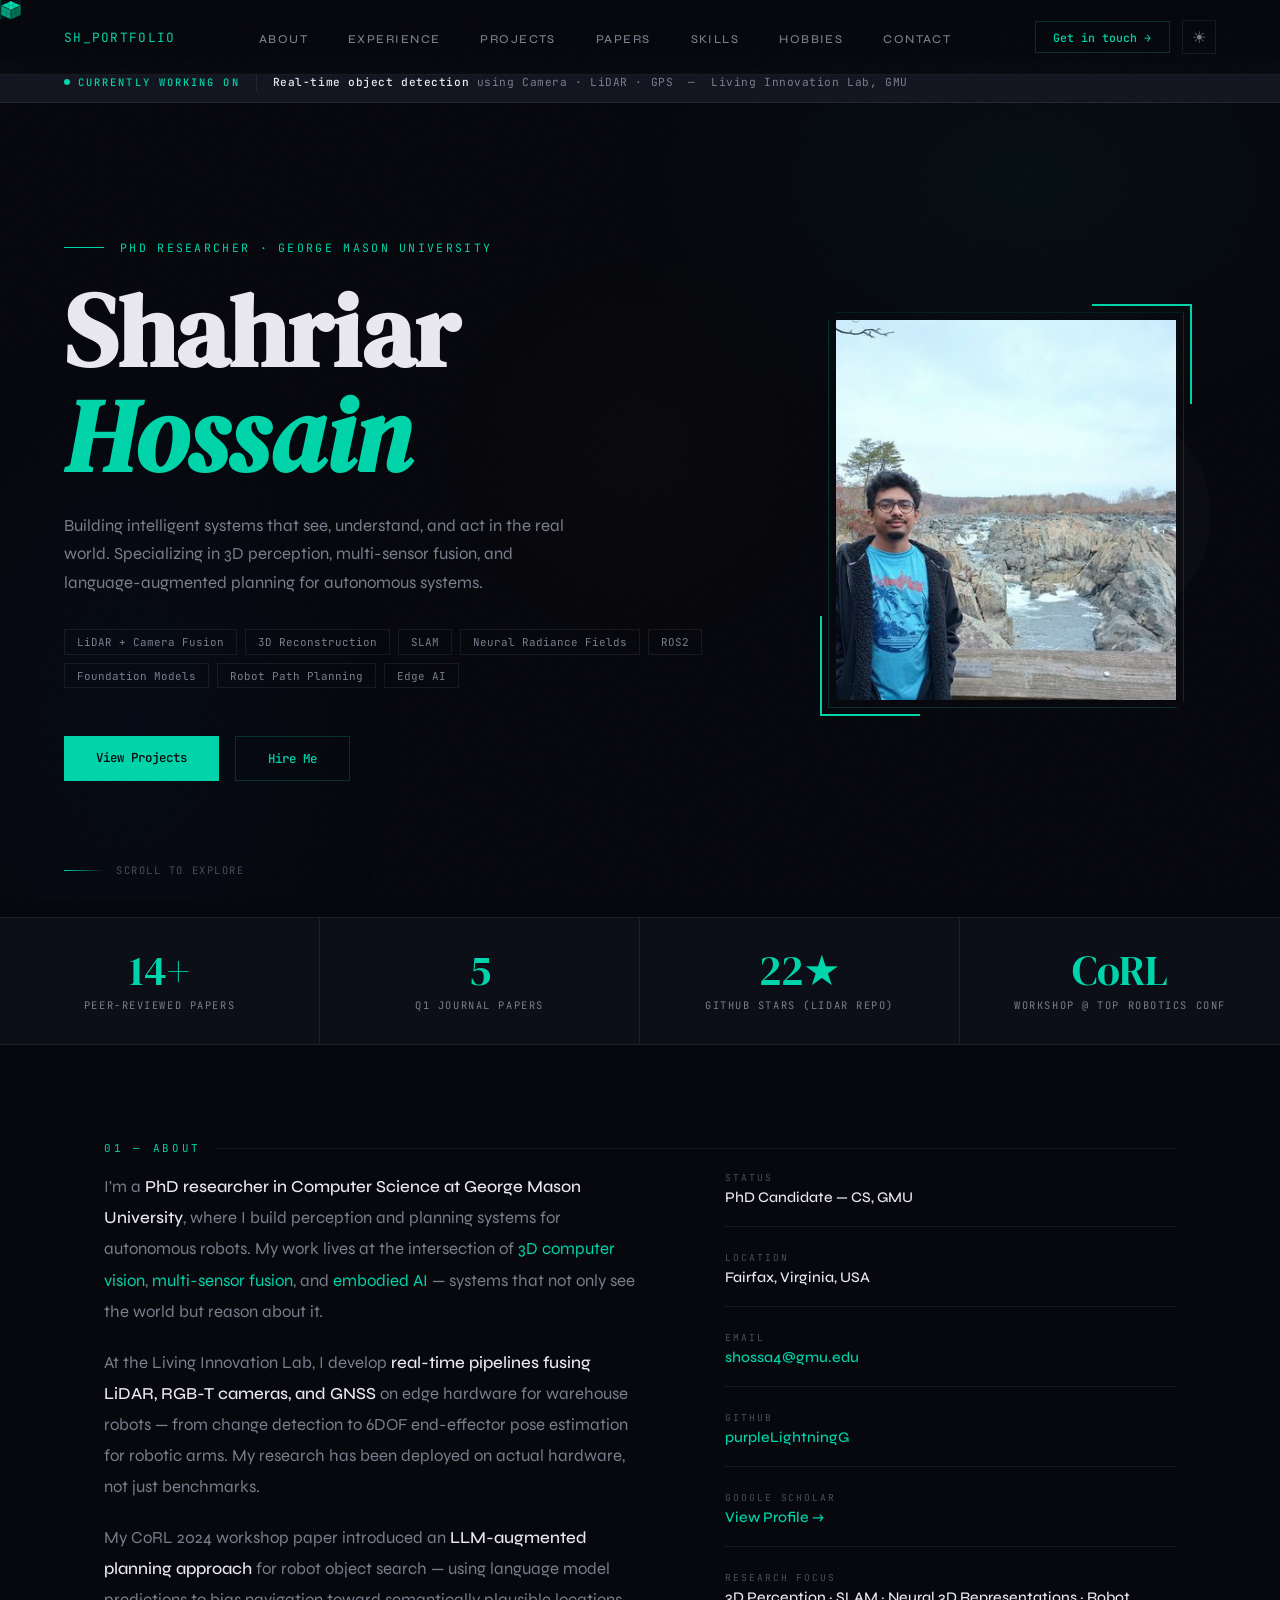
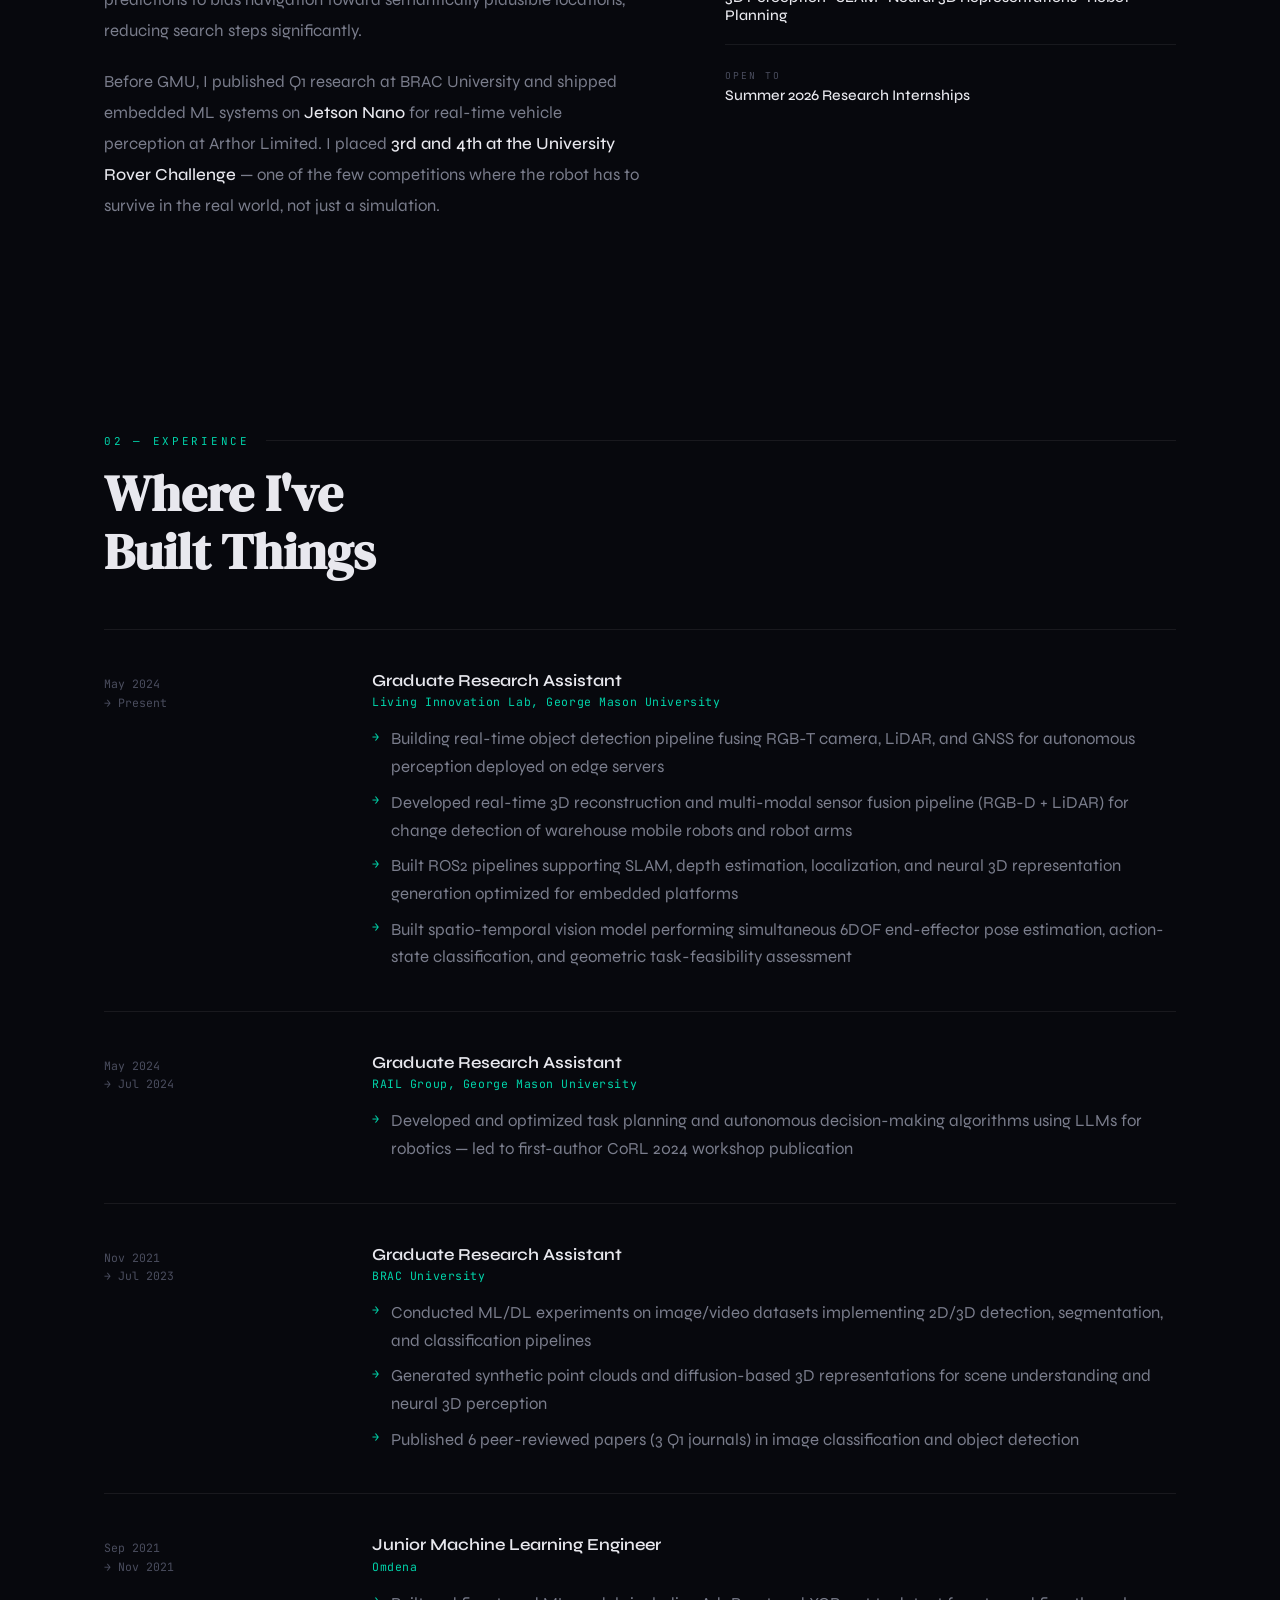
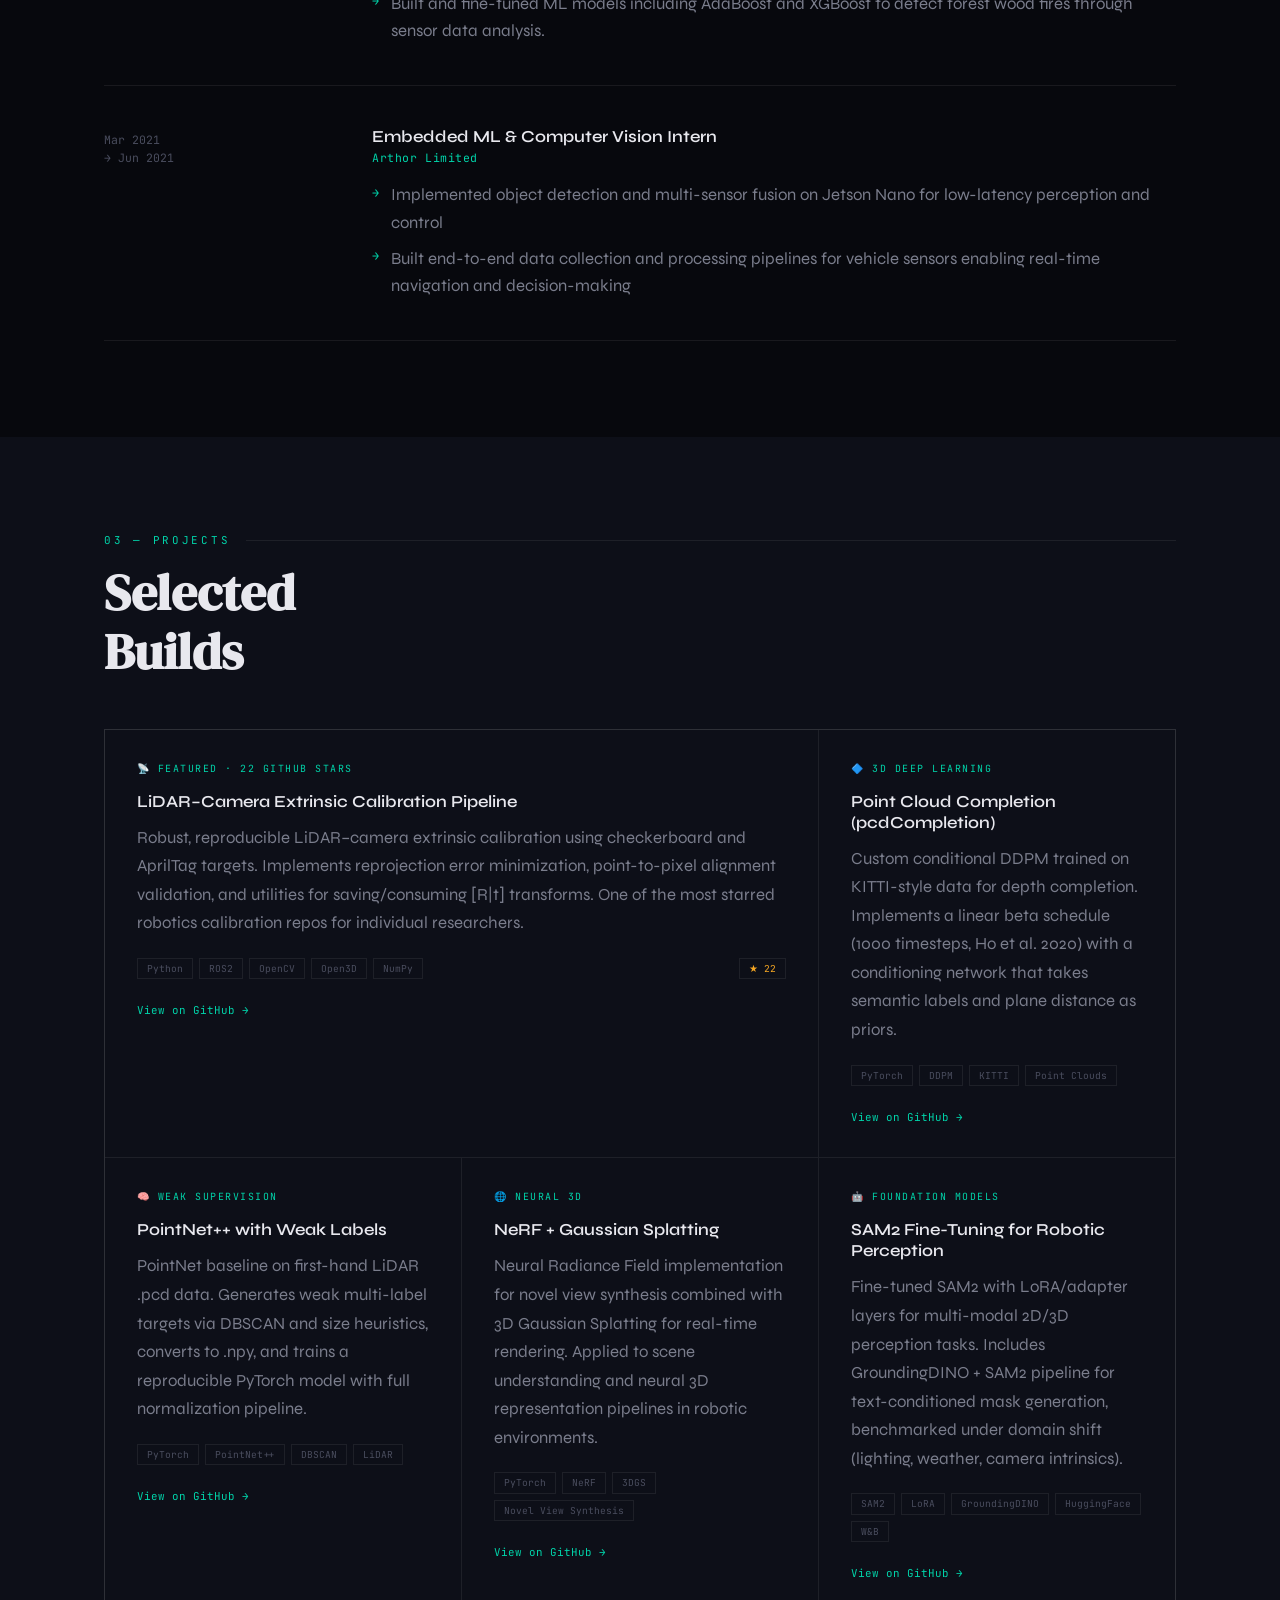
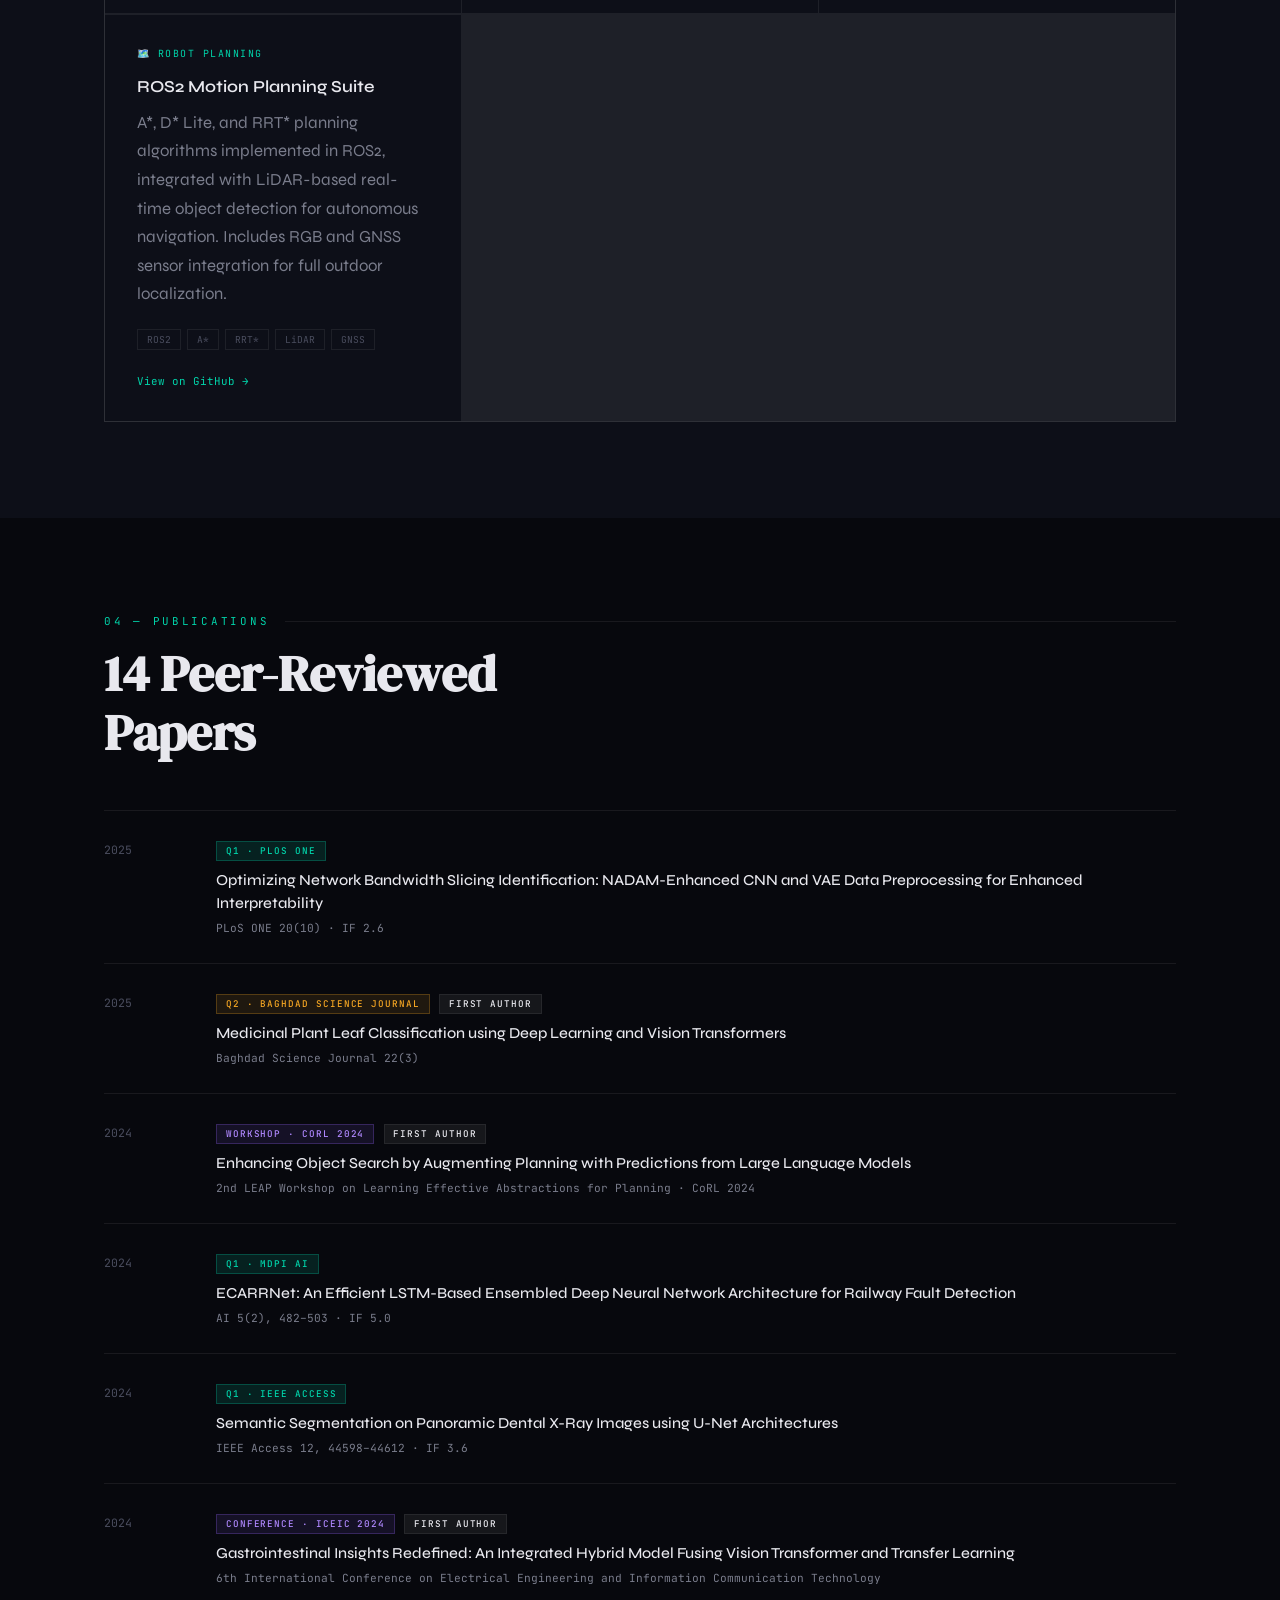
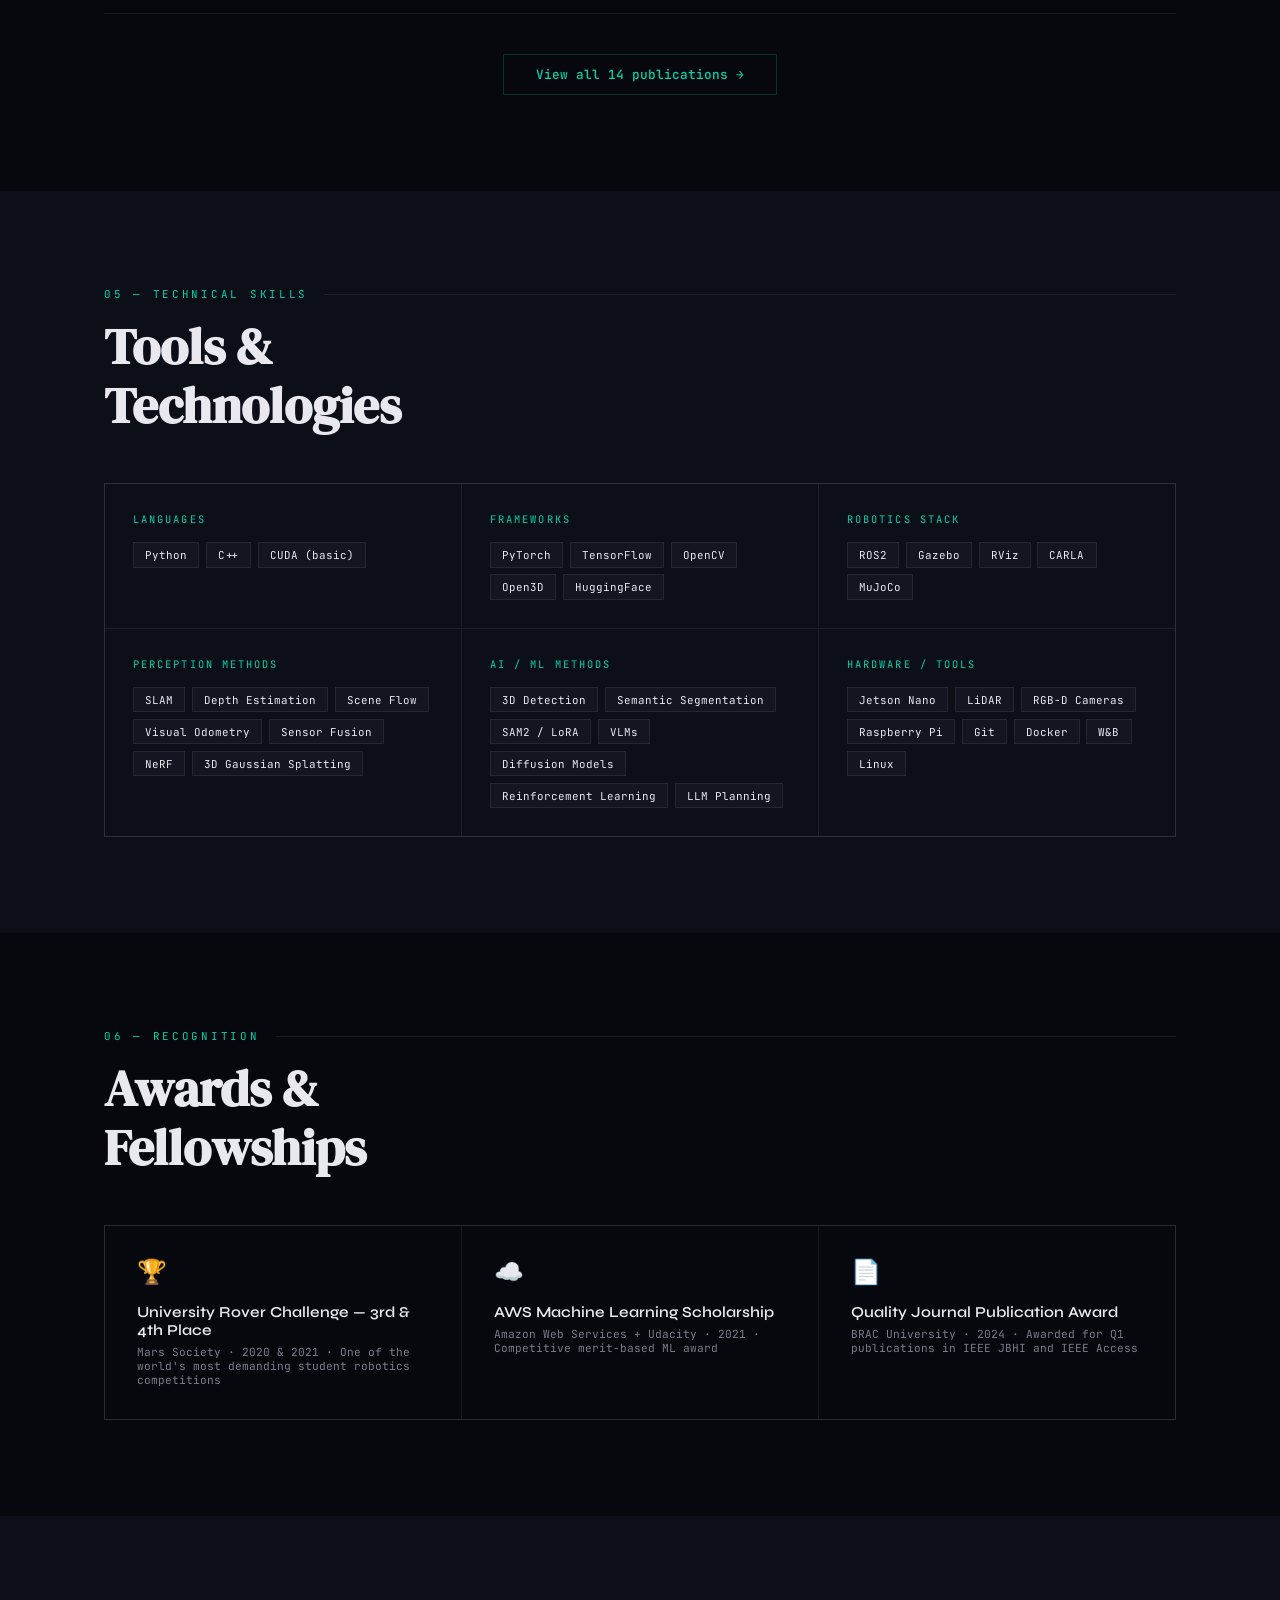
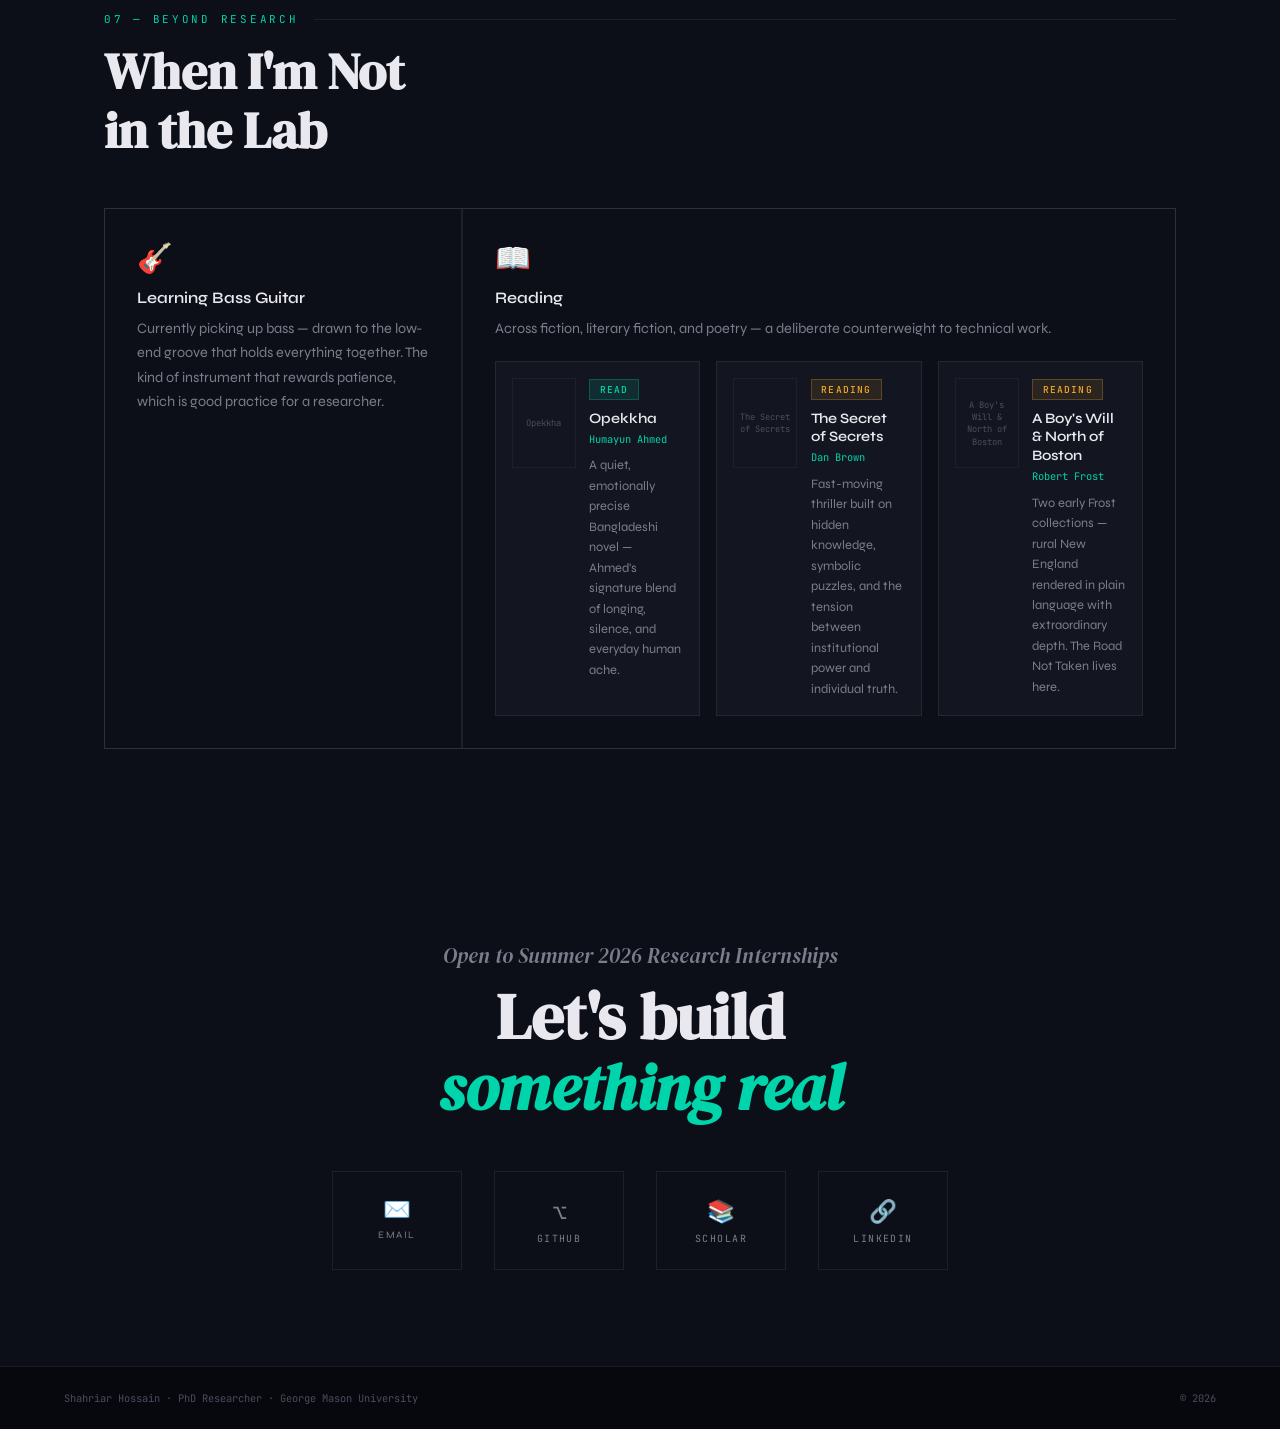
==== index.html @ 2d069065 "Add files via upload" ====
<!DOCTYPE html>
<html lang="en">
<head>
<meta charset="UTF-8">
<meta name="viewport" content="width=device-width, initial-scale=1.0">
<title>Shahriar Hossain — Robotics & 3D Perception Researcher</title>
<link rel="preconnect" href="https://fonts.googleapis.com">
<link rel="preconnect" href="https://fonts.gstatic.com" crossorigin>
<link href="https://fonts.googleapis.com/css2?family=Syne:wght@400;500;600;700;800&family=DM+Serif+Display:ital@0;1&family=JetBrains+Mono:wght@300;400;500&display=swap" rel="stylesheet">
<style>
/* ── Variables ── */
:root {
  --bg:        #07080D;
  --bg2:       #0D0F18;
  --bg3:       #131620;
  --border:    rgba(255,255,255,0.07);
  --border2:   rgba(0,212,170,0.2);
  --teal:      #00D4AA;
  --teal2:     #00FFD0;
  --amber:     #F5A623;
  --text:      #E8E8EE;
  --muted:     #7A7D8C;
  --muted2:    #4A4D5E;
  --font-head: 'Syne', sans-serif;
  --font-disp: 'DM Serif Display', serif;
  --font-mono: 'JetBrains Mono', monospace;
}

/* ── Reset ── */
*, *::before, *::after { box-sizing: border-box; margin: 0; padding: 0; }
html { scroll-behavior: smooth; }
body {
  background: var(--bg);
  color: var(--text);
  font-family: var(--font-head);
  overflow-x: hidden;
  cursor: none;
}
/* Restore pointer events on all clickable elements */
a, button, [role="button"] { cursor: none; pointer-events: auto; }

/* ── Custom cursor ── */
.cursor {
  width: 22px; height: 20px;
  position: fixed; top: 0; left: 0;
  pointer-events: none; z-index: 9999;
  will-change: transform;
}
.cursor-ring {
  width: 44px; height: 40px;
  position: fixed; top: 0; left: 0;
  pointer-events: none; z-index: 9998;
  transition: transform 0.38s cubic-bezier(0.23,1,0.32,1);
  will-change: transform;
}

/* ── Light theme ── */
body.light {
  --bg:        #F0EDE6;
  --bg2:       #E8E4DC;
  --bg3:       #DDD9D0;
  --border:    rgba(0,0,0,0.09);
  --border2:   rgba(0,140,110,0.3);
  --teal:      #007A62;
  --teal2:     #009478;
  --amber:     #B87000;
  --text:      #1A1A18;
  --muted:     #4A4840;
  --muted2:    #8A8780;
}
body.light .nav-logo { color: var(--teal); }
body.light .hero-bg-num { color: rgba(0,0,0,0.04); }
body.light .mesh {
  background:
    radial-gradient(ellipse 600px 400px at 80% 20%, rgba(0,140,110,0.06) 0%, transparent 70%),
    radial-gradient(ellipse 400px 600px at 10% 80%, rgba(80,60,200,0.04) 0%, transparent 70%),
    radial-gradient(ellipse 300px 300px at 50% 50%, rgba(180,120,0,0.03) 0%, transparent 70%);
}
body.light .stats-bar  { background: var(--bg3); }
body.light .pub-badge.q1   { background: rgba(0,122,98,0.1); color: var(--teal); border-color: rgba(0,122,98,0.25); }
body.light .pub-badge.conf { background: rgba(100,60,200,0.08); color: #6040CC; border-color: rgba(100,60,200,0.2); }
body.light .pub-badge.first{ background: rgba(0,0,0,0.05); color: var(--text); border-color: var(--border); }
body.light .tag { color: var(--muted); border-color: var(--border); }
body.light .tag:hover { border-color: var(--teal); color: var(--teal); }
body.light .skill-pill { background: var(--bg); color: var(--text); border-color: var(--border); }
body.light .skill-pill:hover { border-color: var(--teal); color: var(--teal); }
body.light .proj-chip { color: var(--muted); border-color: var(--border); }
body.light .book { background: var(--bg); }
body.light .toast { background: var(--teal); color: white; }
/* light mode cursor inherits SVG teal variable */
body.light .scroll-line { background: linear-gradient(to right, var(--teal), transparent); }
body.light .btn-primary { background: var(--teal); color: white; }
body.light .btn-primary:hover { background: var(--teal2); }
body.light .btn-outline { color: var(--teal); border-color: rgba(0,122,98,0.3); }
body.light .nav-cta { color: var(--teal); border-color: rgba(0,122,98,0.3); }
body.light .nav-cta:hover { background: var(--teal); color: white; }
body.light .working-dot { background: var(--teal); }
body.light .working-strip { background: var(--bg3); border-color: var(--border); }

/* ── Theme toggle ── */
.theme-toggle {
  background: transparent;
  border: 1px solid var(--border);
  color: var(--muted);
  font-size: 1rem;
  width: 34px; height: 34px;
  display: flex; align-items: center; justify-content: center;
  cursor: none;
  transition: border-color 0.2s, color 0.2s;
  flex-shrink: 0;
}
.theme-toggle:hover { border-color: var(--teal); color: var(--teal); }

/* ── Currently Working On strip ── */
.working-strip {
  position: relative; z-index: 1;
  background: var(--bg3);
  border-bottom: 1px solid var(--border);
  padding: 0.7rem 4rem;
  display: flex; align-items: center; gap: 1rem;
  overflow: hidden;
  margin-top: 62px; /* push below fixed nav */
}
.working-label {
  font-family: var(--font-mono); font-size: 0.65rem;
  font-weight: 500; color: var(--teal);
  letter-spacing: 0.2em; text-transform: uppercase;
  white-space: nowrap; flex-shrink: 0;
  display: flex; align-items: center; gap: 0.5rem;
}
.working-dot {
  width: 6px; height: 6px; border-radius: 50%;
  background: var(--teal);
  animation: pulse 2s infinite;
}
@keyframes pulse {
  0%, 100% { opacity: 1; transform: scale(1); }
  50%       { opacity: 0.4; transform: scale(0.7); }
}
.working-divider {
  width: 1px; height: 18px;
  background: var(--border); flex-shrink: 0;
}
.working-text {
  font-family: var(--font-mono); font-size: 0.7rem;
  color: var(--muted); letter-spacing: 0.05em;
  white-space: nowrap;
}
.working-text em { color: var(--text); font-style: normal; font-weight: 500; }
@media (max-width: 900px) {
  .working-strip { padding: 0.7rem 1.5rem; }
  .working-text  { font-size: 0.62rem; }
}

/* ── Noise overlay ── */
body::before {
  content: '';
  position: fixed; inset: 0;
  background-image: url("data:image/svg+xml,%3Csvg viewBox='0 0 256 256' xmlns='http://www.w3.org/2000/svg'%3E%3Cfilter id='noise'%3E%3CfeTurbulence type='fractalNoise' baseFrequency='0.9' numOctaves='4' stitchTiles='stitch'/%3E%3C/filter%3E%3Crect width='100%25' height='100%25' filter='url(%23noise)' opacity='0.03'/%3E%3C/svg%3E");
  pointer-events: none;
  z-index: 9000;
  opacity: 0.4;
}

/* ── Gradient mesh bg ── */
.mesh {
  position: fixed; inset: 0; pointer-events: none; z-index: 0;
  background:
    radial-gradient(ellipse 600px 400px at 80% 20%, rgba(0,212,170,0.04) 0%, transparent 70%),
    radial-gradient(ellipse 400px 600px at 10% 80%, rgba(0,100,255,0.04) 0%, transparent 70%),
    radial-gradient(ellipse 300px 300px at 50% 50%, rgba(245,166,35,0.02) 0%, transparent 70%);
}

/* ── Nav ── */
nav {
  position: fixed; top: 0; left: 0; right: 0; z-index: 1000;
  padding: 1.25rem 4rem;
  display: flex; align-items: center; justify-content: space-between;
  backdrop-filter: blur(20px);
  background: rgba(7,8,13,0.7);
  border-bottom: 1px solid var(--border);
}
.nav-logo {
  font-family: var(--font-mono);
  font-size: 0.8rem;
  color: var(--teal);
  letter-spacing: 0.1em;
  text-decoration: none;
}
.nav-links { display: flex; gap: 2.5rem; list-style: none; }
.nav-links a {
  font-size: 0.75rem; font-weight: 500;
  color: var(--muted); text-decoration: none;
  letter-spacing: 0.12em; text-transform: uppercase;
  transition: color 0.2s;
}
.nav-links a:hover { color: var(--teal); }
.nav-cta {
  font-family: var(--font-mono);
  font-size: 0.72rem; font-weight: 500;
  color: var(--teal); text-decoration: none;
  border: 1px solid var(--border2);
  padding: 0.45rem 1.1rem;
  transition: background 0.2s, color 0.2s;
}
.nav-cta:hover { background: var(--teal); color: var(--bg); }

/* ── Hero ── */
#hero {
  min-height: calc(100vh - 86px);
  display: grid;
  grid-template-columns: 1fr 420px;
  align-items: center;
  gap: 4rem;
  padding: 0 4rem;
  position: relative;
  overflow: hidden;
}
.hero-left { display: flex; flex-direction: column; justify-content: center; }
.hero-photo-wrap {
  position: relative;
  display: flex; align-items: center; justify-content: center;
}
.hero-photo-frame {
  position: relative; width: 340px; height: 380px; flex-shrink: 0;
}
.hero-photo-frame::before {
  content: '';
  position: absolute; inset: -8px;
  border: 1px solid var(--border2);
  z-index: 0;
  clip-path: polygon(8px 0%, 100% 0%, 100% calc(100% - 8px), calc(100% - 8px) 100%, 0% 100%, 0% 8px);
}
.hero-photo-frame::after {
  content: '';
  position: absolute; bottom: -16px; left: -16px;
  width: 100px; height: 100px;
  border-bottom: 2px solid var(--teal);
  border-left: 2px solid var(--teal);
  z-index: 3;
}
.hero-photo {
  width: 100%; height: 100%;
  object-fit: cover;
  object-position: center 40%;
  position: relative; z-index: 1;
  filter: grayscale(10%);
  transition: filter 0.4s;
}
.hero-photo-frame:hover .hero-photo { filter: grayscale(0%); }
.hero-photo-tl {
  position: absolute; top: -16px; right: -16px;
  width: 100px; height: 100px;
  border-top: 2px solid var(--teal);
  border-right: 2px solid var(--teal);
  z-index: 3; pointer-events: none;
}
.hero-eyebrow {
  font-family: var(--font-mono);
  font-size: 0.72rem; font-weight: 400;
  color: var(--teal);
  letter-spacing: 0.2em; text-transform: uppercase;
  margin-bottom: 1.5rem;
  display: flex; align-items: center; gap: 1rem;
  opacity: 0; animation: fadeUp 0.8s 0.3s forwards;
}
.hero-eyebrow::before {
  content: '';
  display: block; width: 40px; height: 1px;
  background: var(--teal);
}
.hero-name {
  font-family: var(--font-disp);
  font-size: clamp(3.5rem, 8vw, 7rem);
  line-height: 1.02;
  color: var(--text);
  opacity: 0; animation: fadeUp 0.8s 0.5s forwards;
}
.hero-name em { color: var(--teal); font-style: italic; }
.hero-sub {
  margin-top: 1.5rem;
  font-size: 1.05rem; font-weight: 400;
  color: var(--muted);
  max-width: 520px; line-height: 1.7;
  opacity: 0; animation: fadeUp 0.8s 0.7s forwards;
}
.hero-tags {
  margin-top: 2rem;
  display: flex; flex-wrap: wrap; gap: 0.5rem;
  opacity: 0; animation: fadeUp 0.8s 0.9s forwards;
}
.tag {
  font-family: var(--font-mono);
  font-size: 0.68rem; font-weight: 400;
  color: var(--muted); border: 1px solid var(--border);
  padding: 0.3rem 0.75rem;
  transition: border-color 0.2s, color 0.2s;
}
.tag:hover { border-color: var(--teal); color: var(--teal); }
.hero-ctas {
  margin-top: 3rem;
  display: flex; gap: 1rem; flex-wrap: wrap;
  opacity: 0; animation: fadeUp 0.8s 1.1s forwards;
}
.btn-primary {
  font-family: var(--font-mono); font-size: 0.78rem; font-weight: 500;
  color: var(--bg); background: var(--teal);
  padding: 0.8rem 2rem; text-decoration: none;
  transition: background 0.2s, transform 0.15s;
  display: inline-block;
}
.btn-primary:hover { background: var(--teal2); transform: translateY(-1px); }
.btn-outline {
  font-family: var(--font-mono); font-size: 0.78rem; font-weight: 500;
  color: var(--teal); border: 1px solid var(--border2);
  padding: 0.8rem 2rem; text-decoration: none;
  transition: background 0.2s, transform 0.15s;
  display: inline-block;
}
.btn-outline:hover { background: rgba(0,212,170,0.08); transform: translateY(-1px); }

/* big background number */
.hero-bg-num {
  position: absolute; right: 4rem; top: 50%;
  transform: translateY(-50%);
  font-family: var(--font-disp);
  font-size: clamp(200px, 25vw, 380px);
  color: rgba(255,255,255,0.02);
  line-height: 1; pointer-events: none;
  user-select: none;
}

/* scroll indicator */
.scroll-hint {
  position: absolute; bottom: 2.5rem; left: 4rem;
  display: flex; align-items: center; gap: 0.75rem;
  font-family: var(--font-mono); font-size: 0.65rem;
  color: var(--muted2); letter-spacing: 0.15em;
  animation: fadeUp 0.8s 1.4s forwards; opacity: 0;
}
.scroll-line {
  width: 40px; height: 1px;
  background: linear-gradient(to right, var(--teal), transparent);
  animation: scrollLine 2s 2s infinite;
}
@keyframes scrollLine {
  0%,100% { transform: scaleX(1); opacity: 1; }
  50% { transform: scaleX(0.4); opacity: 0.4; }
}

.stat-link {
  text-decoration: none;
  display: flex; flex-direction: column; align-items: center;
  width: 100%;
}
.stat-link .stat-num { transition: color 0.2s; }
.stat-link .stat-label { transition: color 0.2s; }
.stat-link:hover .stat-num { color: var(--teal2); }
.stat-link:hover .stat-label { color: var(--teal); }

/* ── Stats bar ── */
.stats-bar {
  position: relative; z-index: 1;
  display: grid; grid-template-columns: repeat(4,1fr);
  border-top: 1px solid var(--border);
  border-bottom: 1px solid var(--border);
  background: var(--bg2);
}
.stat {
  padding: 2rem; text-align: center;
  border-right: 1px solid var(--border);
  transition: background 0.2s;
}
.stat:last-child { border-right: none; }
.stat:hover { background: var(--bg3); }
.stat-num {
  font-family: var(--font-disp);
  font-size: 2.6rem; color: var(--teal);
  line-height: 1;
}
.stat-label {
  font-family: var(--font-mono);
  font-size: 0.65rem; color: var(--muted);
  letter-spacing: 0.15em; text-transform: uppercase;
  margin-top: 0.4rem;
}

/* ── Sections ── */
section { position: relative; z-index: 1; }
.sec-wrap { max-width: 1200px; margin: 0 auto; padding: 6rem 4rem; }
.sec-label {
  font-family: var(--font-mono);
  font-size: 0.68rem; font-weight: 400;
  color: var(--teal); letter-spacing: 0.25em;
  text-transform: uppercase;
  display: flex; align-items: center; gap: 1rem;
  margin-bottom: 1rem;
}
.sec-label::after {
  content: ''; flex: 1; height: 1px;
  background: var(--border);
}
.sec-title {
  font-family: var(--font-disp);
  font-size: clamp(2rem, 4vw, 3.2rem);
  color: var(--text); line-height: 1.15;
  margin-bottom: 3rem;
}


.about-grid {
  display: grid; grid-template-columns: 1.2fr 1fr; gap: 5rem;
  align-items: start;
}
.about-text p {
  font-size: 1.05rem; color: var(--muted); line-height: 1.85;
  margin-bottom: 1.25rem;
}
.about-text p strong { color: var(--text); font-weight: 500; }
.about-text p em { color: var(--teal); font-style: normal; }
.about-sidebar { display: flex; flex-direction: column; gap: 1.5rem; }
.info-row {
  display: flex; flex-direction: column; gap: 0.25rem;
  padding-bottom: 1.25rem;
  border-bottom: 1px solid var(--border);
}
.info-row:last-child { border-bottom: none; }
.info-label {
  font-family: var(--font-mono); font-size: 0.6rem;
  color: var(--muted2); letter-spacing: 0.2em; text-transform: uppercase;
}
.info-val { font-size: 0.92rem; color: var(--text); font-weight: 500; }
.info-val a { color: var(--teal); text-decoration: none; }
.info-val a:hover { text-decoration: underline; }

/* ── Experience ── */
#experience { background: var(--bg); }
.exp-list { display: flex; flex-direction: column; gap: 0; }
.exp-item {
  display: grid; grid-template-columns: 220px 1fr;
  gap: 0 3rem;
  padding: 2.5rem 0;
  border-bottom: 1px solid var(--border);
  transition: background 0.2s;
  position: relative;
}
.exp-item:first-child { border-top: 1px solid var(--border); }
.exp-item::before {
  content: '';
  position: absolute; left: -4rem; top: 0; bottom: 0; width: 2px;
  background: transparent;
  transition: background 0.3s;
}
.exp-item:hover::before { background: var(--teal); }
.exp-item:hover { background: rgba(0,212,170,0.02); padding-left: 0.5rem; }
.exp-date {
  font-family: var(--font-mono); font-size: 0.72rem;
  color: var(--muted2); padding-top: 0.3rem; line-height: 1.6;
}
.exp-role { font-size: 1.05rem; font-weight: 600; color: var(--text); margin-bottom: 0.2rem; }
.exp-org {
  font-family: var(--font-mono); font-size: 0.72rem;
  color: var(--teal); margin-bottom: 1rem;
  letter-spacing: 0.05em;
}
.exp-bullets { list-style: none; display: flex; flex-direction: column; gap: 0.5rem; }
.exp-bullets li {
  font-size: 1.05rem; color: var(--muted); line-height: 1.65;
  display: flex; gap: 0.75rem; align-items: flex-start;
}
.exp-bullets li::before {
  content: '→'; color: var(--teal); flex-shrink: 0;
  font-family: var(--font-mono); font-size: 0.75rem; margin-top: 0.15rem;
}

/* ── Projects ── */
#projects { background: var(--bg2); }
.projects-grid {
  display: grid; grid-template-columns: repeat(auto-fill, minmax(340px,1fr));
  gap: 1.5px;
  background: var(--border);
  border: 1px solid var(--border);
}
.proj-card {
  background: var(--bg2);
  padding: 2rem;
  transition: background 0.2s;
  position: relative; overflow: hidden;
}
.proj-card::after {
  content: '';
  position: absolute; bottom: 0; left: 0; right: 0; height: 2px;
  background: linear-gradient(to right, var(--teal), transparent);
  transform: scaleX(0); transform-origin: left;
  transition: transform 0.3s;
}
.proj-card:hover { background: var(--bg3); }
.proj-card:hover::after { transform: scaleX(1); }
.proj-card.featured { grid-column: span 2; }
.proj-tag {
  font-family: var(--font-mono); font-size: 0.62rem;
  color: var(--teal); letter-spacing: 0.15em; text-transform: uppercase;
  margin-bottom: 1rem;
}
.proj-title { font-size: 1.05rem; font-weight: 600; color: var(--text); margin-bottom: 0.75rem; }
.proj-desc { font-size: 1.05rem; color: var(--muted); line-height: 1.7; margin-bottom: 1.25rem; }
.proj-meta { display: flex; flex-wrap: wrap; gap: 0.4rem; margin-bottom: 1.25rem; }
.proj-chip {
  font-family: var(--font-mono); font-size: 0.6rem;
  color: var(--muted2); border: 1px solid var(--border);
  padding: 0.2rem 0.55rem;
}
.proj-link {
  font-family: var(--font-mono); font-size: 0.68rem;
  color: var(--teal); text-decoration: none;
  display: inline-flex; align-items: center; gap: 0.4rem;
  transition: gap 0.2s;
}
.proj-link:hover { gap: 0.7rem; }
.proj-stars {
  font-family: var(--font-mono); font-size: 0.68rem;
  color: var(--amber); margin-left: auto;
}

/* ── Publications ── */
#publications { background: var(--bg); }
.pub-list { display: flex; flex-direction: column; gap: 0; }
.pub-item {
  display: grid; grid-template-columns: 80px 1fr;
  gap: 0 2rem;
  padding: 1.75rem 0;
  border-bottom: 1px solid var(--border);
  align-items: start;
}
.pub-item:first-child { border-top: 1px solid var(--border); }
.pub-year {
  font-family: var(--font-mono); font-size: 0.72rem;
  color: var(--muted2); padding-top: 0.2rem;
}
.pub-content {}
.pub-badge {
  display: inline-block;
  font-family: var(--font-mono); font-size: 0.58rem; font-weight: 500;
  padding: 0.18rem 0.55rem; margin-bottom: 0.5rem;
  letter-spacing: 0.1em; text-transform: uppercase;
}
.pub-badge.q1 { background: rgba(0,212,170,0.12); color: var(--teal); border: 1px solid rgba(0,212,170,0.25); }
.pub-badge.q2 { background: rgba(245,166,35,0.1); color: var(--amber); border: 1px solid rgba(245,166,35,0.25); }
.pub-badge.conf { background: rgba(150,100,255,0.1); color: #B088FF; border: 1px solid rgba(150,100,255,0.25); }
.pub-badge.first { background: rgba(255,255,255,0.06); color: var(--text); border: 1px solid var(--border); }
.pub-title {
  font-size: 0.95rem; font-weight: 500; color: var(--text);
  line-height: 1.5; margin-bottom: 0.4rem;
}
.pub-venue { font-family: var(--font-mono); font-size: 0.7rem; color: var(--muted); }

/* ── Skills ── */
#skills { background: var(--bg2); }
.skills-grid {
  display: grid; grid-template-columns: repeat(auto-fill, minmax(280px, 1fr));
  gap: 1px; background: var(--border);
  border: 1px solid var(--border);
}
.skill-group {
  background: var(--bg2); padding: 1.75rem;
  transition: background 0.2s;
}
.skill-group:hover { background: var(--bg3); }
.skill-group-title {
  font-family: var(--font-mono); font-size: 0.65rem;
  color: var(--teal); letter-spacing: 0.2em; text-transform: uppercase;
  margin-bottom: 1rem;
}
.skill-items { display: flex; flex-wrap: wrap; gap: 0.4rem; }
.skill-pill {
  font-family: var(--font-mono); font-size: 0.68rem;
  color: var(--text); background: var(--bg3);
  border: 1px solid var(--border);
  padding: 0.3rem 0.7rem;
  transition: border-color 0.2s, color 0.2s;
}
.skill-pill:hover { border-color: var(--teal); color: var(--teal); }

/* ── Book cover image ── */
.book-cover-wrap {
  width: 64px; height: 90px;
  flex-shrink: 0;
  overflow: hidden;
  border: 1px solid var(--border);
  background: var(--bg2);
}
.book-cover-img {
  width: 100%; height: 100%;
  object-fit: cover;
  display: block;
}
.book-cover-fallback {
  width: 100%; height: 100%;
  display: flex; align-items: center; justify-content: center;
  font-family: var(--font-mono); font-size: 0.55rem;
  color: var(--muted2); text-align: center;
  padding: 4px; line-height: 1.4;
  background: var(--bg3);
}
.book-inner {
  display: flex; gap: 0.85rem; align-items: flex-start;
}
.book-text { flex: 1; min-width: 0; }

/* ── Hobbies ── */
#hobbies { background: var(--bg2); }
.hobbies-grid {
  display: grid;
  grid-template-columns: 1fr 2fr;
  gap: 1.5px;
  background: var(--border);
  border: 1px solid var(--border);
}
.hobby-card {
  background: var(--bg2);
  padding: 2rem;
  transition: background 0.2s;
}
.hobby-card:hover { background: var(--bg3); }
.hobby-card--wide { background: var(--bg2); }
.hobby-icon { font-size: 1.8rem; margin-bottom: 0.75rem; }
.hobby-title {
  font-size: 1rem; font-weight: 600;
  color: var(--text); margin-bottom: 0.6rem;
}
.hobby-body {
  font-size: 0.9rem; color: var(--muted); line-height: 1.7;
}
.book-shelf {
  display: grid;
  grid-template-columns: repeat(3, 1fr);
  gap: 1rem;
  margin-top: 1.25rem;
}
.book {
  background: var(--bg3);
  border: 1px solid var(--border);
  padding: 1rem;
  transition: border-color 0.2s;
}
.book:hover { border-color: var(--teal); }
.book-status {
  font-family: var(--font-mono);
  font-size: 0.6rem; font-weight: 500;
  letter-spacing: 0.12em; text-transform: uppercase;
  padding: 0.18rem 0.6rem;
  display: inline-block; margin-bottom: 0.6rem;
}
.book-status--done  { background: rgba(0,212,170,0.12); color: var(--teal); border: 1px solid rgba(0,212,170,0.25); }
.book-status--reading { background: rgba(245,166,35,0.1); color: var(--amber); border: 1px solid rgba(245,166,35,0.25); }
.book-title {
  font-size: 0.9rem; font-weight: 600;
  color: var(--text); margin-bottom: 0.2rem; line-height: 1.3;
}
.book-author {
  font-family: var(--font-mono); font-size: 0.65rem;
  color: var(--teal); margin-bottom: 0.6rem;
}
.book-desc {
  font-size: 0.8rem; color: var(--muted); line-height: 1.6;
}
@media (max-width: 900px) {
  .hobbies-grid { grid-template-columns: 1fr; }
  .book-shelf { grid-template-columns: 1fr; }
}

/* ── Awards ── */
#awards { background: var(--bg); }
.awards-list { display: grid; grid-template-columns: repeat(3,1fr); gap: 1.5px; background: var(--border); border: 1px solid var(--border); }
.award-card {
  background: var(--bg); padding: 2rem;
  transition: background 0.2s;
}
.award-card:hover { background: var(--bg3); }
.award-icon { font-size: 1.5rem; margin-bottom: 1rem; }
.award-title { font-size: 0.95rem; font-weight: 600; color: var(--text); margin-bottom: 0.4rem; }
.award-org { font-family: var(--font-mono); font-size: 0.7rem; color: var(--muted); }

/* ── Contact ── */
#contact {
  background: var(--bg2);
  text-align: center;
}
/* Reset button to match anchor contact-link style */
button.contact-link {
  background: transparent;
  border: 1px solid var(--border);
  font-family: var(--font-head);
  color: var(--muted);
  overflow: visible;
}
#contact .sec-wrap {
  display: flex; flex-direction: column; align-items: center;
}
.contact-super {
  font-family: var(--font-disp); font-style: italic;
  font-size: clamp(1rem, 2vw, 1.3rem);
  color: var(--muted); margin-bottom: 0.75rem;
}
.contact-title {
  font-family: var(--font-disp);
  font-size: clamp(2.5rem, 5vw, 4rem);
  color: var(--text); line-height: 1.1; margin-bottom: 2rem;
}
.contact-title em { color: var(--teal); font-style: italic; }
.contact-links {
  display: flex; gap: 2rem; flex-wrap: wrap;
  justify-content: center; margin-top: 1rem;
}
.contact-link {
  font-family: var(--font-mono); font-size: 0.75rem;
  color: var(--muted); text-decoration: none;
  display: flex; flex-direction: column; align-items: center; gap: 0.4rem;
  padding: 1.5rem 2rem;
  border: 1px solid var(--border);
  transition: border-color 0.2s, color 0.2s, background 0.2s;
  min-width: 130px;
}
.contact-link:hover {
  border-color: var(--teal); color: var(--teal);
  background: rgba(0,212,170,0.05);
}
.contact-link-icon { font-size: 1.4rem; }
.contact-link-label { letter-spacing: 0.15em; text-transform: uppercase; font-size: 0.62rem; }

/* ── Click hint tooltip on email ── */
.click-hint {
  position: absolute;
  bottom: calc(100% + 12px);
  left: 50%; transform: translateX(-50%);
  background: var(--teal);
  color: var(--bg);
  font-family: var(--font-mono);
  font-size: 0.65rem; font-weight: 600;
  letter-spacing: 0.12em; text-transform: uppercase;
  padding: 0.35rem 0.9rem;
  white-space: nowrap;
  pointer-events: none;
  opacity: 0;
  z-index: 9999;
  transition: opacity 0.25s ease;
}
.click-hint::after {
  content: '';
  position: absolute; top: 100%; left: 50%;
  transform: translateX(-50%);
  border: 5px solid transparent;
  border-top-color: var(--teal);
}
.click-hint.visible { opacity: 1; }
#email-btn { position: relative; }

/* ── Toast notification ── */
.toast {
  position: fixed; bottom: 2rem; left: 50%;
  transform: translateX(-50%) translateY(20px);
  background: var(--teal); color: var(--bg);
  font-family: var(--font-mono); font-size: 0.72rem;
  font-weight: 500; letter-spacing: 0.1em;
  padding: 0.65rem 1.5rem;
  opacity: 0; pointer-events: none;
  transition: opacity 0.25s, transform 0.25s;
  z-index: 9999;
}
.toast.show {
  opacity: 1;
  transform: translateX(-50%) translateY(0);
}

/* ── Footer ── */
footer {
  background: var(--bg);
  border-top: 1px solid var(--border);
  padding: 1.5rem 4rem;
  display: flex; justify-content: space-between; align-items: center;
  position: relative; z-index: 1;
}
.footer-left { font-family: var(--font-mono); font-size: 0.65rem; color: var(--muted2); }
.footer-right { font-family: var(--font-mono); font-size: 0.65rem; color: var(--muted2); }

/* ── Animations ── */
@keyframes fadeUp {
  from { opacity: 0; transform: translateY(20px); }
  to   { opacity: 1; transform: translateY(0); }
}
.reveal {
  opacity: 0; transform: translateY(24px);
  transition: opacity 0.7s ease, transform 0.7s ease;
}
.reveal.visible { opacity: 1; transform: none; }

/* ── Responsive ── */
@media (max-width: 900px) {
  nav { padding: 1rem 1.5rem; }
  .nav-links { display: none; }
  #hero { padding: 6rem 1.5rem 2rem; grid-template-columns: 1fr; }
  .hero-photo-wrap { display: none; }
  .sec-wrap { padding: 4rem 1.5rem; }
  .stats-bar { grid-template-columns: repeat(2,1fr); }
  .about-grid { grid-template-columns: 1fr; gap: 3rem; }
  .exp-item { grid-template-columns: 1fr; gap: 0.5rem; }
  .proj-card.featured { grid-column: span 1; }
  .pub-item { grid-template-columns: 60px 1fr; gap: 0 1rem; }
  .awards-list { grid-template-columns: 1fr; }
  footer { flex-direction: column; gap: 0.5rem; text-align: center; }
  .hero-bg-num { display: none; }
}
</style>
</head>
<body>

<!-- Cursor -->
<div class="cursor" id="cursor"></div>
<div class="cursor-ring" id="cursorRing"></div>
<div class="mesh"></div>

<!-- Nav -->
<nav>
  <a href="#hero" class="nav-logo">SH_PORTFOLIO</a>
  <ul class="nav-links">
    <li><a href="#about">About</a></li>
    <li><a href="#experience">Experience</a></li>
    <li><a href="#projects">Projects</a></li>
    <li><a href="#publications">Papers</a></li>
    <li><a href="#skills">Skills</a></li>
    <li><a href="#hobbies">Hobbies</a></li>
    <li><a href="#contact">Contact</a></li>
  </ul>
  <div style="display:flex;align-items:center;gap:0.75rem;">
    <a href="#contact" class="nav-cta">Get in touch →</a>
    <button class="theme-toggle" id="themeToggle" title="Toggle theme">☀</button>
  </div>
</nav>

<!-- Currently Working On -->
<div class="working-strip">
  <div class="working-label">
    <span class="working-dot"></span>
    Currently Working On
  </div>
  <div class="working-divider"></div>
  <div class="working-text">
    <em>Real-time object detection</em> using Camera · LiDAR · GPS &nbsp;—&nbsp; Living Innovation Lab, GMU
  </div>
</div>

<!-- Hero -->
<section id="hero">
  <div class="hero-left">
  <div class="hero-bg-num">3D</div>
  <div class="hero-eyebrow">PhD Researcher · George Mason University</div>
  <h1 class="hero-name">Shahriar<br><em>Hossain</em></h1>
  <p class="hero-sub">Building intelligent systems that see, understand, and act in the real world. Specializing in 3D perception, multi-sensor fusion, and language-augmented planning for autonomous systems.</p>
  <div class="hero-tags">
    <span class="tag">LiDAR + Camera Fusion</span>
    <span class="tag">3D Reconstruction</span>
    <span class="tag">SLAM</span>
    <span class="tag">Neural Radiance Fields</span>
    <span class="tag">ROS2</span>
    <span class="tag">Foundation Models</span>
    <span class="tag">Robot Path Planning</span>
    <span class="tag">Edge AI</span>
  </div>
  <div class="hero-ctas">
    <a href="#projects" class="btn-primary">View Projects</a>
    <a href="#contact" class="btn-outline" onclick="showClickHint()">Hire Me</a>
  </div>
  <div class="scroll-hint">
    <span class="scroll-line"></span>
    SCROLL TO EXPLORE
  </div>
  </div><!-- end .hero-left -->
  <div class="hero-photo-wrap">
    <div class="hero-photo-frame">
      <div class="hero-photo-tl"></div>
      <img class="hero-photo" src="[data-uri]" alt="Shahriar Hossain at Great Falls, Virginia">
    </div>
  </div>
</section>

<!-- Stats Bar -->
<div class="stats-bar reveal">
  <div class="stat">
    <div class="stat-num">14+</div>
    <div class="stat-label">Peer-Reviewed Papers</div>
  </div>
  <div class="stat">
    <div class="stat-num">5</div>
    <div class="stat-label">Q1 Journal Papers</div>
  </div>
  <div class="stat">
    <a href="https://github.com/purpleLightningG/LiDAR-Camera-Calibration" target="_blank" class="stat-link">
      <div class="stat-num">22★</div>
      <div class="stat-label">GitHub Stars (LiDAR Repo)</div>
    </a>
  </div>
  <div class="stat">
    <a href="https://openreview.net/forum?id=qQPp4MZbpb" target="_blank" class="stat-link">
      <div class="stat-num">CoRL</div>
      <div class="stat-label">Workshop @ Top Robotics Conf</div>
    </a>
  </div>
</div>

<!-- About -->
<section id="about">
  <div class="sec-wrap">
    <div class="sec-label">01 — About</div>
    <div class="about-grid">
      <div class="about-text reveal">
        <p>I'm a <strong>PhD researcher in Computer Science at George Mason University</strong>, where I build perception and planning systems for autonomous robots. My work lives at the intersection of <em>3D computer vision</em>, <em>multi-sensor fusion</em>, and <em>embodied AI</em> — systems that not only see the world but reason about it.</p>
        <p>At the Living Innovation Lab, I develop <strong>real-time pipelines fusing LiDAR, RGB-T cameras, and GNSS</strong> on edge hardware for warehouse robots — from change detection to 6DOF end-effector pose estimation for robotic arms. My research has been deployed on actual hardware, not just benchmarks.</p>
        <p>My CoRL 2024 workshop paper introduced an <strong>LLM-augmented planning approach</strong> for robot object search — using language model predictions to bias navigation toward semantically plausible locations, reducing search steps significantly.</p>
        <p>Before GMU, I published Q1 research at BRAC University and shipped embedded ML systems on <strong>Jetson Nano</strong> for real-time vehicle perception at Arthor Limited. I placed <strong>3rd and 4th at the University Rover Challenge</strong> — one of the few competitions where the robot has to survive in the real world, not just a simulation.</p>
      </div>
      <div class="about-sidebar reveal">
        <div class="info-row">
          <span class="info-label">Status</span>
          <span class="info-val">PhD Candidate — CS, GMU</span>
        </div>
        <div class="info-row">
          <span class="info-label">Location</span>
          <span class="info-val">Fairfax, Virginia, USA</span>
        </div>
        <div class="info-row">
          <span class="info-label">Email</span>
          <span class="info-val"><a href="mailto:shossa4@gmu.edu">shossa4@gmu.edu</a></span>
        </div>
        <div class="info-row">
          <span class="info-label">GitHub</span>
          <span class="info-val"><a href="https://github.com/purpleLightningG" target="_blank">purpleLightningG</a></span>
        </div>
        <div class="info-row">
          <span class="info-label">Google Scholar</span>
          <span class="info-val"><a href="https://scholar.google.com/citations?user=UL1s_poAAAAJ" target="_blank">View Profile →</a></span>
        </div>
        <div class="info-row">
          <span class="info-label">Research Focus</span>
          <span class="info-val">3D Perception · SLAM · Neural 3D Representations · Robot Planning</span>
        </div>
        <div class="info-row">
          <span class="info-label">Open To</span>
          <span class="info-val">Summer 2026 Research Internships</span>
        </div>
      </div>
    </div>
  </div>
</section>

<!-- Experience -->
<section id="experience">
  <div class="sec-wrap">
    <div class="sec-label">02 — Experience</div>
    <h2 class="sec-title reveal">Where I've<br>Built Things</h2>
    <div class="exp-list">
      <div class="exp-item reveal">
        <div class="exp-date">May 2024<br>→ Present</div>
        <div>
          <div class="exp-role">Graduate Research Assistant</div>
          <div class="exp-org">Living Innovation Lab, George Mason University</div>
          <ul class="exp-bullets">
            <li>Building real-time object detection pipeline fusing RGB-T camera, LiDAR, and GNSS for autonomous perception deployed on edge servers</li>
            <li>Developed real-time 3D reconstruction and multi-modal sensor fusion pipeline (RGB-D + LiDAR) for change detection of warehouse mobile robots and robot arms</li>
            <li>Built ROS2 pipelines supporting SLAM, depth estimation, localization, and neural 3D representation generation optimized for embedded platforms</li>
            <li>Built spatio-temporal vision model performing simultaneous 6DOF end-effector pose estimation, action-state classification, and geometric task-feasibility assessment</li>
          </ul>
        </div>
      </div>
      <div class="exp-item reveal">
        <div class="exp-date">May 2024<br>→ Jul 2024</div>
        <div>
          <div class="exp-role">Graduate Research Assistant</div>
          <div class="exp-org">RAIL Group, George Mason University</div>
          <ul class="exp-bullets">
            <li>Developed and optimized task planning and autonomous decision-making algorithms using LLMs for robotics — led to first-author CoRL 2024 workshop publication</li>
          </ul>
        </div>
      </div>
      <div class="exp-item reveal">
        <div class="exp-date">Nov 2021<br>→ Jul 2023</div>
        <div>
          <div class="exp-role">Graduate Research Assistant</div>
          <div class="exp-org">BRAC University</div>
          <ul class="exp-bullets">
            <li>Conducted ML/DL experiments on image/video datasets implementing 2D/3D detection, segmentation, and classification pipelines</li>
            <li>Generated synthetic point clouds and diffusion-based 3D representations for scene understanding and neural 3D perception</li>
            <li>Published 6 peer-reviewed papers (3 Q1 journals) in image classification and object detection</li>
          </ul>
        </div>
      </div>
      <div class="exp-item reveal">
        <div class="exp-date">Sep 2021<br>→ Nov 2021</div>
        <div>
          <div class="exp-role">Junior Machine Learning Engineer</div>
          <div class="exp-org">Omdena</div>
          <ul class="exp-bullets">
            <li>Built and fine-tuned ML models including AdaBoost and XGBoost to detect forest wood fires through sensor data analysis.</li>
          </ul>
        </div>
      </div>

      <div class="exp-item reveal">
        <div class="exp-date">Mar 2021<br>→ Jun 2021</div>
        <div>
          <div class="exp-role">Embedded ML &amp; Computer Vision Intern</div>
          <div class="exp-org">Arthor Limited</div>
          <ul class="exp-bullets">
            <li>Implemented object detection and multi-sensor fusion on Jetson Nano for low-latency perception and control</li>
            <li>Built end-to-end data collection and processing pipelines for vehicle sensors enabling real-time navigation and decision-making</li>
          </ul>
        </div>
      </div>
    </div>
  </div>
</section>

<!-- Projects -->
<section id="projects">
  <div class="sec-wrap">
    <div class="sec-label">03 — Projects</div>
    <h2 class="sec-title reveal">Selected<br>Builds</h2>
    <div class="projects-grid">
      <div class="proj-card featured reveal">
        <div class="proj-tag">📡 Featured · 22 GitHub Stars</div>
        <div class="proj-title">LiDAR–Camera Extrinsic Calibration Pipeline</div>
        <div class="proj-desc">Robust, reproducible LiDAR–camera extrinsic calibration using checkerboard and AprilTag targets. Implements reprojection error minimization, point-to-pixel alignment validation, and utilities for saving/consuming [R|t] transforms. One of the most starred robotics calibration repos for individual researchers.</div>
        <div class="proj-meta">
          <span class="proj-chip">Python</span>
          <span class="proj-chip">ROS2</span>
          <span class="proj-chip">OpenCV</span>
          <span class="proj-chip">Open3D</span>
          <span class="proj-chip">NumPy</span>
          <span class="proj-chip" style="margin-left:auto;color:var(--amber);">★ 22</span>
        </div>
        <a href="https://github.com/purpleLightningG/LiDAR-Camera-Calibration" target="_blank" class="proj-link">View on GitHub →</a>
      </div>
      <div class="proj-card reveal">
        <div class="proj-tag">🔷 3D Deep Learning</div>
        <div class="proj-title">Point Cloud Completion (pcdCompletion)</div>
        <div class="proj-desc">Custom conditional DDPM trained on KITTI-style data for depth completion. Implements a linear beta schedule (1000 timesteps, Ho et al. 2020) with a conditioning network that takes semantic labels and plane distance as priors.</div>
        <div class="proj-meta">
          <span class="proj-chip">PyTorch</span>
          <span class="proj-chip">DDPM</span>
          <span class="proj-chip">KITTI</span>
          <span class="proj-chip">Point Clouds</span>
        </div>
        <a href="https://github.com/purpleLightningG/pcdCompletion" target="_blank" class="proj-link">View on GitHub →</a>
      </div>
      <div class="proj-card reveal">
        <div class="proj-tag">🧠 Weak Supervision</div>
        <div class="proj-title">PointNet++ with Weak Labels</div>
        <div class="proj-desc">PointNet baseline on first-hand LiDAR .pcd data. Generates weak multi-label targets via DBSCAN and size heuristics, converts to .npy, and trains a reproducible PyTorch model with full normalization pipeline.</div>
        <div class="proj-meta">
          <span class="proj-chip">PyTorch</span>
          <span class="proj-chip">PointNet++</span>
          <span class="proj-chip">DBSCAN</span>
          <span class="proj-chip">LiDAR</span>
        </div>
        <a href="https://github.com/purpleLightningG/pointnet-weaklabels-pcd" target="_blank" class="proj-link">View on GitHub →</a>
      </div>
      <div class="proj-card reveal">
        <div class="proj-tag">🌐 Neural 3D</div>
        <div class="proj-title">NeRF + Gaussian Splatting</div>
        <div class="proj-desc">Neural Radiance Field implementation for novel view synthesis combined with 3D Gaussian Splatting for real-time rendering. Applied to scene understanding and neural 3D representation pipelines in robotic environments.</div>
        <div class="proj-meta">
          <span class="proj-chip">PyTorch</span>
          <span class="proj-chip">NeRF</span>
          <span class="proj-chip">3DGS</span>
          <span class="proj-chip">Novel View Synthesis</span>
        </div>
        <a href="https://github.com/purpleLightningG/NeRF-GaussianSplatting" target="_blank" class="proj-link">View on GitHub →</a>
      </div>
      <div class="proj-card reveal">
        <div class="proj-tag">🤖 Foundation Models</div>
        <div class="proj-title">SAM2 Fine-Tuning for Robotic Perception</div>
        <div class="proj-desc">Fine-tuned SAM2 with LoRA/adapter layers for multi-modal 2D/3D perception tasks. Includes GroundingDINO + SAM2 pipeline for text-conditioned mask generation, benchmarked under domain shift (lighting, weather, camera intrinsics).</div>
        <div class="proj-meta">
          <span class="proj-chip">SAM2</span>
          <span class="proj-chip">LoRA</span>
          <span class="proj-chip">GroundingDINO</span>
          <span class="proj-chip">HuggingFace</span>
          <span class="proj-chip">W&amp;B</span>
        </div>
        <a href="https://github.com/purpleLightningG/SAM2-robotic-perception" target="_blank" class="proj-link">View on GitHub →</a>
      </div>
      <div class="proj-card reveal">
        <div class="proj-tag">🗺️ Robot Planning</div>
        <div class="proj-title">ROS2 Motion Planning Suite</div>
        <div class="proj-desc">A*, D* Lite, and RRT* planning algorithms implemented in ROS2, integrated with LiDAR-based real-time object detection for autonomous navigation. Includes RGB and GNSS sensor integration for full outdoor localization.</div>
        <div class="proj-meta">
          <span class="proj-chip">ROS2</span>
          <span class="proj-chip">A*</span>
          <span class="proj-chip">RRT*</span>
          <span class="proj-chip">LiDAR</span>
          <span class="proj-chip">GNSS</span>
        </div>
        <a href="https://github.com/purpleLightningG/ros2-motion-planning" target="_blank" class="proj-link">View on GitHub →</a>
      </div>
    </div>
  </div>
</section>

<!-- Publications -->
<section id="publications">
  <div class="sec-wrap">
    <div class="sec-label">04 — Publications</div>
    <h2 class="sec-title reveal">14 Peer-Reviewed<br>Papers</h2>
    <div class="pub-list">

      <div class="pub-item reveal">
        <div class="pub-year">2025</div>
        <div class="pub-content">
          <span class="pub-badge q1">Q1 · PLoS ONE</span>
          <div class="pub-title">Optimizing Network Bandwidth Slicing Identification: NADAM-Enhanced CNN and VAE Data Preprocessing for Enhanced Interpretability</div>
          <div class="pub-venue">PLoS ONE 20(10) · IF 2.6</div>
        </div>
      </div>

      <div class="pub-item reveal">
        <div class="pub-year">2025</div>
        <div class="pub-content">
          <span class="pub-badge q2">Q2 · Baghdad Science Journal</span>
          <span class="pub-badge first" style="margin-left:0.4rem;">First Author</span>
          <div class="pub-title">Medicinal Plant Leaf Classification using Deep Learning and Vision Transformers</div>
          <div class="pub-venue">Baghdad Science Journal 22(3)</div>
        </div>
      </div>

      <div class="pub-item reveal">
        <div class="pub-year">2024</div>
        <div class="pub-content">
          <span class="pub-badge conf">Workshop · CoRL 2024</span>
          <span class="pub-badge first" style="margin-left:0.4rem;">First Author</span>
          <div class="pub-title">Enhancing Object Search by Augmenting Planning with Predictions from Large Language Models</div>
          <div class="pub-venue">2nd LEAP Workshop on Learning Effective Abstractions for Planning · CoRL 2024</div>
        </div>
      </div>

      <div class="pub-item reveal">
        <div class="pub-year">2024</div>
        <div class="pub-content">
          <span class="pub-badge q1">Q1 · MDPI AI</span>
          <div class="pub-title">ECARRNet: An Efficient LSTM-Based Ensembled Deep Neural Network Architecture for Railway Fault Detection</div>
          <div class="pub-venue">AI 5(2), 482–503 · IF 5.0</div>
        </div>
      </div>

      <div class="pub-item reveal">
        <div class="pub-year">2024</div>
        <div class="pub-content">
          <span class="pub-badge q1">Q1 · IEEE Access</span>
          <div class="pub-title">Semantic Segmentation on Panoramic Dental X-Ray Images using U-Net Architectures</div>
          <div class="pub-venue">IEEE Access 12, 44598–44612 · IF 3.6</div>
        </div>
      </div>

      <div class="pub-item reveal">
        <div class="pub-year">2024</div>
        <div class="pub-content">
          <span class="pub-badge conf">Conference · ICEIC 2024</span>
          <span class="pub-badge first" style="margin-left:0.4rem;">First Author</span>
          <div class="pub-title">Gastrointestinal Insights Redefined: An Integrated Hybrid Model Fusing Vision Transformer and Transfer Learning</div>
          <div class="pub-venue">6th International Conference on Electrical Engineering and Information Communication Technology</div>
        </div>
      </div>

      
        <!-- More publications on dedicated page -->
      </div>
      <div style="text-align:center;margin-top:2.5rem;" class="reveal">
        <a href="publications.html" style="font-family:var(--font-mono);font-size:0.8rem;font-weight:500;color:var(--teal);border:1px solid var(--border2);padding:0.7rem 2rem;text-decoration:none;display:inline-block;transition:background 0.2s;" onmouseover="this.style.background='rgba(0,212,170,0.08)'" onmouseout="this.style.background='transparent'">View all 14 publications →</a>
      </div>
    </div>
  </div>
</section>

<!-- Skills -->
<section id="skills">
  <div class="sec-wrap">
    <div class="sec-label">05 — Technical Skills</div>
    <h2 class="sec-title reveal">Tools &amp;<br>Technologies</h2>
    <div class="skills-grid">
      <div class="skill-group reveal">
        <div class="skill-group-title">Languages</div>
        <div class="skill-items">
          <span class="skill-pill">Python</span>
          <span class="skill-pill">C++</span>
          <span class="skill-pill">CUDA (basic)</span>
        </div>
      </div>
      <div class="skill-group reveal">
        <div class="skill-group-title">Frameworks</div>
        <div class="skill-items">
          <span class="skill-pill">PyTorch</span>
          <span class="skill-pill">TensorFlow</span>
          <span class="skill-pill">OpenCV</span>
          <span class="skill-pill">Open3D</span>
          <span class="skill-pill">HuggingFace</span>
        </div>
      </div>
      <div class="skill-group reveal">
        <div class="skill-group-title">Robotics Stack</div>
        <div class="skill-items">
          <span class="skill-pill">ROS2</span>
          <span class="skill-pill">Gazebo</span>
          <span class="skill-pill">RViz</span>
          <span class="skill-pill">CARLA</span>
          <span class="skill-pill">MuJoCo</span>
        </div>
      </div>
      <div class="skill-group reveal">
        <div class="skill-group-title">Perception Methods</div>
        <div class="skill-items">
          <span class="skill-pill">SLAM</span>
          <span class="skill-pill">Depth Estimation</span>
          <span class="skill-pill">Scene Flow</span>
          <span class="skill-pill">Visual Odometry</span>
          <span class="skill-pill">Sensor Fusion</span>
          <span class="skill-pill">NeRF</span>
          <span class="skill-pill">3D Gaussian Splatting</span>
        </div>
      </div>
      <div class="skill-group reveal">
        <div class="skill-group-title">AI / ML Methods</div>
        <div class="skill-items">
          <span class="skill-pill">3D Detection</span>
          <span class="skill-pill">Semantic Segmentation</span>
          <span class="skill-pill">SAM2 / LoRA</span>
          <span class="skill-pill">VLMs</span>
          <span class="skill-pill">Diffusion Models</span>
          <span class="skill-pill">Reinforcement Learning</span>
          <span class="skill-pill">LLM Planning</span>
        </div>
      </div>
      <div class="skill-group reveal">
        <div class="skill-group-title">Hardware / Tools</div>
        <div class="skill-items">
          <span class="skill-pill">Jetson Nano</span>
          <span class="skill-pill">LiDAR</span>
          <span class="skill-pill">RGB-D Cameras</span>
          <span class="skill-pill">Raspberry Pi</span>
          <span class="skill-pill">Git</span>
          <span class="skill-pill">Docker</span>
          <span class="skill-pill">W&amp;B</span>
          <span class="skill-pill">Linux</span>
        </div>
      </div>
    </div>
  </div>
</section>

<!-- Awards -->
<section id="awards">
  <div class="sec-wrap">
    <div class="sec-label">06 — Recognition</div>
    <h2 class="sec-title reveal">Awards &amp;<br>Fellowships</h2>
    <div class="awards-list reveal">
      <div class="award-card">
        <div class="award-icon">🏆</div>
        <div class="award-title">University Rover Challenge — 3rd &amp; 4th Place</div>
        <div class="award-org">Mars Society · 2020 &amp; 2021 · One of the world's most demanding student robotics competitions</div>
      </div>
      <div class="award-card">
        <div class="award-icon">☁️</div>
        <div class="award-title">AWS Machine Learning Scholarship</div>
        <div class="award-org">Amazon Web Services + Udacity · 2021 · Competitive merit-based ML award</div>
      </div>
      <div class="award-card">
        <div class="award-icon">📄</div>
        <div class="award-title">Quality Journal Publication Award</div>
        <div class="award-org">BRAC University · 2024 · Awarded for Q1 publications in IEEE JBHI and IEEE Access</div>
      </div>
    </div>
  </div>
</section>

<!-- Hobbies -->
<section id="hobbies">
  <div class="sec-wrap">
    <div class="sec-label">07 — Beyond Research</div>
    <h2 class="sec-title reveal">When I'm Not<br>in the Lab</h2>
    <div class="hobbies-grid reveal">

      <!-- Bass -->
      <div class="hobby-card">
        <div class="hobby-icon">🎸</div>
        <div class="hobby-title">Learning Bass Guitar</div>
        <div class="hobby-body">Currently picking up bass — drawn to the low-end groove that holds everything together. The kind of instrument that rewards patience, which is good practice for a researcher.</div>
      </div>

      <!-- Reading -->
      <div class="hobby-card hobby-card--wide">
        <div class="hobby-icon">📖</div>
        <div class="hobby-title">Reading</div>
        <div class="hobby-body">Across fiction, literary fiction, and poetry — a deliberate counterweight to technical work.</div>
        <div class="book-shelf">
          <div class="book">
            <div class="book-inner">
              <div class="book-cover-wrap">
                <!-- Open Library public covers API — ISBN 0984800514 -->
                <img class="book-cover-img"
                     src="https://covers.openlibrary.org/b/isbn/0984800514-M.jpg"
                     alt="Opekkha cover"
                     onerror="this.parentElement.innerHTML='<div class=book-cover-fallback>Opekkha</div>'">
              </div>
              <div class="book-text">
                <div class="book-status book-status--done">Read</div>
                <div class="book-title">Opekkha</div>
                <div class="book-author">Humayun Ahmed</div>
                <div class="book-desc">A quiet, emotionally precise Bangladeshi novel — Ahmed's signature blend of longing, silence, and everyday human ache.</div>
              </div>
            </div>
          </div>
          <div class="book">
            <div class="book-inner">
              <div class="book-cover-wrap">
                <!-- Open Library public covers API — ISBN 9780385549523 (Doubleday 2025) -->
                <img class="book-cover-img"
                     src="https://covers.openlibrary.org/b/isbn/9780385549523-M.jpg"
                     alt="The Secret of Secrets cover"
                     onerror="this.parentElement.innerHTML='<div class=book-cover-fallback>The Secret of Secrets</div>'">
              </div>
              <div class="book-text">
                <div class="book-status book-status--reading">Reading</div>
                <div class="book-title">The Secret of Secrets</div>
                <div class="book-author">Dan Brown</div>
                <div class="book-desc">Fast-moving thriller built on hidden knowledge, symbolic puzzles, and the tension between institutional power and individual truth.</div>
              </div>
            </div>
          </div>
          <div class="book">
            <div class="book-inner">
              <div class="book-cover-wrap">
                <!-- Open Library public covers API — ISBN 9780451528803 (Signet combined edition) -->
                <img class="book-cover-img"
                     src="https://covers.openlibrary.org/b/isbn/9780451528803-M.jpg"
                     alt="A Boy's Will cover"
                     onerror="this.parentElement.innerHTML='<div class=book-cover-fallback>A Boy\'s Will &amp; North of Boston</div>'">
              </div>
              <div class="book-text">
                <div class="book-status book-status--reading">Reading</div>
                <div class="book-title">A Boy's Will &amp; North of Boston</div>
                <div class="book-author">Robert Frost</div>
                <div class="book-desc">Two early Frost collections — rural New England rendered in plain language with extraordinary depth. The Road Not Taken lives here.</div>
              </div>
            </div>
          </div>
        </div>
      </div>

    </div>
  </div>
</section>

<!-- Contact -->
<section id="contact">
  <div class="sec-wrap">
    <p class="contact-super">Open to Summer 2026 Research Internships</p>
    <h2 class="contact-title">Let's build<br><em>something real</em></h2>
    <div class="contact-links reveal">
      <button onclick="copyEmail()" class="contact-link" id="email-btn">
        <div class="click-hint" id="click-hint">click</div>
        <span class="contact-link-icon">✉️</span>
        <span class="contact-link-label" id="email-label">Email</span>
      </button>
      <a href="https://github.com/purpleLightningG" target="_blank" class="contact-link">
        <span class="contact-link-icon">⌥</span>
        <span class="contact-link-label">GitHub</span>
      </a>
      <a href="https://scholar.google.com/citations?user=UL1s_poAAAAJ" target="_blank" class="contact-link">
        <span class="contact-link-icon">📚</span>
        <span class="contact-link-label">Scholar</span>
      </a>
      <a href="https://www.linkedin.com/in/shahriar-hossain-a78258135/" target="_blank" class="contact-link">
        <span class="contact-link-icon">🔗</span>
        <span class="contact-link-label">LinkedIn</span>
      </a>
    </div>
  </div>
</section>

<!-- Footer -->
<footer>
  <span class="footer-left">Shahriar Hossain · PhD Researcher · George Mason University</span>
  <span class="footer-right" id="footer-year"></span>
</footer>

<!-- Toast -->
<div class="toast" id="toast">mail copied</div>

<script>
// ── Show click hint on email when Hire Me is clicked ──
function showClickHint() {
  // Show hint after scroll settles (~300ms)
  setTimeout(() => {
    const hint = document.getElementById('click-hint');
    hint.classList.add('visible');
    // Hide after 2s
    setTimeout(() => hint.classList.remove('visible'), 4000);
  }, 300);
}

// ── Theme toggle ──
const themeBtn = document.getElementById('themeToggle');
const saved = localStorage.getItem('theme');
if (saved === 'light') { document.body.classList.add('light'); themeBtn.textContent = '☽'; }
themeBtn.addEventListener('click', () => {
  const isLight = document.body.classList.toggle('light');
  themeBtn.textContent = isLight ? '☽' : '☀';
  localStorage.setItem('theme', isLight ? 'light' : 'dark');
});
// ── Copy email to clipboard ──
function copyEmail() {
  const email = 'shossa4@gmu.edu';
  const toast = document.getElementById('toast');
  const label = document.getElementById('email-label');

  navigator.clipboard.writeText(email).then(() => {
    // Step 1: show the email address for 0.5s
    toast.textContent = email;
    toast.classList.add('show');
    label.textContent = email;

    // Step 2: after 0.5s switch to 'mail copied' for 4s
    setTimeout(() => {
      toast.textContent = 'mail copied';
      label.textContent = 'mail copied';

      // Step 3: hide after 4s and reset
      setTimeout(() => {
        toast.classList.remove('show');
        label.textContent = 'Email';
        // Reset toast text after fade out
        setTimeout(() => { toast.textContent = 'mail copied'; }, 300);
      }, 4000);
    }, 500);

  }).catch(() => {
    // Fallback: same sequence but email was not copied
    toast.textContent = email;
    toast.classList.add('show');
    label.textContent = email;
    setTimeout(() => {
      toast.textContent = 'mail copied';
      label.textContent = 'mail copied';
      setTimeout(() => {
        toast.classList.remove('show');
        label.textContent = 'Email';
        setTimeout(() => { toast.textContent = 'mail copied'; }, 300);
      }, 4000);
    }, 500);
  });
}
// ── Voxelized Isometric Cube Cursor ──
const cursor = document.getElementById('cursor');
const ring   = document.getElementById('cursorRing');
let mx = 0, my = 0, rx = 0, ry = 0;

// Isometric cube — top vertex is the hotspot
// Faces: top (bright), left (medium), right (dark)
// Grid lines divide each face into 2×2 voxel sub-cells

// ── Small solid cube (22×20 viewBox, hotspot at top vertex 11,1) ──
cursor.innerHTML = `<svg width="22" height="20" viewBox="0 0 22 20" xmlns="http://www.w3.org/2000/svg">
  <!-- Top face – brightest teal -->
  <polygon points="11,1 21,5.5 11,10 1,5.5" fill="#00D4AA"/>
  <!-- Left face – medium teal -->
  <polygon points="1,5.5 11,10 11,19.5 1,15" fill="#009E7E"/>
  <!-- Right face – darkest teal -->
  <polygon points="11,10 21,5.5 21,15 11,19.5" fill="#007055"/>
  <!-- Top face voxel grid (2×2) -->
  <line x1="6" y1="3.25" x2="16" y2="7.75" stroke="rgba(0,0,0,0.25)" stroke-width="0.6"/>
  <line x1="16" y1="3.25" x2="6"  y2="7.75" stroke="rgba(0,0,0,0.25)" stroke-width="0.6"/>
  <!-- Left face voxel grid -->
  <line x1="1"  y1="10.25" x2="11" y2="14.75" stroke="rgba(0,0,0,0.22)" stroke-width="0.6"/>
  <line x1="6"  y1="7.75"  x2="6"  y2="17.25" stroke="rgba(0,0,0,0.22)" stroke-width="0.6"/>
  <!-- Right face voxel grid -->
  <line x1="11" y1="14.75" x2="21" y2="10.25" stroke="rgba(0,0,0,0.22)" stroke-width="0.6"/>
  <line x1="16" y1="7.75"  x2="16" y2="17.25" stroke="rgba(0,0,0,0.22)" stroke-width="0.6"/>
  <!-- Outer edges -->
  <polygon points="11,1 21,5.5 11,10 1,5.5"    fill="none" stroke="rgba(0,0,0,0.5)" stroke-width="0.7" stroke-linejoin="round"/>
  <polygon points="1,5.5 11,10 11,19.5 1,15"   fill="none" stroke="rgba(0,0,0,0.5)" stroke-width="0.7" stroke-linejoin="round"/>
  <polygon points="11,10 21,5.5 21,15 11,19.5" fill="none" stroke="rgba(0,0,0,0.5)" stroke-width="0.7" stroke-linejoin="round"/>
  <!-- Shared inner edges highlight -->
  <line x1="11" y1="1"  x2="11" y2="10"  stroke="rgba(255,255,255,0.35)" stroke-width="0.8"/>
  <line x1="11" y1="10" x2="1"  y2="5.5" stroke="rgba(255,255,255,0.18)" stroke-width="0.6"/>
  <line x1="11" y1="10" x2="21" y2="5.5" stroke="rgba(255,255,255,0.18)" stroke-width="0.6"/>
</svg>`;

// ── Large wireframe cube (44×40 viewBox, hotspot at top vertex 22,2) ──
ring.innerHTML = `<svg width="44" height="40" viewBox="0 0 44 40" xmlns="http://www.w3.org/2000/svg">
  <!-- Top face outline -->
  <polygon points="22,2 42,11 22,20 2,11" fill="rgba(0,212,170,0.04)" stroke="rgba(0,212,170,0.5)" stroke-width="1" stroke-linejoin="round"/>
  <!-- Left face outline -->
  <polygon points="2,11 22,20 22,39 2,30" fill="rgba(0,158,126,0.04)" stroke="rgba(0,158,126,0.38)" stroke-width="1" stroke-linejoin="round"/>
  <!-- Right face outline -->
  <polygon points="22,20 42,11 42,30 22,39" fill="rgba(0,112,85,0.04)" stroke="rgba(0,112,85,0.38)" stroke-width="1" stroke-linejoin="round"/>
  <!-- Top grid -->
  <line x1="12" y1="6.5"  x2="32" y2="15.5" stroke="rgba(0,212,170,0.2)" stroke-width="0.7"/>
  <line x1="32" y1="6.5"  x2="12" y2="15.5" stroke="rgba(0,212,170,0.2)" stroke-width="0.7"/>
  <!-- Left grid -->
  <line x1="2"  y1="20.5" x2="22" y2="29.5" stroke="rgba(0,158,126,0.18)" stroke-width="0.7"/>
  <line x1="12" y1="15.5" x2="12" y2="34.5" stroke="rgba(0,158,126,0.18)" stroke-width="0.7"/>
  <!-- Right grid -->
  <line x1="22" y1="29.5" x2="42" y2="20.5" stroke="rgba(0,112,85,0.18)" stroke-width="0.7"/>
  <line x1="32" y1="15.5" x2="32" y2="34.5" stroke="rgba(0,112,85,0.18)" stroke-width="0.7"/>
  <!-- Inner shared edges -->
  <line x1="22" y1="2"  x2="22" y2="20"  stroke="rgba(0,212,170,0.3)" stroke-width="0.8"/>
  <line x1="22" y1="20" x2="2"  y2="11"  stroke="rgba(0,212,170,0.22)" stroke-width="0.6"/>
  <line x1="22" y1="20" x2="42" y2="11"  stroke="rgba(0,212,170,0.22)" stroke-width="0.6"/>
  <line x1="22" y1="20" x2="22" y2="39"  stroke="rgba(0,158,126,0.22)" stroke-width="0.6"/>
</svg>`;

// Cursor tip aligned to top vertex of cube
document.addEventListener('mousemove', e => {
  mx = e.clientX; my = e.clientY;
  // Hotspot at top vertex (11,1) of the small cube
  cursor.style.transform = `translate(${mx - 11}px, ${my - 10}px)`;
});

function animRing() {
  rx += (mx - rx) * 0.1;
  ry += (my - ry) * 0.1;
  // Hotspot at top vertex (22,2) of large wireframe
  ring.style.transform = `translate(${rx - 22}px, ${ry - 20}px)`;
  requestAnimationFrame(animRing);
}
animRing();

// Scale up the wireframe cube on hover
document.querySelectorAll('a, button, .proj-card, .exp-item, .stat, .pub-item, .book').forEach(el => {
  el.addEventListener('mouseenter', () => {
    ring.style.transition = 'transform 0.2s cubic-bezier(0.23,1,0.32,1)';
    ring.style.transform = `translate(${rx - 22}px, ${ry - 20}px) scale(1.4)`;
  });
  el.addEventListener('mouseleave', () => {
    ring.style.transition = 'transform 0.38s cubic-bezier(0.23,1,0.32,1)';
  });
});

// ── Scroll reveal ──
const revealEls = document.querySelectorAll('.reveal');
const io = new IntersectionObserver((entries) => {
  entries.forEach((e, i) => {
    if (e.isIntersecting) {
      setTimeout(() => e.target.classList.add('visible'), i * 60);
    }
  });
}, { threshold: 0.12 });
revealEls.forEach(el => io.observe(el));

// ── Footer year ──
document.getElementById('footer-year').textContent = '© ' + new Date().getFullYear();

// ── Smooth nav highlight ──
const sections = document.querySelectorAll('section[id]');
const navLinks = document.querySelectorAll('.nav-links a');
window.addEventListener('scroll', () => {
  let current = '';
  sections.forEach(s => {
    if (window.scrollY >= s.offsetTop - 120) current = s.id;
  });
  navLinks.forEach(a => {
    a.style.color = a.getAttribute('href') === '#' + current
      ? 'var(--teal)' : '';
  });
});
</script>

  <!-- GoatCounter analytics — replace YOUR-SUBDOMAIN with your goatcounter.com subdomain -->
  <script data-goatcounter="https://YOUR-SUBDOMAIN.goatcounter.com/count"
          async src="//gc.zgo.at/count.js"></script>
</body>
</html>
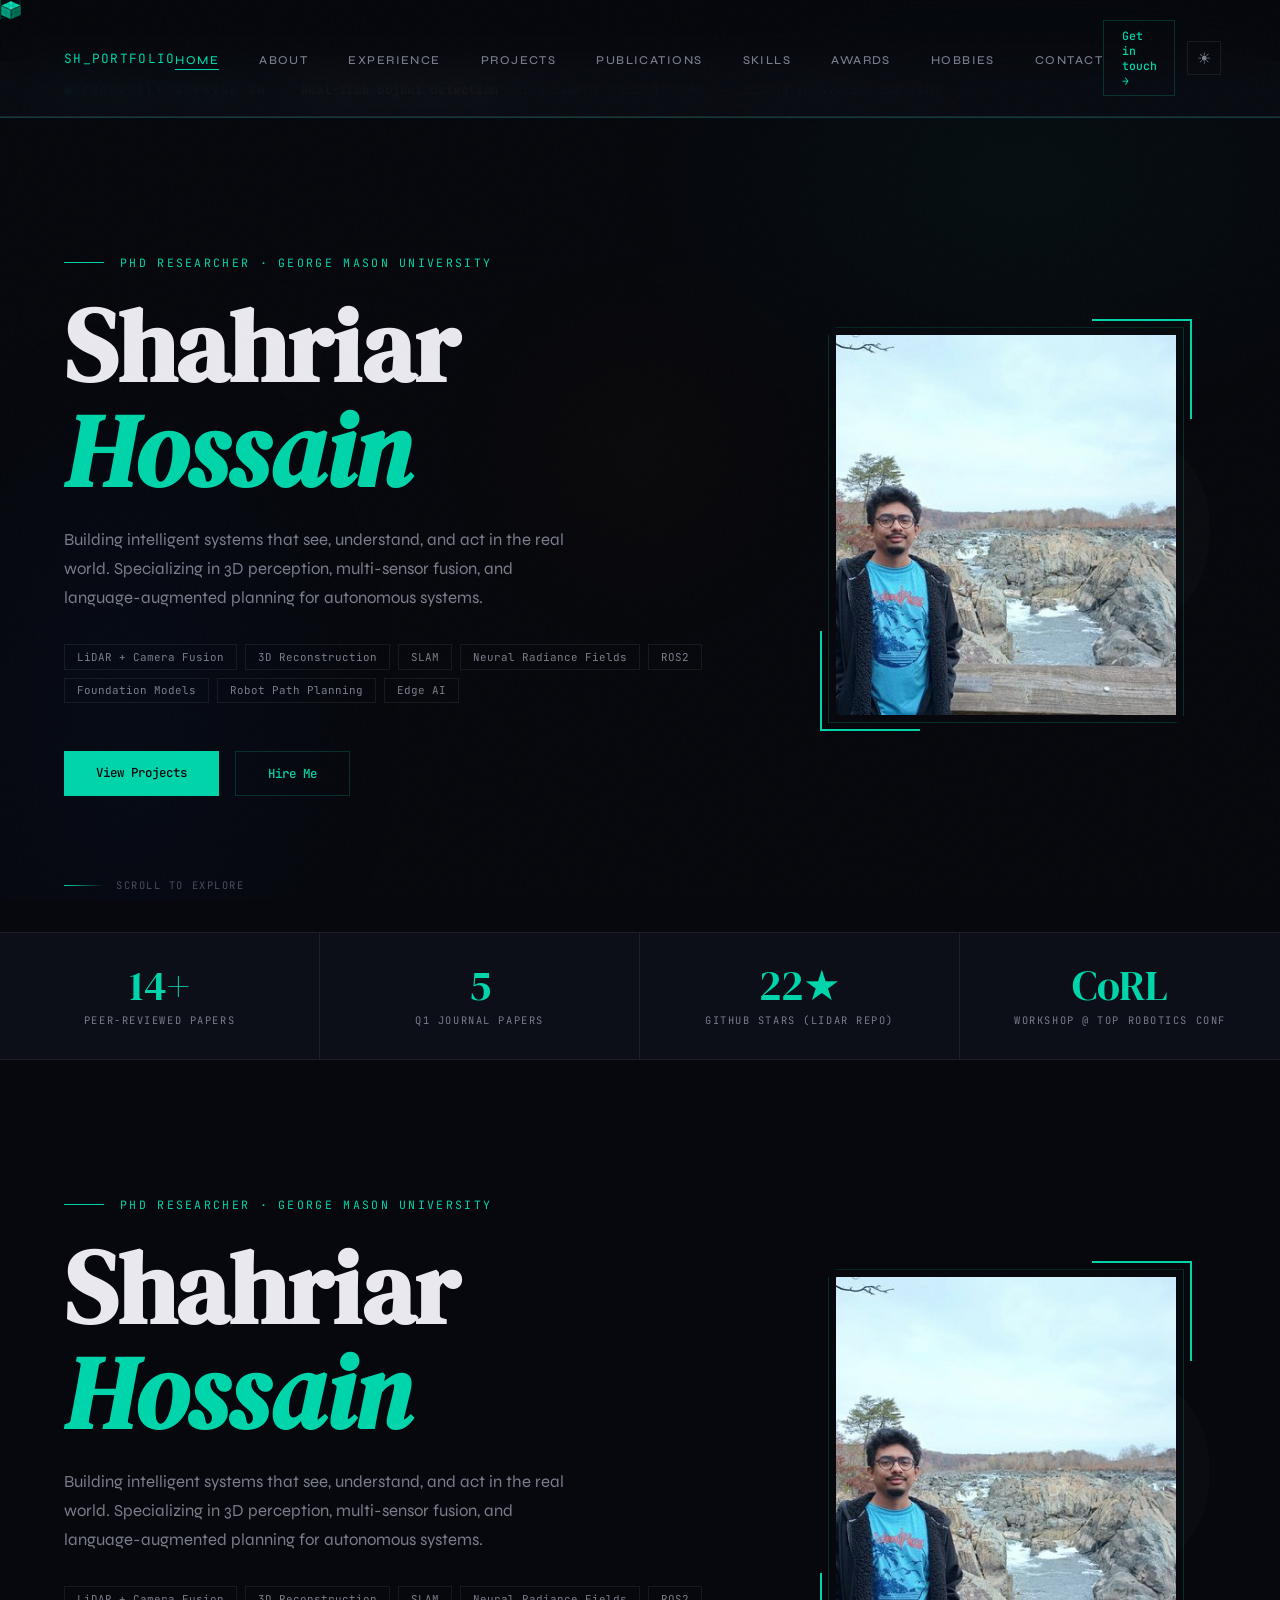
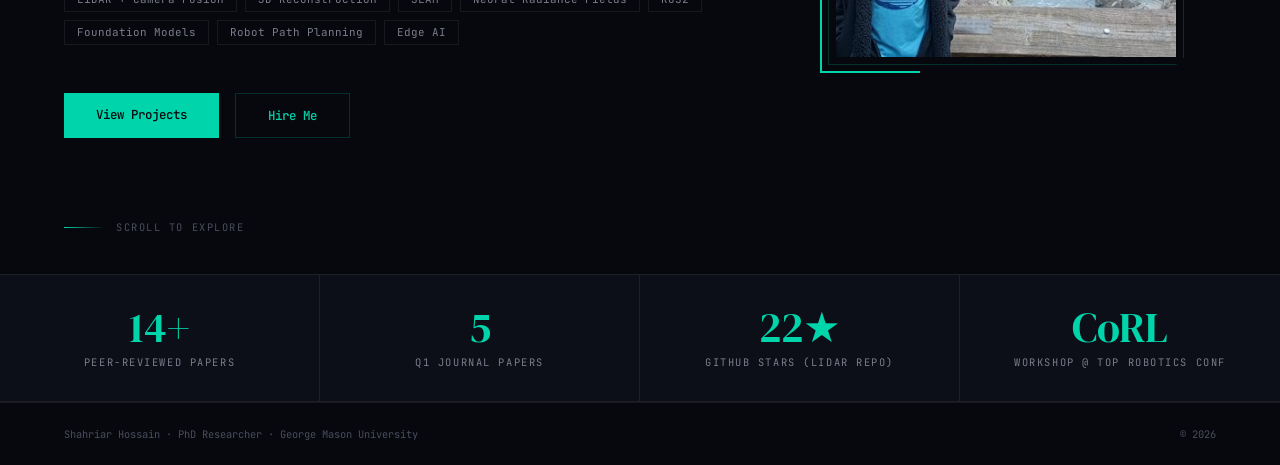
==== commit 49d14815: "Add files via upload" ====
--- a/index.html
+++ b/index.html
@@ -1,9 +1,8 @@
 <!DOCTYPE html>
 <html lang="en">
 <head>
-<meta charset="UTF-8">
-<meta name="viewport" content="width=device-width, initial-scale=1.0">
-<title>Shahriar Hossain — Robotics & 3D Perception Researcher</title>
+<meta charset="UTF-8"><meta name="viewport" content="width=device-width,initial-scale=1.0">
+<title>Shahriar Hossain — Robotics & 3D Perception Researcher — Shahriar Hossain</title>
 <link rel="preconnect" href="https://fonts.googleapis.com">
 <link rel="preconnect" href="https://fonts.gstatic.com" crossorigin>
 <link href="https://fonts.googleapis.com/css2?family=Syne:wght@400;500;600;700;800&family=DM+Serif+Display:ital@0;1&family=JetBrains+Mono:wght@300;400;500&display=swap" rel="stylesheet">
@@ -115,23 +114,25 @@
 .working-strip {
   position: relative; z-index: 1;
   background: var(--bg3);
-  border-bottom: 1px solid var(--border);
-  padding: 0.7rem 4rem;
+  border-top: 1px solid var(--border2);
+  border-bottom: 2px solid var(--border2);
+  padding: 1.1rem 4rem;
   display: flex; align-items: center; gap: 1rem;
   overflow: hidden;
-  margin-top: 62px; /* push below fixed nav */
+  margin-top: 62px;
 }
 .working-label {
-  font-family: var(--font-mono); font-size: 0.65rem;
-  font-weight: 500; color: var(--teal);
+  font-family: var(--font-mono); font-size: 0.72rem;
+  font-weight: 600; color: var(--teal);
   letter-spacing: 0.2em; text-transform: uppercase;
   white-space: nowrap; flex-shrink: 0;
-  display: flex; align-items: center; gap: 0.5rem;
+  display: flex; align-items: center; gap: 0.6rem;
 }
 .working-dot {
-  width: 6px; height: 6px; border-radius: 50%;
+  width: 8px; height: 8px; border-radius: 50%;
   background: var(--teal);
   animation: pulse 2s infinite;
+  box-shadow: 0 0 6px var(--teal);
 }
 @keyframes pulse {
   0%, 100% { opacity: 1; transform: scale(1); }
@@ -142,11 +143,11 @@
   background: var(--border); flex-shrink: 0;
 }
 .working-text {
-  font-family: var(--font-mono); font-size: 0.7rem;
+  font-family: var(--font-mono); font-size: 0.78rem;
   color: var(--muted); letter-spacing: 0.05em;
   white-space: nowrap;
 }
-.working-text em { color: var(--text); font-style: normal; font-weight: 500; }
+.working-text em { color: var(--text); font-style: normal; font-weight: 600; }
 @media (max-width: 900px) {
   .working-strip { padding: 0.7rem 1.5rem; }
   .working-text  { font-size: 0.62rem; }
@@ -810,33 +811,41 @@
   footer { flex-direction: column; gap: 0.5rem; text-align: center; }
   .hero-bg-num { display: none; }
 }
+
+.page-main { padding-top: 80px; min-height: 100vh; position: relative; z-index: 1; }
+.page-hero { background: var(--bg2); border-bottom: 1px solid var(--border); padding: 5rem 4rem 3rem; }
+.page-hero .back-link { font-family:var(--font-mono); font-size:0.7rem; color:var(--muted); text-decoration:none; display:inline-flex; align-items:center; gap:0.5rem; margin-bottom:1.25rem; transition:color 0.2s; }
+.page-hero .back-link:hover { color:var(--teal); }
+.page-hero h1 { font-family:var(--font-disp); font-size:clamp(2.2rem,5vw,3.8rem); color:var(--text); line-height:1.1; margin-bottom:0.75rem; }
+.page-hero h1 em { color:var(--teal); font-style:italic; }
+.page-hero p { font-size:1rem; color:var(--muted); max-width:560px; line-height:1.75; }
+@media (max-width:900px) { .page-hero{padding:4rem 1.5rem 2rem;} .page-main .sec-wrap{padding:3rem 1.5rem;} }
 </style>
 </head>
 <body>
-
-<!-- Cursor -->
 <div class="cursor" id="cursor"></div>
 <div class="cursor-ring" id="cursorRing"></div>
 <div class="mesh"></div>
-
-<!-- Nav -->
 <nav>
-  <a href="#hero" class="nav-logo">SH_PORTFOLIO</a>
+  <a href="index.html" class="nav-logo">SH_PORTFOLIO</a>
   <ul class="nav-links">
-    <li><a href="#about">About</a></li>
-    <li><a href="#experience">Experience</a></li>
-    <li><a href="#projects">Projects</a></li>
-    <li><a href="#publications">Papers</a></li>
-    <li><a href="#skills">Skills</a></li>
-    <li><a href="#hobbies">Hobbies</a></li>
-    <li><a href="#contact">Contact</a></li>
+    <li><a href="index.html"style="color:var(--teal)">Home</a></li>
+    <li><a href="about.html">About</a></li>
+    <li><a href="experience.html">Experience</a></li>
+    <li><a href="projects.html">Projects</a></li>
+    <li><a href="publications.html">Publications</a></li>
+    <li><a href="skills.html">Skills</a></li>
+    <li><a href="awards.html">Awards</a></li>
+    <li><a href="hobbies.html">Hobbies</a></li>
+    <li><a href="contact.html">Contact</a></li>
   </ul>
   <div style="display:flex;align-items:center;gap:0.75rem;">
-    <a href="#contact" class="nav-cta">Get in touch →</a>
+    <a href="contact.html" class="nav-cta">Get in touch →</a>
     <button class="theme-toggle" id="themeToggle" title="Toggle theme">☀</button>
   </div>
 </nav>
 
+<!-- Currently Working On -->
 <!-- Currently Working On -->
 <div class="working-strip">
   <div class="working-label">
@@ -907,673 +916,92 @@
   </div>
 </div>
 
-<!-- About -->
-<section id="about">
-  <div class="sec-wrap">
-    <div class="sec-label">01 — About</div>
-    <div class="about-grid">
-      <div class="about-text reveal">
-        <p>I'm a <strong>PhD researcher in Computer Science at George Mason University</strong>, where I build perception and planning systems for autonomous robots. My work lives at the intersection of <em>3D computer vision</em>, <em>multi-sensor fusion</em>, and <em>embodied AI</em> — systems that not only see the world but reason about it.</p>
-        <p>At the Living Innovation Lab, I develop <strong>real-time pipelines fusing LiDAR, RGB-T cameras, and GNSS</strong> on edge hardware for warehouse robots — from change detection to 6DOF end-effector pose estimation for robotic arms. My research has been deployed on actual hardware, not just benchmarks.</p>
-        <p>My CoRL 2024 workshop paper introduced an <strong>LLM-augmented planning approach</strong> for robot object search — using language model predictions to bias navigation toward semantically plausible locations, reducing search steps significantly.</p>
-        <p>Before GMU, I published Q1 research at BRAC University and shipped embedded ML systems on <strong>Jetson Nano</strong> for real-time vehicle perception at Arthor Limited. I placed <strong>3rd and 4th at the University Rover Challenge</strong> — one of the few competitions where the robot has to survive in the real world, not just a simulation.</p>
-      </div>
-      <div class="about-sidebar reveal">
-        <div class="info-row">
-          <span class="info-label">Status</span>
-          <span class="info-val">PhD Candidate — CS, GMU</span>
-        </div>
-        <div class="info-row">
-          <span class="info-label">Location</span>
-          <span class="info-val">Fairfax, Virginia, USA</span>
-        </div>
-        <div class="info-row">
-          <span class="info-label">Email</span>
-          <span class="info-val"><a href="mailto:shossa4@gmu.edu">shossa4@gmu.edu</a></span>
-        </div>
-        <div class="info-row">
-          <span class="info-label">GitHub</span>
-          <span class="info-val"><a href="https://github.com/purpleLightningG" target="_blank">purpleLightningG</a></span>
-        </div>
-        <div class="info-row">
-          <span class="info-label">Google Scholar</span>
-          <span class="info-val"><a href="https://scholar.google.com/citations?user=UL1s_poAAAAJ" target="_blank">View Profile →</a></span>
-        </div>
-        <div class="info-row">
-          <span class="info-label">Research Focus</span>
-          <span class="info-val">3D Perception · SLAM · Neural 3D Representations · Robot Planning</span>
-        </div>
-        <div class="info-row">
-          <span class="info-label">Open To</span>
-          <span class="info-val">Summer 2026 Research Internships</span>
-        </div>
-      </div>
+<section id="hero">
+  <div class="hero-left">
+  <div class="hero-bg-num">3D</div>
+  <div class="hero-eyebrow">PhD Researcher · George Mason University</div>
+  <h1 class="hero-name">Shahriar<br><em>Hossain</em></h1>
+  <p class="hero-sub">Building intelligent systems that see, understand, and act in the real world. Specializing in 3D perception, multi-sensor fusion, and language-augmented planning for autonomous systems.</p>
+  <div class="hero-tags">
+    <span class="tag">LiDAR + Camera Fusion</span>
+    <span class="tag">3D Reconstruction</span>
+    <span class="tag">SLAM</span>
+    <span class="tag">Neural Radiance Fields</span>
+    <span class="tag">ROS2</span>
+    <span class="tag">Foundation Models</span>
+    <span class="tag">Robot Path Planning</span>
+    <span class="tag">Edge AI</span>
+  </div>
+  <div class="hero-ctas">
+    <a href="#projects" class="btn-primary">View Projects</a>
+    <a href="#contact" class="btn-outline" onclick="showClickHint()">Hire Me</a>
+  </div>
+  <div class="scroll-hint">
+    <span class="scroll-line"></span>
+    SCROLL TO EXPLORE
+  </div>
+  </div><!-- end .hero-left -->
+  <div class="hero-photo-wrap">
+    <div class="hero-photo-frame">
+      <div class="hero-photo-tl"></div>
+      <img class="hero-photo" src="[data-uri]" alt="Shahriar Hossain at Great Falls, Virginia">
     </div>
   </div>
 </section>
 
-<!-- Experience -->
-<section id="experience">
-  <div class="sec-wrap">
-    <div class="sec-label">02 — Experience</div>
-    <h2 class="sec-title reveal">Where I've<br>Built Things</h2>
-    <div class="exp-list">
-      <div class="exp-item reveal">
-        <div class="exp-date">May 2024<br>→ Present</div>
-        <div>
-          <div class="exp-role">Graduate Research Assistant</div>
-          <div class="exp-org">Living Innovation Lab, George Mason University</div>
-          <ul class="exp-bullets">
-            <li>Building real-time object detection pipeline fusing RGB-T camera, LiDAR, and GNSS for autonomous perception deployed on edge servers</li>
-            <li>Developed real-time 3D reconstruction and multi-modal sensor fusion pipeline (RGB-D + LiDAR) for change detection of warehouse mobile robots and robot arms</li>
-            <li>Built ROS2 pipelines supporting SLAM, depth estimation, localization, and neural 3D representation generation optimized for embedded platforms</li>
-            <li>Built spatio-temporal vision model performing simultaneous 6DOF end-effector pose estimation, action-state classification, and geometric task-feasibility assessment</li>
-          </ul>
-        </div>
-      </div>
-      <div class="exp-item reveal">
-        <div class="exp-date">May 2024<br>→ Jul 2024</div>
-        <div>
-          <div class="exp-role">Graduate Research Assistant</div>
-          <div class="exp-org">RAIL Group, George Mason University</div>
-          <ul class="exp-bullets">
-            <li>Developed and optimized task planning and autonomous decision-making algorithms using LLMs for robotics — led to first-author CoRL 2024 workshop publication</li>
-          </ul>
-        </div>
-      </div>
-      <div class="exp-item reveal">
-        <div class="exp-date">Nov 2021<br>→ Jul 2023</div>
-        <div>
-          <div class="exp-role">Graduate Research Assistant</div>
-          <div class="exp-org">BRAC University</div>
-          <ul class="exp-bullets">
-            <li>Conducted ML/DL experiments on image/video datasets implementing 2D/3D detection, segmentation, and classification pipelines</li>
-            <li>Generated synthetic point clouds and diffusion-based 3D representations for scene understanding and neural 3D perception</li>
-            <li>Published 6 peer-reviewed papers (3 Q1 journals) in image classification and object detection</li>
-          </ul>
-        </div>
-      </div>
-      <div class="exp-item reveal">
-        <div class="exp-date">Sep 2021<br>→ Nov 2021</div>
-        <div>
-          <div class="exp-role">Junior Machine Learning Engineer</div>
-          <div class="exp-org">Omdena</div>
-          <ul class="exp-bullets">
-            <li>Built and fine-tuned ML models including AdaBoost and XGBoost to detect forest wood fires through sensor data analysis.</li>
-          </ul>
-        </div>
-      </div>
-
-      <div class="exp-item reveal">
-        <div class="exp-date">Mar 2021<br>→ Jun 2021</div>
-        <div>
-          <div class="exp-role">Embedded ML &amp; Computer Vision Intern</div>
-          <div class="exp-org">Arthor Limited</div>
-          <ul class="exp-bullets">
-            <li>Implemented object detection and multi-sensor fusion on Jetson Nano for low-latency perception and control</li>
-            <li>Built end-to-end data collection and processing pipelines for vehicle sensors enabling real-time navigation and decision-making</li>
-          </ul>
-        </div>
-      </div>
-    </div>
-  </div>
-</section>
-
-<!-- Projects -->
-<section id="projects">
-  <div class="sec-wrap">
-    <div class="sec-label">03 — Projects</div>
-    <h2 class="sec-title reveal">Selected<br>Builds</h2>
-    <div class="projects-grid">
-      <div class="proj-card featured reveal">
-        <div class="proj-tag">📡 Featured · 22 GitHub Stars</div>
-        <div class="proj-title">LiDAR–Camera Extrinsic Calibration Pipeline</div>
-        <div class="proj-desc">Robust, reproducible LiDAR–camera extrinsic calibration using checkerboard and AprilTag targets. Implements reprojection error minimization, point-to-pixel alignment validation, and utilities for saving/consuming [R|t] transforms. One of the most starred robotics calibration repos for individual researchers.</div>
-        <div class="proj-meta">
-          <span class="proj-chip">Python</span>
-          <span class="proj-chip">ROS2</span>
-          <span class="proj-chip">OpenCV</span>
-          <span class="proj-chip">Open3D</span>
-          <span class="proj-chip">NumPy</span>
-          <span class="proj-chip" style="margin-left:auto;color:var(--amber);">★ 22</span>
-        </div>
-        <a href="https://github.com/purpleLightningG/LiDAR-Camera-Calibration" target="_blank" class="proj-link">View on GitHub →</a>
-      </div>
-      <div class="proj-card reveal">
-        <div class="proj-tag">🔷 3D Deep Learning</div>
-        <div class="proj-title">Point Cloud Completion (pcdCompletion)</div>
-        <div class="proj-desc">Custom conditional DDPM trained on KITTI-style data for depth completion. Implements a linear beta schedule (1000 timesteps, Ho et al. 2020) with a conditioning network that takes semantic labels and plane distance as priors.</div>
-        <div class="proj-meta">
-          <span class="proj-chip">PyTorch</span>
-          <span class="proj-chip">DDPM</span>
-          <span class="proj-chip">KITTI</span>
-          <span class="proj-chip">Point Clouds</span>
-        </div>
-        <a href="https://github.com/purpleLightningG/pcdCompletion" target="_blank" class="proj-link">View on GitHub →</a>
-      </div>
-      <div class="proj-card reveal">
-        <div class="proj-tag">🧠 Weak Supervision</div>
-        <div class="proj-title">PointNet++ with Weak Labels</div>
-        <div class="proj-desc">PointNet baseline on first-hand LiDAR .pcd data. Generates weak multi-label targets via DBSCAN and size heuristics, converts to .npy, and trains a reproducible PyTorch model with full normalization pipeline.</div>
-        <div class="proj-meta">
-          <span class="proj-chip">PyTorch</span>
-          <span class="proj-chip">PointNet++</span>
-          <span class="proj-chip">DBSCAN</span>
-          <span class="proj-chip">LiDAR</span>
-        </div>
-        <a href="https://github.com/purpleLightningG/pointnet-weaklabels-pcd" target="_blank" class="proj-link">View on GitHub →</a>
-      </div>
-      <div class="proj-card reveal">
-        <div class="proj-tag">🌐 Neural 3D</div>
-        <div class="proj-title">NeRF + Gaussian Splatting</div>
-        <div class="proj-desc">Neural Radiance Field implementation for novel view synthesis combined with 3D Gaussian Splatting for real-time rendering. Applied to scene understanding and neural 3D representation pipelines in robotic environments.</div>
-        <div class="proj-meta">
-          <span class="proj-chip">PyTorch</span>
-          <span class="proj-chip">NeRF</span>
-          <span class="proj-chip">3DGS</span>
-          <span class="proj-chip">Novel View Synthesis</span>
-        </div>
-        <a href="https://github.com/purpleLightningG/NeRF-GaussianSplatting" target="_blank" class="proj-link">View on GitHub →</a>
-      </div>
-      <div class="proj-card reveal">
-        <div class="proj-tag">🤖 Foundation Models</div>
-        <div class="proj-title">SAM2 Fine-Tuning for Robotic Perception</div>
-        <div class="proj-desc">Fine-tuned SAM2 with LoRA/adapter layers for multi-modal 2D/3D perception tasks. Includes GroundingDINO + SAM2 pipeline for text-conditioned mask generation, benchmarked under domain shift (lighting, weather, camera intrinsics).</div>
-        <div class="proj-meta">
-          <span class="proj-chip">SAM2</span>
-          <span class="proj-chip">LoRA</span>
-          <span class="proj-chip">GroundingDINO</span>
-          <span class="proj-chip">HuggingFace</span>
-          <span class="proj-chip">W&amp;B</span>
-        </div>
-        <a href="https://github.com/purpleLightningG/SAM2-robotic-perception" target="_blank" class="proj-link">View on GitHub →</a>
-      </div>
-      <div class="proj-card reveal">
-        <div class="proj-tag">🗺️ Robot Planning</div>
-        <div class="proj-title">ROS2 Motion Planning Suite</div>
-        <div class="proj-desc">A*, D* Lite, and RRT* planning algorithms implemented in ROS2, integrated with LiDAR-based real-time object detection for autonomous navigation. Includes RGB and GNSS sensor integration for full outdoor localization.</div>
-        <div class="proj-meta">
-          <span class="proj-chip">ROS2</span>
-          <span class="proj-chip">A*</span>
-          <span class="proj-chip">RRT*</span>
-          <span class="proj-chip">LiDAR</span>
-          <span class="proj-chip">GNSS</span>
-        </div>
-        <a href="https://github.com/purpleLightningG/ros2-motion-planning" target="_blank" class="proj-link">View on GitHub →</a>
-      </div>
-    </div>
-  </div>
-</section>
-
-<!-- Publications -->
-<section id="publications">
-  <div class="sec-wrap">
-    <div class="sec-label">04 — Publications</div>
-    <h2 class="sec-title reveal">14 Peer-Reviewed<br>Papers</h2>
-    <div class="pub-list">
-
-      <div class="pub-item reveal">
-        <div class="pub-year">2025</div>
-        <div class="pub-content">
-          <span class="pub-badge q1">Q1 · PLoS ONE</span>
-          <div class="pub-title">Optimizing Network Bandwidth Slicing Identification: NADAM-Enhanced CNN and VAE Data Preprocessing for Enhanced Interpretability</div>
-          <div class="pub-venue">PLoS ONE 20(10) · IF 2.6</div>
-        </div>
-      </div>
-
-      <div class="pub-item reveal">
-        <div class="pub-year">2025</div>
-        <div class="pub-content">
-          <span class="pub-badge q2">Q2 · Baghdad Science Journal</span>
-          <span class="pub-badge first" style="margin-left:0.4rem;">First Author</span>
-          <div class="pub-title">Medicinal Plant Leaf Classification using Deep Learning and Vision Transformers</div>
-          <div class="pub-venue">Baghdad Science Journal 22(3)</div>
-        </div>
-      </div>
-
-      <div class="pub-item reveal">
-        <div class="pub-year">2024</div>
-        <div class="pub-content">
-          <span class="pub-badge conf">Workshop · CoRL 2024</span>
-          <span class="pub-badge first" style="margin-left:0.4rem;">First Author</span>
-          <div class="pub-title">Enhancing Object Search by Augmenting Planning with Predictions from Large Language Models</div>
-          <div class="pub-venue">2nd LEAP Workshop on Learning Effective Abstractions for Planning · CoRL 2024</div>
-        </div>
-      </div>
-
-      <div class="pub-item reveal">
-        <div class="pub-year">2024</div>
-        <div class="pub-content">
-          <span class="pub-badge q1">Q1 · MDPI AI</span>
-          <div class="pub-title">ECARRNet: An Efficient LSTM-Based Ensembled Deep Neural Network Architecture for Railway Fault Detection</div>
-          <div class="pub-venue">AI 5(2), 482–503 · IF 5.0</div>
-        </div>
-      </div>
-
-      <div class="pub-item reveal">
-        <div class="pub-year">2024</div>
-        <div class="pub-content">
-          <span class="pub-badge q1">Q1 · IEEE Access</span>
-          <div class="pub-title">Semantic Segmentation on Panoramic Dental X-Ray Images using U-Net Architectures</div>
-          <div class="pub-venue">IEEE Access 12, 44598–44612 · IF 3.6</div>
-        </div>
-      </div>
-
-      <div class="pub-item reveal">
-        <div class="pub-year">2024</div>
-        <div class="pub-content">
-          <span class="pub-badge conf">Conference · ICEIC 2024</span>
-          <span class="pub-badge first" style="margin-left:0.4rem;">First Author</span>
-          <div class="pub-title">Gastrointestinal Insights Redefined: An Integrated Hybrid Model Fusing Vision Transformer and Transfer Learning</div>
-          <div class="pub-venue">6th International Conference on Electrical Engineering and Information Communication Technology</div>
-        </div>
-      </div>
-
-      
-        <!-- More publications on dedicated page -->
-      </div>
-      <div style="text-align:center;margin-top:2.5rem;" class="reveal">
-        <a href="publications.html" style="font-family:var(--font-mono);font-size:0.8rem;font-weight:500;color:var(--teal);border:1px solid var(--border2);padding:0.7rem 2rem;text-decoration:none;display:inline-block;transition:background 0.2s;" onmouseover="this.style.background='rgba(0,212,170,0.08)'" onmouseout="this.style.background='transparent'">View all 14 publications →</a>
-      </div>
-    </div>
-  </div>
-</section>
-
-<!-- Skills -->
-<section id="skills">
-  <div class="sec-wrap">
-    <div class="sec-label">05 — Technical Skills</div>
-    <h2 class="sec-title reveal">Tools &amp;<br>Technologies</h2>
-    <div class="skills-grid">
-      <div class="skill-group reveal">
-        <div class="skill-group-title">Languages</div>
-        <div class="skill-items">
-          <span class="skill-pill">Python</span>
-          <span class="skill-pill">C++</span>
-          <span class="skill-pill">CUDA (basic)</span>
-        </div>
-      </div>
-      <div class="skill-group reveal">
-        <div class="skill-group-title">Frameworks</div>
-        <div class="skill-items">
-          <span class="skill-pill">PyTorch</span>
-          <span class="skill-pill">TensorFlow</span>
-          <span class="skill-pill">OpenCV</span>
-          <span class="skill-pill">Open3D</span>
-          <span class="skill-pill">HuggingFace</span>
-        </div>
-      </div>
-      <div class="skill-group reveal">
-        <div class="skill-group-title">Robotics Stack</div>
-        <div class="skill-items">
-          <span class="skill-pill">ROS2</span>
-          <span class="skill-pill">Gazebo</span>
-          <span class="skill-pill">RViz</span>
-          <span class="skill-pill">CARLA</span>
-          <span class="skill-pill">MuJoCo</span>
-        </div>
-      </div>
-      <div class="skill-group reveal">
-        <div class="skill-group-title">Perception Methods</div>
-        <div class="skill-items">
-          <span class="skill-pill">SLAM</span>
-          <span class="skill-pill">Depth Estimation</span>
-          <span class="skill-pill">Scene Flow</span>
-          <span class="skill-pill">Visual Odometry</span>
-          <span class="skill-pill">Sensor Fusion</span>
-          <span class="skill-pill">NeRF</span>
-          <span class="skill-pill">3D Gaussian Splatting</span>
-        </div>
-      </div>
-      <div class="skill-group reveal">
-        <div class="skill-group-title">AI / ML Methods</div>
-        <div class="skill-items">
-          <span class="skill-pill">3D Detection</span>
-          <span class="skill-pill">Semantic Segmentation</span>
-          <span class="skill-pill">SAM2 / LoRA</span>
-          <span class="skill-pill">VLMs</span>
-          <span class="skill-pill">Diffusion Models</span>
-          <span class="skill-pill">Reinforcement Learning</span>
-          <span class="skill-pill">LLM Planning</span>
-        </div>
-      </div>
-      <div class="skill-group reveal">
-        <div class="skill-group-title">Hardware / Tools</div>
-        <div class="skill-items">
-          <span class="skill-pill">Jetson Nano</span>
-          <span class="skill-pill">LiDAR</span>
-          <span class="skill-pill">RGB-D Cameras</span>
-          <span class="skill-pill">Raspberry Pi</span>
-          <span class="skill-pill">Git</span>
-          <span class="skill-pill">Docker</span>
-          <span class="skill-pill">W&amp;B</span>
-          <span class="skill-pill">Linux</span>
-        </div>
-      </div>
-    </div>
-  </div>
-</section>
-
-<!-- Awards -->
-<section id="awards">
-  <div class="sec-wrap">
-    <div class="sec-label">06 — Recognition</div>
-    <h2 class="sec-title reveal">Awards &amp;<br>Fellowships</h2>
-    <div class="awards-list reveal">
-      <div class="award-card">
-        <div class="award-icon">🏆</div>
-        <div class="award-title">University Rover Challenge — 3rd &amp; 4th Place</div>
-        <div class="award-org">Mars Society · 2020 &amp; 2021 · One of the world's most demanding student robotics competitions</div>
-      </div>
-      <div class="award-card">
-        <div class="award-icon">☁️</div>
-        <div class="award-title">AWS Machine Learning Scholarship</div>
-        <div class="award-org">Amazon Web Services + Udacity · 2021 · Competitive merit-based ML award</div>
-      </div>
-      <div class="award-card">
-        <div class="award-icon">📄</div>
-        <div class="award-title">Quality Journal Publication Award</div>
-        <div class="award-org">BRAC University · 2024 · Awarded for Q1 publications in IEEE JBHI and IEEE Access</div>
-      </div>
-    </div>
-  </div>
-</section>
-
-<!-- Hobbies -->
-<section id="hobbies">
-  <div class="sec-wrap">
-    <div class="sec-label">07 — Beyond Research</div>
-    <h2 class="sec-title reveal">When I'm Not<br>in the Lab</h2>
-    <div class="hobbies-grid reveal">
-
-      <!-- Bass -->
-      <div class="hobby-card">
-        <div class="hobby-icon">🎸</div>
-        <div class="hobby-title">Learning Bass Guitar</div>
-        <div class="hobby-body">Currently picking up bass — drawn to the low-end groove that holds everything together. The kind of instrument that rewards patience, which is good practice for a researcher.</div>
-      </div>
-
-      <!-- Reading -->
-      <div class="hobby-card hobby-card--wide">
-        <div class="hobby-icon">📖</div>
-        <div class="hobby-title">Reading</div>
-        <div class="hobby-body">Across fiction, literary fiction, and poetry — a deliberate counterweight to technical work.</div>
-        <div class="book-shelf">
-          <div class="book">
-            <div class="book-inner">
-              <div class="book-cover-wrap">
-                <!-- Open Library public covers API — ISBN 0984800514 -->
-                <img class="book-cover-img"
-                     src="https://covers.openlibrary.org/b/isbn/0984800514-M.jpg"
-                     alt="Opekkha cover"
-                     onerror="this.parentElement.innerHTML='<div class=book-cover-fallback>Opekkha</div>'">
-              </div>
-              <div class="book-text">
-                <div class="book-status book-status--done">Read</div>
-                <div class="book-title">Opekkha</div>
-                <div class="book-author">Humayun Ahmed</div>
-                <div class="book-desc">A quiet, emotionally precise Bangladeshi novel — Ahmed's signature blend of longing, silence, and everyday human ache.</div>
-              </div>
-            </div>
-          </div>
-          <div class="book">
-            <div class="book-inner">
-              <div class="book-cover-wrap">
-                <!-- Open Library public covers API — ISBN 9780385549523 (Doubleday 2025) -->
-                <img class="book-cover-img"
-                     src="https://covers.openlibrary.org/b/isbn/9780385549523-M.jpg"
-                     alt="The Secret of Secrets cover"
-                     onerror="this.parentElement.innerHTML='<div class=book-cover-fallback>The Secret of Secrets</div>'">
-              </div>
-              <div class="book-text">
-                <div class="book-status book-status--reading">Reading</div>
-                <div class="book-title">The Secret of Secrets</div>
-                <div class="book-author">Dan Brown</div>
-                <div class="book-desc">Fast-moving thriller built on hidden knowledge, symbolic puzzles, and the tension between institutional power and individual truth.</div>
-              </div>
-            </div>
-          </div>
-          <div class="book">
-            <div class="book-inner">
-              <div class="book-cover-wrap">
-                <!-- Open Library public covers API — ISBN 9780451528803 (Signet combined edition) -->
-                <img class="book-cover-img"
-                     src="https://covers.openlibrary.org/b/isbn/9780451528803-M.jpg"
-                     alt="A Boy's Will cover"
-                     onerror="this.parentElement.innerHTML='<div class=book-cover-fallback>A Boy\'s Will &amp; North of Boston</div>'">
-              </div>
-              <div class="book-text">
-                <div class="book-status book-status--reading">Reading</div>
-                <div class="book-title">A Boy's Will &amp; North of Boston</div>
-                <div class="book-author">Robert Frost</div>
-                <div class="book-desc">Two early Frost collections — rural New England rendered in plain language with extraordinary depth. The Road Not Taken lives here.</div>
-              </div>
-            </div>
-          </div>
-        </div>
-      </div>
-
-    </div>
-  </div>
-</section>
-
-<!-- Contact -->
-<section id="contact">
-  <div class="sec-wrap">
-    <p class="contact-super">Open to Summer 2026 Research Internships</p>
-    <h2 class="contact-title">Let's build<br><em>something real</em></h2>
-    <div class="contact-links reveal">
-      <button onclick="copyEmail()" class="contact-link" id="email-btn">
-        <div class="click-hint" id="click-hint">click</div>
-        <span class="contact-link-icon">✉️</span>
-        <span class="contact-link-label" id="email-label">Email</span>
-      </button>
-      <a href="https://github.com/purpleLightningG" target="_blank" class="contact-link">
-        <span class="contact-link-icon">⌥</span>
-        <span class="contact-link-label">GitHub</span>
-      </a>
-      <a href="https://scholar.google.com/citations?user=UL1s_poAAAAJ" target="_blank" class="contact-link">
-        <span class="contact-link-icon">📚</span>
-        <span class="contact-link-label">Scholar</span>
-      </a>
-      <a href="https://www.linkedin.com/in/shahriar-hossain-a78258135/" target="_blank" class="contact-link">
-        <span class="contact-link-icon">🔗</span>
-        <span class="contact-link-label">LinkedIn</span>
-      </a>
-    </div>
-  </div>
-</section>
-
-<!-- Footer -->
+<!-- Stats Bar -->
+<div class="stats-bar reveal">
+  <div class="stat">
+    <div class="stat-num">14+</div>
+    <div class="stat-label">Peer-Reviewed Papers</div>
+  </div>
+  <div class="stat">
+    <div class="stat-num">5</div>
+    <div class="stat-label">Q1 Journal Papers</div>
+  </div>
+  <div class="stat">
+    <a href="https://github.com/purpleLightningG/LiDAR-Camera-Calibration" target="_blank" class="stat-link">
+      <div class="stat-num">22★</div>
+      <div class="stat-label">GitHub Stars (LiDAR Repo)</div>
+    </a>
+  </div>
+  <div class="stat">
+    <a href="https://openreview.net/forum?id=qQPp4MZbpb" target="_blank" class="stat-link">
+      <div class="stat-num">CoRL</div>
+      <div class="stat-label">Workshop @ Top Robotics Conf</div>
+    </a>
+  </div>
+</div>
+
 <footer>
   <span class="footer-left">Shahriar Hossain · PhD Researcher · George Mason University</span>
   <span class="footer-right" id="footer-year"></span>
 </footer>
-
-<!-- Toast -->
 <div class="toast" id="toast">mail copied</div>
-
 <script>
-// ── Show click hint on email when Hire Me is clicked ──
-function showClickHint() {
-  // Show hint after scroll settles (~300ms)
-  setTimeout(() => {
-    const hint = document.getElementById('click-hint');
-    hint.classList.add('visible');
-    // Hide after 2s
-    setTimeout(() => hint.classList.remove('visible'), 4000);
-  }, 300);
-}
-
-// ── Theme toggle ──
-const themeBtn = document.getElementById('themeToggle');
-const saved = localStorage.getItem('theme');
-if (saved === 'light') { document.body.classList.add('light'); themeBtn.textContent = '☽'; }
-themeBtn.addEventListener('click', () => {
-  const isLight = document.body.classList.toggle('light');
-  themeBtn.textContent = isLight ? '☽' : '☀';
-  localStorage.setItem('theme', isLight ? 'light' : 'dark');
+const cursor=document.getElementById('cursor'),ring=document.getElementById('cursorRing');
+let mx=0,my=0,rx=0,ry=0;
+cursor.innerHTML=`<svg width="22" height="20" viewBox="0 0 22 20" xmlns="http://www.w3.org/2000/svg"><polygon points="11,1 21,5.5 11,10 1,5.5" fill="#00D4AA"/><polygon points="1,5.5 11,10 11,19.5 1,15" fill="#009E7E"/><polygon points="11,10 21,5.5 21,15 11,19.5" fill="#007055"/><line x1="6" y1="3.25" x2="16" y2="7.75" stroke="rgba(0,0,0,0.25)" stroke-width="0.6"/><line x1="16" y1="3.25" x2="6" y2="7.75" stroke="rgba(0,0,0,0.25)" stroke-width="0.6"/><line x1="1" y1="10.25" x2="11" y2="14.75" stroke="rgba(0,0,0,0.22)" stroke-width="0.6"/><line x1="6" y1="7.75" x2="6" y2="17.25" stroke="rgba(0,0,0,0.22)" stroke-width="0.6"/><line x1="11" y1="14.75" x2="21" y2="10.25" stroke="rgba(0,0,0,0.22)" stroke-width="0.6"/><line x1="16" y1="7.75" x2="16" y2="17.25" stroke="rgba(0,0,0,0.22)" stroke-width="0.6"/><polygon points="11,1 21,5.5 11,10 1,5.5" fill="none" stroke="rgba(0,0,0,0.5)" stroke-width="0.7" stroke-linejoin="round"/><polygon points="1,5.5 11,10 11,19.5 1,15" fill="none" stroke="rgba(0,0,0,0.5)" stroke-width="0.7" stroke-linejoin="round"/><polygon points="11,10 21,5.5 21,15 11,19.5" fill="none" stroke="rgba(0,0,0,0.5)" stroke-width="0.7" stroke-linejoin="round"/><line x1="11" y1="1" x2="11" y2="10" stroke="rgba(255,255,255,0.35)" stroke-width="0.8"/><line x1="11" y1="10" x2="1" y2="5.5" stroke="rgba(255,255,255,0.18)" stroke-width="0.6"/><line x1="11" y1="10" x2="21" y2="5.5" stroke="rgba(255,255,255,0.18)" stroke-width="0.6"/></svg>`;
+ring.innerHTML=`<svg width="44" height="40" viewBox="0 0 44 40" xmlns="http://www.w3.org/2000/svg"><polygon points="22,2 42,11 22,20 2,11" fill="rgba(0,212,170,0.04)" stroke="rgba(0,212,170,0.5)" stroke-width="1" stroke-linejoin="round"/><polygon points="2,11 22,20 22,39 2,30" fill="rgba(0,158,126,0.04)" stroke="rgba(0,158,126,0.38)" stroke-width="1" stroke-linejoin="round"/><polygon points="22,20 42,11 42,30 22,39" fill="rgba(0,112,85,0.04)" stroke="rgba(0,112,85,0.38)" stroke-width="1" stroke-linejoin="round"/><line x1="12" y1="6.5" x2="32" y2="15.5" stroke="rgba(0,212,170,0.2)" stroke-width="0.7"/><line x1="32" y1="6.5" x2="12" y2="15.5" stroke="rgba(0,212,170,0.2)" stroke-width="0.7"/><line x1="2" y1="20.5" x2="22" y2="29.5" stroke="rgba(0,158,126,0.18)" stroke-width="0.7"/><line x1="12" y1="15.5" x2="12" y2="34.5" stroke="rgba(0,158,126,0.18)" stroke-width="0.7"/><line x1="22" y1="29.5" x2="42" y2="20.5" stroke="rgba(0,112,85,0.18)" stroke-width="0.7"/><line x1="32" y1="15.5" x2="32" y2="34.5" stroke="rgba(0,112,85,0.18)" stroke-width="0.7"/><line x1="22" y1="2" x2="22" y2="20" stroke="rgba(0,212,170,0.3)" stroke-width="0.8"/><line x1="22" y1="20" x2="2" y2="11" stroke="rgba(0,212,170,0.22)" stroke-width="0.6"/><line x1="22" y1="20" x2="42" y2="11" stroke="rgba(0,212,170,0.22)" stroke-width="0.6"/><line x1="22" y1="20" x2="22" y2="39" stroke="rgba(0,158,126,0.22)" stroke-width="0.6"/></svg>`;
+document.addEventListener('mousemove',e=>{mx=e.clientX;my=e.clientY;cursor.style.transform=`translate(${mx-11}px,${my-10}px)`;});
+function animRing(){rx+=(mx-rx)*0.1;ry+=(my-ry)*0.1;ring.style.transform=`translate(${rx-22}px,${ry-20}px)`;requestAnimationFrame(animRing);}
+animRing();
+document.querySelectorAll('a,button,.proj-card,.exp-item,.stat,.pub-item,.book,.award-card,.hobby-card').forEach(el=>{
+  el.addEventListener('mouseenter',()=>{ring.style.transition='transform 0.2s cubic-bezier(0.23,1,0.32,1)';ring.style.transform=`translate(${rx-22}px,${ry-20}px) scale(1.4)`;});
+  el.addEventListener('mouseleave',()=>{ring.style.transition='transform 0.38s cubic-bezier(0.23,1,0.32,1)';});
 });
-// ── Copy email to clipboard ──
-function copyEmail() {
-  const email = 'shossa4@gmu.edu';
-  const toast = document.getElementById('toast');
-  const label = document.getElementById('email-label');
-
-  navigator.clipboard.writeText(email).then(() => {
-    // Step 1: show the email address for 0.5s
-    toast.textContent = email;
-    toast.classList.add('show');
-    label.textContent = email;
-
-    // Step 2: after 0.5s switch to 'mail copied' for 4s
-    setTimeout(() => {
-      toast.textContent = 'mail copied';
-      label.textContent = 'mail copied';
-
-      // Step 3: hide after 4s and reset
-      setTimeout(() => {
-        toast.classList.remove('show');
-        label.textContent = 'Email';
-        // Reset toast text after fade out
-        setTimeout(() => { toast.textContent = 'mail copied'; }, 300);
-      }, 4000);
-    }, 500);
-
-  }).catch(() => {
-    // Fallback: same sequence but email was not copied
-    toast.textContent = email;
-    toast.classList.add('show');
-    label.textContent = email;
-    setTimeout(() => {
-      toast.textContent = 'mail copied';
-      label.textContent = 'mail copied';
-      setTimeout(() => {
-        toast.classList.remove('show');
-        label.textContent = 'Email';
-        setTimeout(() => { toast.textContent = 'mail copied'; }, 300);
-      }, 4000);
-    }, 500);
-  });
-}
-// ── Voxelized Isometric Cube Cursor ──
-const cursor = document.getElementById('cursor');
-const ring   = document.getElementById('cursorRing');
-let mx = 0, my = 0, rx = 0, ry = 0;
-
-// Isometric cube — top vertex is the hotspot
-// Faces: top (bright), left (medium), right (dark)
-// Grid lines divide each face into 2×2 voxel sub-cells
-
-// ── Small solid cube (22×20 viewBox, hotspot at top vertex 11,1) ──
-cursor.innerHTML = `<svg width="22" height="20" viewBox="0 0 22 20" xmlns="http://www.w3.org/2000/svg">
-  <!-- Top face – brightest teal -->
-  <polygon points="11,1 21,5.5 11,10 1,5.5" fill="#00D4AA"/>
-  <!-- Left face – medium teal -->
-  <polygon points="1,5.5 11,10 11,19.5 1,15" fill="#009E7E"/>
-  <!-- Right face – darkest teal -->
-  <polygon points="11,10 21,5.5 21,15 11,19.5" fill="#007055"/>
-  <!-- Top face voxel grid (2×2) -->
-  <line x1="6" y1="3.25" x2="16" y2="7.75" stroke="rgba(0,0,0,0.25)" stroke-width="0.6"/>
-  <line x1="16" y1="3.25" x2="6"  y2="7.75" stroke="rgba(0,0,0,0.25)" stroke-width="0.6"/>
-  <!-- Left face voxel grid -->
-  <line x1="1"  y1="10.25" x2="11" y2="14.75" stroke="rgba(0,0,0,0.22)" stroke-width="0.6"/>
-  <line x1="6"  y1="7.75"  x2="6"  y2="17.25" stroke="rgba(0,0,0,0.22)" stroke-width="0.6"/>
-  <!-- Right face voxel grid -->
-  <line x1="11" y1="14.75" x2="21" y2="10.25" stroke="rgba(0,0,0,0.22)" stroke-width="0.6"/>
-  <line x1="16" y1="7.75"  x2="16" y2="17.25" stroke="rgba(0,0,0,0.22)" stroke-width="0.6"/>
-  <!-- Outer edges -->
-  <polygon points="11,1 21,5.5 11,10 1,5.5"    fill="none" stroke="rgba(0,0,0,0.5)" stroke-width="0.7" stroke-linejoin="round"/>
-  <polygon points="1,5.5 11,10 11,19.5 1,15"   fill="none" stroke="rgba(0,0,0,0.5)" stroke-width="0.7" stroke-linejoin="round"/>
-  <polygon points="11,10 21,5.5 21,15 11,19.5" fill="none" stroke="rgba(0,0,0,0.5)" stroke-width="0.7" stroke-linejoin="round"/>
-  <!-- Shared inner edges highlight -->
-  <line x1="11" y1="1"  x2="11" y2="10"  stroke="rgba(255,255,255,0.35)" stroke-width="0.8"/>
-  <line x1="11" y1="10" x2="1"  y2="5.5" stroke="rgba(255,255,255,0.18)" stroke-width="0.6"/>
-  <line x1="11" y1="10" x2="21" y2="5.5" stroke="rgba(255,255,255,0.18)" stroke-width="0.6"/>
-</svg>`;
-
-// ── Large wireframe cube (44×40 viewBox, hotspot at top vertex 22,2) ──
-ring.innerHTML = `<svg width="44" height="40" viewBox="0 0 44 40" xmlns="http://www.w3.org/2000/svg">
-  <!-- Top face outline -->
-  <polygon points="22,2 42,11 22,20 2,11" fill="rgba(0,212,170,0.04)" stroke="rgba(0,212,170,0.5)" stroke-width="1" stroke-linejoin="round"/>
-  <!-- Left face outline -->
-  <polygon points="2,11 22,20 22,39 2,30" fill="rgba(0,158,126,0.04)" stroke="rgba(0,158,126,0.38)" stroke-width="1" stroke-linejoin="round"/>
-  <!-- Right face outline -->
-  <polygon points="22,20 42,11 42,30 22,39" fill="rgba(0,112,85,0.04)" stroke="rgba(0,112,85,0.38)" stroke-width="1" stroke-linejoin="round"/>
-  <!-- Top grid -->
-  <line x1="12" y1="6.5"  x2="32" y2="15.5" stroke="rgba(0,212,170,0.2)" stroke-width="0.7"/>
-  <line x1="32" y1="6.5"  x2="12" y2="15.5" stroke="rgba(0,212,170,0.2)" stroke-width="0.7"/>
-  <!-- Left grid -->
-  <line x1="2"  y1="20.5" x2="22" y2="29.5" stroke="rgba(0,158,126,0.18)" stroke-width="0.7"/>
-  <line x1="12" y1="15.5" x2="12" y2="34.5" stroke="rgba(0,158,126,0.18)" stroke-width="0.7"/>
-  <!-- Right grid -->
-  <line x1="22" y1="29.5" x2="42" y2="20.5" stroke="rgba(0,112,85,0.18)" stroke-width="0.7"/>
-  <line x1="32" y1="15.5" x2="32" y2="34.5" stroke="rgba(0,112,85,0.18)" stroke-width="0.7"/>
-  <!-- Inner shared edges -->
-  <line x1="22" y1="2"  x2="22" y2="20"  stroke="rgba(0,212,170,0.3)" stroke-width="0.8"/>
-  <line x1="22" y1="20" x2="2"  y2="11"  stroke="rgba(0,212,170,0.22)" stroke-width="0.6"/>
-  <line x1="22" y1="20" x2="42" y2="11"  stroke="rgba(0,212,170,0.22)" stroke-width="0.6"/>
-  <line x1="22" y1="20" x2="22" y2="39"  stroke="rgba(0,158,126,0.22)" stroke-width="0.6"/>
-</svg>`;
-
-// Cursor tip aligned to top vertex of cube
-document.addEventListener('mousemove', e => {
-  mx = e.clientX; my = e.clientY;
-  // Hotspot at top vertex (11,1) of the small cube
-  cursor.style.transform = `translate(${mx - 11}px, ${my - 10}px)`;
-});
-
-function animRing() {
-  rx += (mx - rx) * 0.1;
-  ry += (my - ry) * 0.1;
-  // Hotspot at top vertex (22,2) of large wireframe
-  ring.style.transform = `translate(${rx - 22}px, ${ry - 20}px)`;
-  requestAnimationFrame(animRing);
-}
-animRing();
-
-// Scale up the wireframe cube on hover
-document.querySelectorAll('a, button, .proj-card, .exp-item, .stat, .pub-item, .book').forEach(el => {
-  el.addEventListener('mouseenter', () => {
-    ring.style.transition = 'transform 0.2s cubic-bezier(0.23,1,0.32,1)';
-    ring.style.transform = `translate(${rx - 22}px, ${ry - 20}px) scale(1.4)`;
-  });
-  el.addEventListener('mouseleave', () => {
-    ring.style.transition = 'transform 0.38s cubic-bezier(0.23,1,0.32,1)';
-  });
-});
-
-// ── Scroll reveal ──
-const revealEls = document.querySelectorAll('.reveal');
-const io = new IntersectionObserver((entries) => {
-  entries.forEach((e, i) => {
-    if (e.isIntersecting) {
-      setTimeout(() => e.target.classList.add('visible'), i * 60);
-    }
-  });
-}, { threshold: 0.12 });
-revealEls.forEach(el => io.observe(el));
-
-// ── Footer year ──
-document.getElementById('footer-year').textContent = '© ' + new Date().getFullYear();
-
-// ── Smooth nav highlight ──
-const sections = document.querySelectorAll('section[id]');
-const navLinks = document.querySelectorAll('.nav-links a');
-window.addEventListener('scroll', () => {
-  let current = '';
-  sections.forEach(s => {
-    if (window.scrollY >= s.offsetTop - 120) current = s.id;
-  });
-  navLinks.forEach(a => {
-    a.style.color = a.getAttribute('href') === '#' + current
-      ? 'var(--teal)' : '';
-  });
-});
+
+const themeBtn=document.getElementById('themeToggle');
+const saved=localStorage.getItem('theme');
+if(saved==='light'){document.body.classList.add('light');themeBtn.textContent='☽';}
+themeBtn.addEventListener('click',()=>{const isLight=document.body.classList.toggle('light');themeBtn.textContent=isLight?'☽':'☀';localStorage.setItem('theme',isLight?'light':'dark');});
+const revealEls=document.querySelectorAll('.reveal');
+const io=new IntersectionObserver((entries)=>{entries.forEach((e,i)=>{if(e.isIntersecting)setTimeout(()=>e.target.classList.add('visible'),i*60);});},{threshold:0.1});
+revealEls.forEach(el=>io.observe(el));
+document.getElementById('footer-year').textContent='© '+new Date().getFullYear();
+const currentPage=window.location.pathname.split('/').pop()||'index.html';
+document.querySelectorAll('.nav-links a').forEach(a=>{if(a.getAttribute('href')===currentPage){a.style.color='var(--teal)';a.style.borderBottom='1px solid var(--teal)';a.style.paddingBottom='2px';}});
 </script>
-
-  <!-- GoatCounter analytics — replace YOUR-SUBDOMAIN with your goatcounter.com subdomain -->
-  <script data-goatcounter="https://YOUR-SUBDOMAIN.goatcounter.com/count"
-          async src="//gc.zgo.at/count.js"></script>
+<script data-goatcounter="https://shahriar-hossain.goatcounter.com/count" async src="//gc.zgo.at/count.js"></script>
 </body>
-</html>
+</html>
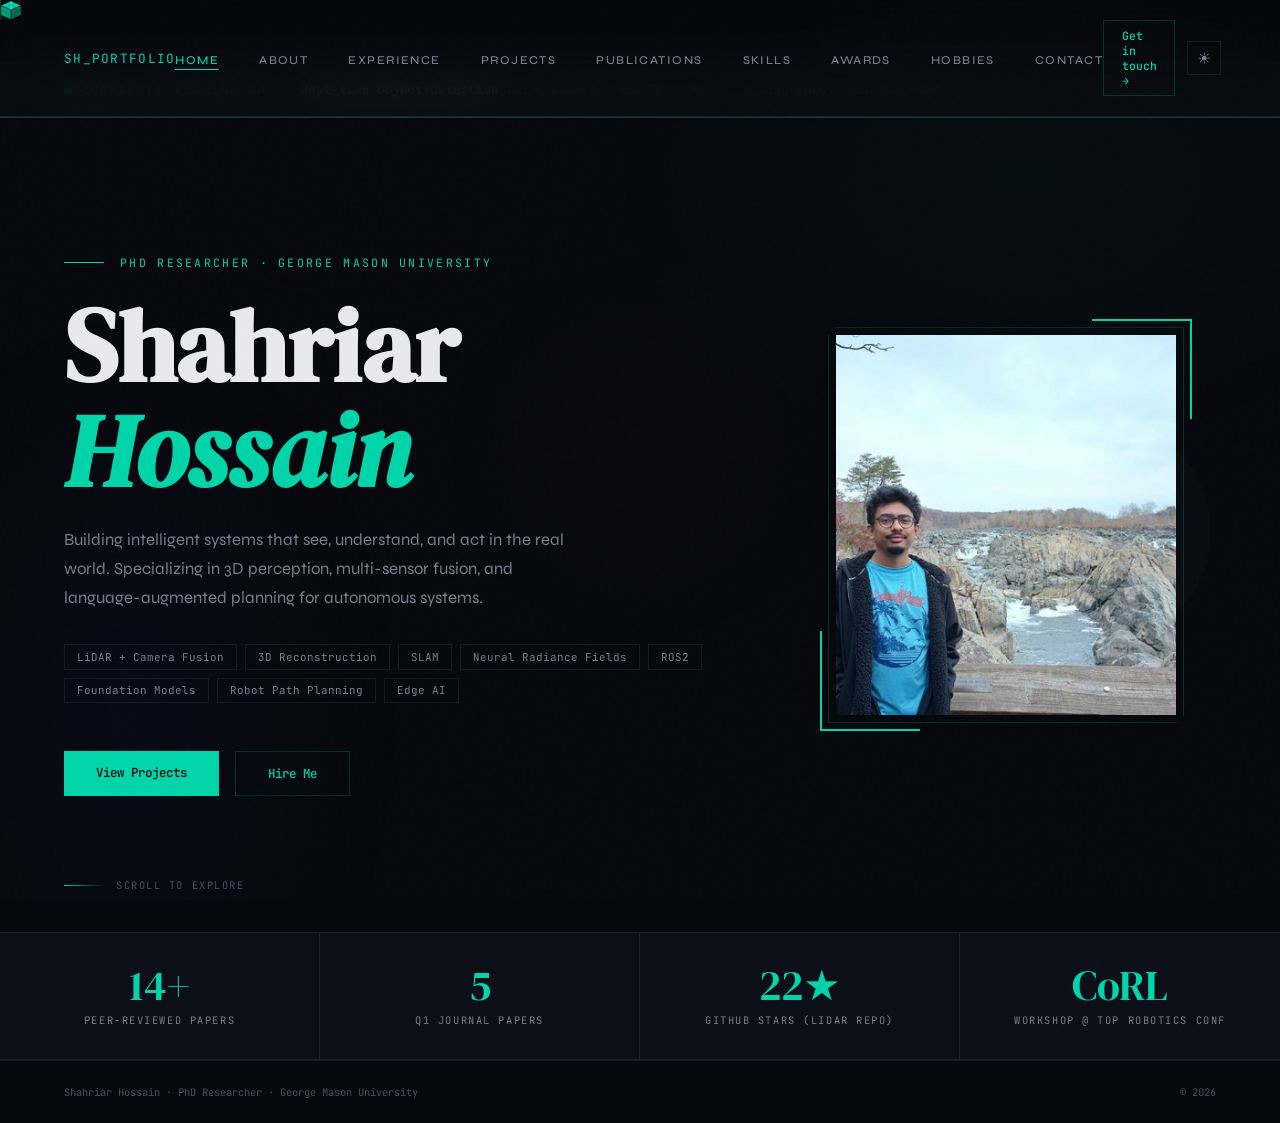
==== commit 332a3a2a: "Add files via upload" ====
--- a/index.html
+++ b/index.html
@@ -846,7 +846,6 @@
 </nav>
 
 <!-- Currently Working On -->
-<!-- Currently Working On -->
 <div class="working-strip">
   <div class="working-label">
     <span class="working-dot"></span>
@@ -916,62 +915,6 @@
   </div>
 </div>
 
-<section id="hero">
-  <div class="hero-left">
-  <div class="hero-bg-num">3D</div>
-  <div class="hero-eyebrow">PhD Researcher · George Mason University</div>
-  <h1 class="hero-name">Shahriar<br><em>Hossain</em></h1>
-  <p class="hero-sub">Building intelligent systems that see, understand, and act in the real world. Specializing in 3D perception, multi-sensor fusion, and language-augmented planning for autonomous systems.</p>
-  <div class="hero-tags">
-    <span class="tag">LiDAR + Camera Fusion</span>
-    <span class="tag">3D Reconstruction</span>
-    <span class="tag">SLAM</span>
-    <span class="tag">Neural Radiance Fields</span>
-    <span class="tag">ROS2</span>
-    <span class="tag">Foundation Models</span>
-    <span class="tag">Robot Path Planning</span>
-    <span class="tag">Edge AI</span>
-  </div>
-  <div class="hero-ctas">
-    <a href="#projects" class="btn-primary">View Projects</a>
-    <a href="#contact" class="btn-outline" onclick="showClickHint()">Hire Me</a>
-  </div>
-  <div class="scroll-hint">
-    <span class="scroll-line"></span>
-    SCROLL TO EXPLORE
-  </div>
-  </div><!-- end .hero-left -->
-  <div class="hero-photo-wrap">
-    <div class="hero-photo-frame">
-      <div class="hero-photo-tl"></div>
-      <img class="hero-photo" src="[data-uri]" alt="Shahriar Hossain at Great Falls, Virginia">
-    </div>
-  </div>
-</section>
-
-<!-- Stats Bar -->
-<div class="stats-bar reveal">
-  <div class="stat">
-    <div class="stat-num">14+</div>
-    <div class="stat-label">Peer-Reviewed Papers</div>
-  </div>
-  <div class="stat">
-    <div class="stat-num">5</div>
-    <div class="stat-label">Q1 Journal Papers</div>
-  </div>
-  <div class="stat">
-    <a href="https://github.com/purpleLightningG/LiDAR-Camera-Calibration" target="_blank" class="stat-link">
-      <div class="stat-num">22★</div>
-      <div class="stat-label">GitHub Stars (LiDAR Repo)</div>
-    </a>
-  </div>
-  <div class="stat">
-    <a href="https://openreview.net/forum?id=qQPp4MZbpb" target="_blank" class="stat-link">
-      <div class="stat-num">CoRL</div>
-      <div class="stat-label">Workshop @ Top Robotics Conf</div>
-    </a>
-  </div>
-</div>
 
 <footer>
   <span class="footer-left">Shahriar Hossain · PhD Researcher · George Mason University</span>
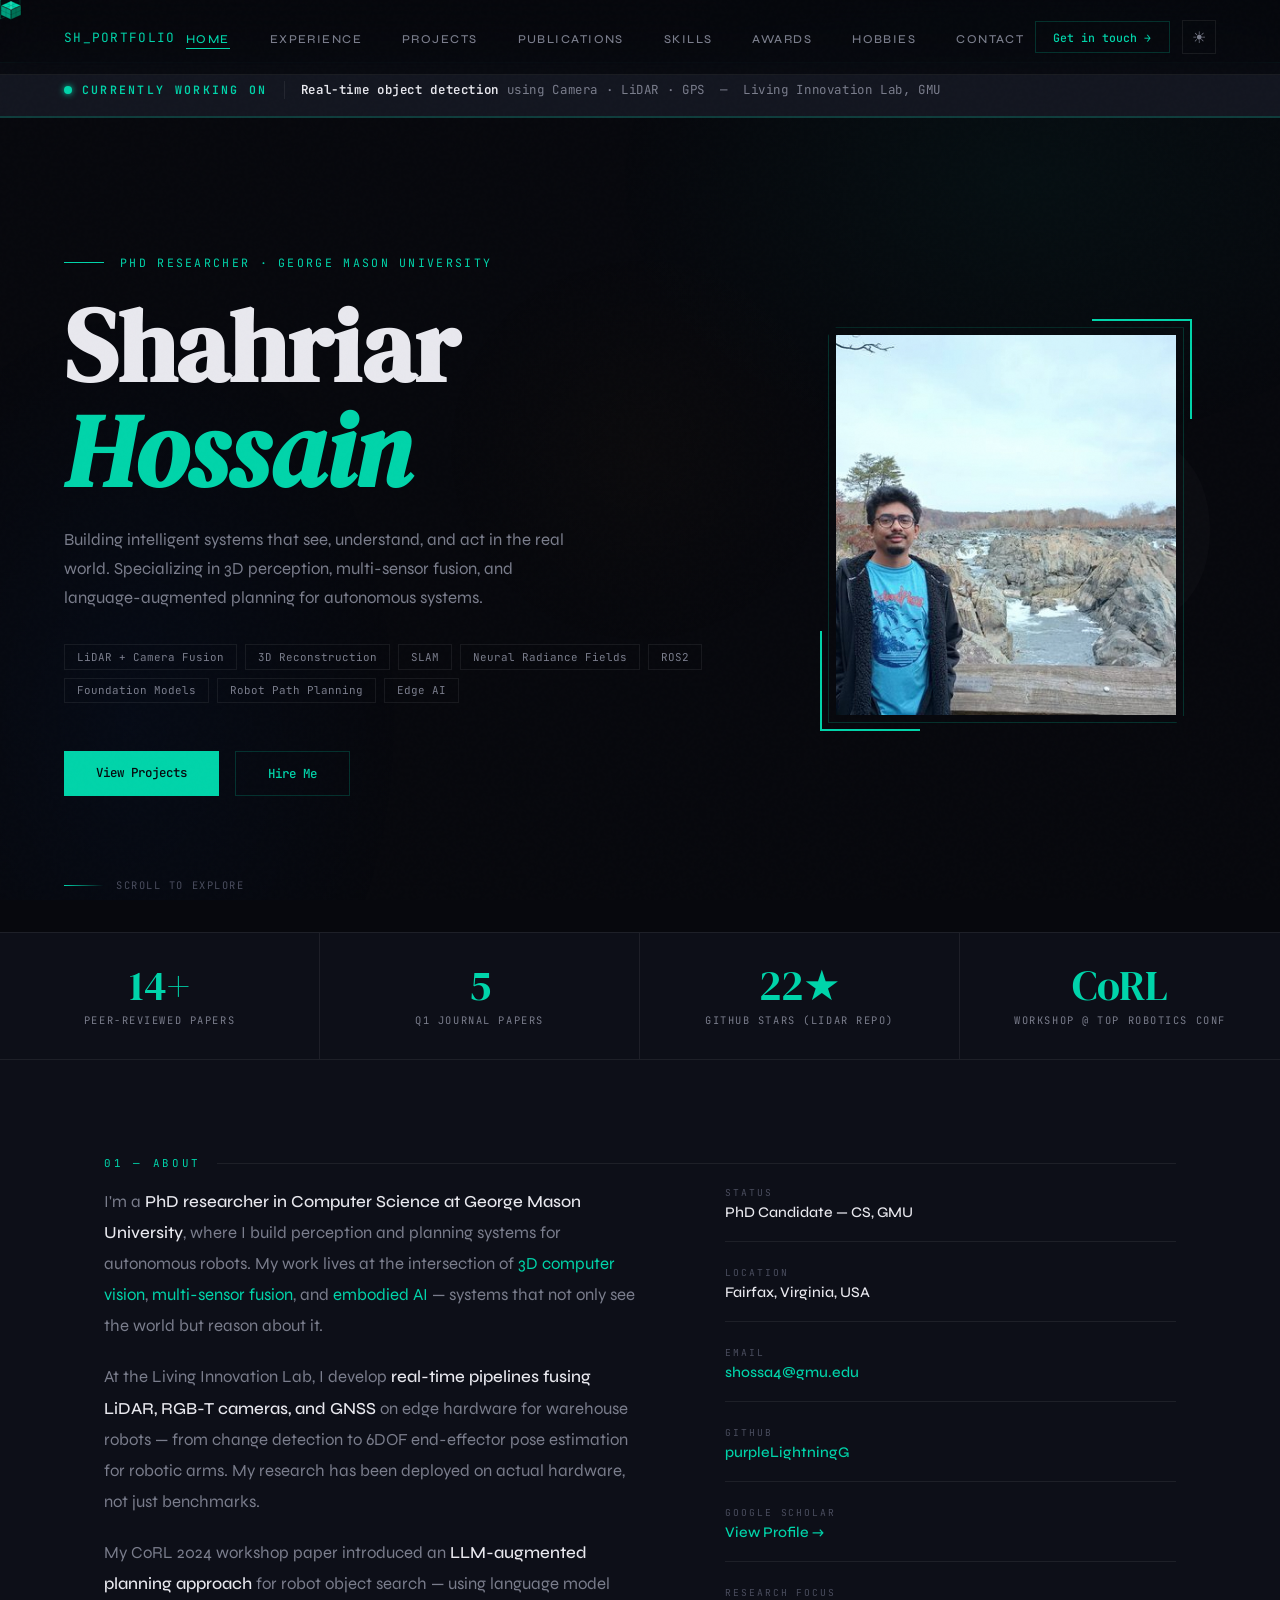
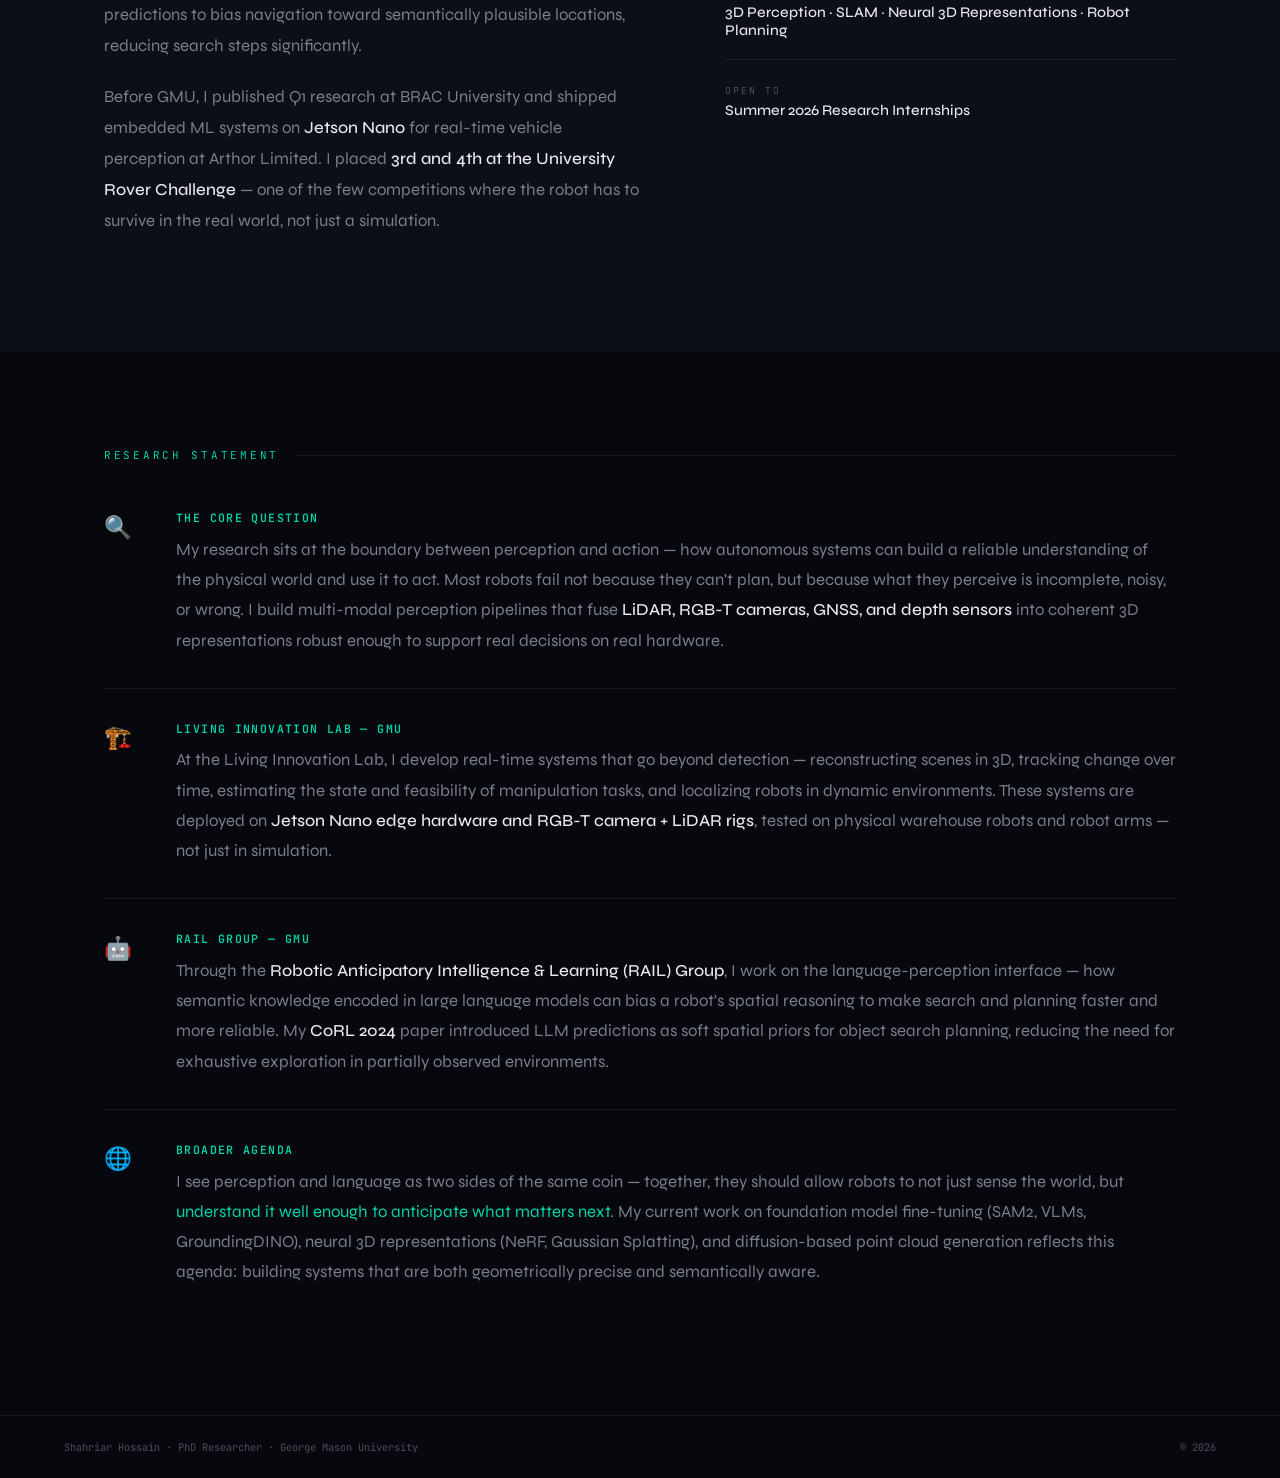
==== commit a0b7a60f: "Add files via upload" ====
--- a/index.html
+++ b/index.html
@@ -812,6 +812,17 @@
   .hero-bg-num { display: none; }
 }
 
+/* ── Research Statement ── */
+.research-statement { display: flex; flex-direction: column; gap: 0; }
+.rs-block { display: grid; grid-template-columns: 48px 1fr; gap: 0 1.5rem; padding: 2rem 0; border-bottom: 0.5px solid var(--border); align-items: start; }
+.rs-block:last-child { border-bottom: none; }
+.rs-icon { font-size: 1.4rem; padding-top: 0.2rem; }
+.rs-head { font-size: 0.72rem; font-weight: 600; color: var(--teal); font-family: var(--font-mono); letter-spacing: 0.12em; text-transform: uppercase; margin-bottom: 0.6rem; }
+.rs-body { font-size: 1.05rem; color: var(--muted); line-height: 1.8; margin: 0; }
+.rs-body strong { color: var(--text); font-weight: 500; }
+.rs-body em { color: var(--teal); font-style: normal; }
+@media (max-width: 900px) { .rs-block { grid-template-columns: 36px 1fr; gap: 0 1rem; } }
+
 .page-main { padding-top: 80px; min-height: 100vh; position: relative; z-index: 1; }
 .page-hero { background: var(--bg2); border-bottom: 1px solid var(--border); padding: 5rem 4rem 3rem; }
 .page-hero .back-link { font-family:var(--font-mono); font-size:0.7rem; color:var(--muted); text-decoration:none; display:inline-flex; align-items:center; gap:0.5rem; margin-bottom:1.25rem; transition:color 0.2s; }
@@ -830,7 +841,6 @@
   <a href="index.html" class="nav-logo">SH_PORTFOLIO</a>
   <ul class="nav-links">
     <li><a href="index.html"style="color:var(--teal)">Home</a></li>
-    <li><a href="about.html">About</a></li>
     <li><a href="experience.html">Experience</a></li>
     <li><a href="projects.html">Projects</a></li>
     <li><a href="publications.html">Publications</a></li>
@@ -875,8 +885,8 @@
     <span class="tag">Edge AI</span>
   </div>
   <div class="hero-ctas">
-    <a href="#projects" class="btn-primary">View Projects</a>
-    <a href="#contact" class="btn-outline" onclick="showClickHint()">Hire Me</a>
+    <a href="projects.html" class="btn-primary">View Projects</a>
+    <a href="contact.html" class="btn-outline">Hire Me</a>
   </div>
   <div class="scroll-hint">
     <span class="scroll-line"></span>
@@ -916,6 +926,88 @@
 </div>
 
 
+
+<!-- About -->
+<section id="about" style="background:var(--bg2);">
+  <div class="sec-wrap">
+    <div class="sec-label">01 — About</div>
+    <div class="about-grid">
+      <div class="about-text reveal">
+        <p>I'm a <strong>PhD researcher in Computer Science at George Mason University</strong>, where I build perception and planning systems for autonomous robots. My work lives at the intersection of <em>3D computer vision</em>, <em>multi-sensor fusion</em>, and <em>embodied AI</em> — systems that not only see the world but reason about it.</p>
+        <p>At the Living Innovation Lab, I develop <strong>real-time pipelines fusing LiDAR, RGB-T cameras, and GNSS</strong> on edge hardware for warehouse robots — from change detection to 6DOF end-effector pose estimation for robotic arms. My research has been deployed on actual hardware, not just benchmarks.</p>
+        <p>My CoRL 2024 workshop paper introduced an <strong>LLM-augmented planning approach</strong> for robot object search — using language model predictions to bias navigation toward semantically plausible locations, reducing search steps significantly.</p>
+        <p>Before GMU, I published Q1 research at BRAC University and shipped embedded ML systems on <strong>Jetson Nano</strong> for real-time vehicle perception at Arthor Limited. I placed <strong>3rd and 4th at the University Rover Challenge</strong> — one of the few competitions where the robot has to survive in the real world, not just a simulation.</p>
+      </div>
+      <div class="about-sidebar reveal">
+        <div class="info-row">
+          <span class="info-label">Status</span>
+          <span class="info-val">PhD Candidate — CS, GMU</span>
+        </div>
+        <div class="info-row">
+          <span class="info-label">Location</span>
+          <span class="info-val">Fairfax, Virginia, USA</span>
+        </div>
+        <div class="info-row">
+          <span class="info-label">Email</span>
+          <span class="info-val"><a href="mailto:shossa4@gmu.edu">shossa4@gmu.edu</a></span>
+        </div>
+        <div class="info-row">
+          <span class="info-label">GitHub</span>
+          <span class="info-val"><a href="https://github.com/purpleLightningG" target="_blank">purpleLightningG</a></span>
+        </div>
+        <div class="info-row">
+          <span class="info-label">Google Scholar</span>
+          <span class="info-val"><a href="https://scholar.google.com/citations?user=UL1s_poAAAAJ" target="_blank">View Profile →</a></span>
+        </div>
+        <div class="info-row">
+          <span class="info-label">Research Focus</span>
+          <span class="info-val">3D Perception · SLAM · Neural 3D Representations · Robot Planning</span>
+        </div>
+        <div class="info-row">
+          <span class="info-label">Open To</span>
+          <span class="info-val">Summer 2026 Research Internships</span>
+        </div>
+      </div>
+    </div>
+  </div>
+</section>
+
+<!-- Research Statement -->
+<section style="background:var(--bg);">
+  <div class="sec-wrap">
+    <div class="sec-label reveal">Research Statement</div>
+    <div class="research-statement reveal">
+      <div class="rs-block">
+        <div class="rs-icon">🔍</div>
+        <div class="rs-content">
+          <div class="rs-head">The Core Question</div>
+          <p class="rs-body">My research sits at the boundary between perception and action — how autonomous systems can build a reliable understanding of the physical world and use it to act. Most robots fail not because they can't plan, but because what they perceive is incomplete, noisy, or wrong. I build multi-modal perception pipelines that fuse <strong>LiDAR, RGB-T cameras, GNSS, and depth sensors</strong> into coherent 3D representations robust enough to support real decisions on real hardware.</p>
+        </div>
+      </div>
+      <div class="rs-block">
+        <div class="rs-icon">🏗️</div>
+        <div class="rs-content">
+          <div class="rs-head">Living Innovation Lab — GMU</div>
+          <p class="rs-body">At the Living Innovation Lab, I develop real-time systems that go beyond detection — reconstructing scenes in 3D, tracking change over time, estimating the state and feasibility of manipulation tasks, and localizing robots in dynamic environments. These systems are deployed on <strong>Jetson Nano edge hardware and RGB-T camera + LiDAR rigs</strong>, tested on physical warehouse robots and robot arms — not just in simulation.</p>
+        </div>
+      </div>
+      <div class="rs-block">
+        <div class="rs-icon">🤖</div>
+        <div class="rs-content">
+          <div class="rs-head">RAIL Group — GMU</div>
+          <p class="rs-body">Through the <strong>Robotic Anticipatory Intelligence & Learning (RAIL) Group</strong>, I work on the language-perception interface — how semantic knowledge encoded in large language models can bias a robot's spatial reasoning to make search and planning faster and more reliable. My <strong>CoRL 2024</strong> paper introduced LLM predictions as soft spatial priors for object search planning, reducing the need for exhaustive exploration in partially observed environments.</p>
+        </div>
+      </div>
+      <div class="rs-block">
+        <div class="rs-icon">🌐</div>
+        <div class="rs-content">
+          <div class="rs-head">Broader Agenda</div>
+          <p class="rs-body">I see perception and language as two sides of the same coin — together, they should allow robots to not just sense the world, but <em>understand it well enough to anticipate what matters next</em>. My current work on foundation model fine-tuning (SAM2, VLMs, GroundingDINO), neural 3D representations (NeRF, Gaussian Splatting), and diffusion-based point cloud generation reflects this agenda: building systems that are both geometrically precise and semantically aware.</p>
+        </div>
+      </div>
+    </div>
+  </div>
+</section>
 <footer>
   <span class="footer-left">Shahriar Hossain · PhD Researcher · George Mason University</span>
   <span class="footer-right" id="footer-year"></span>
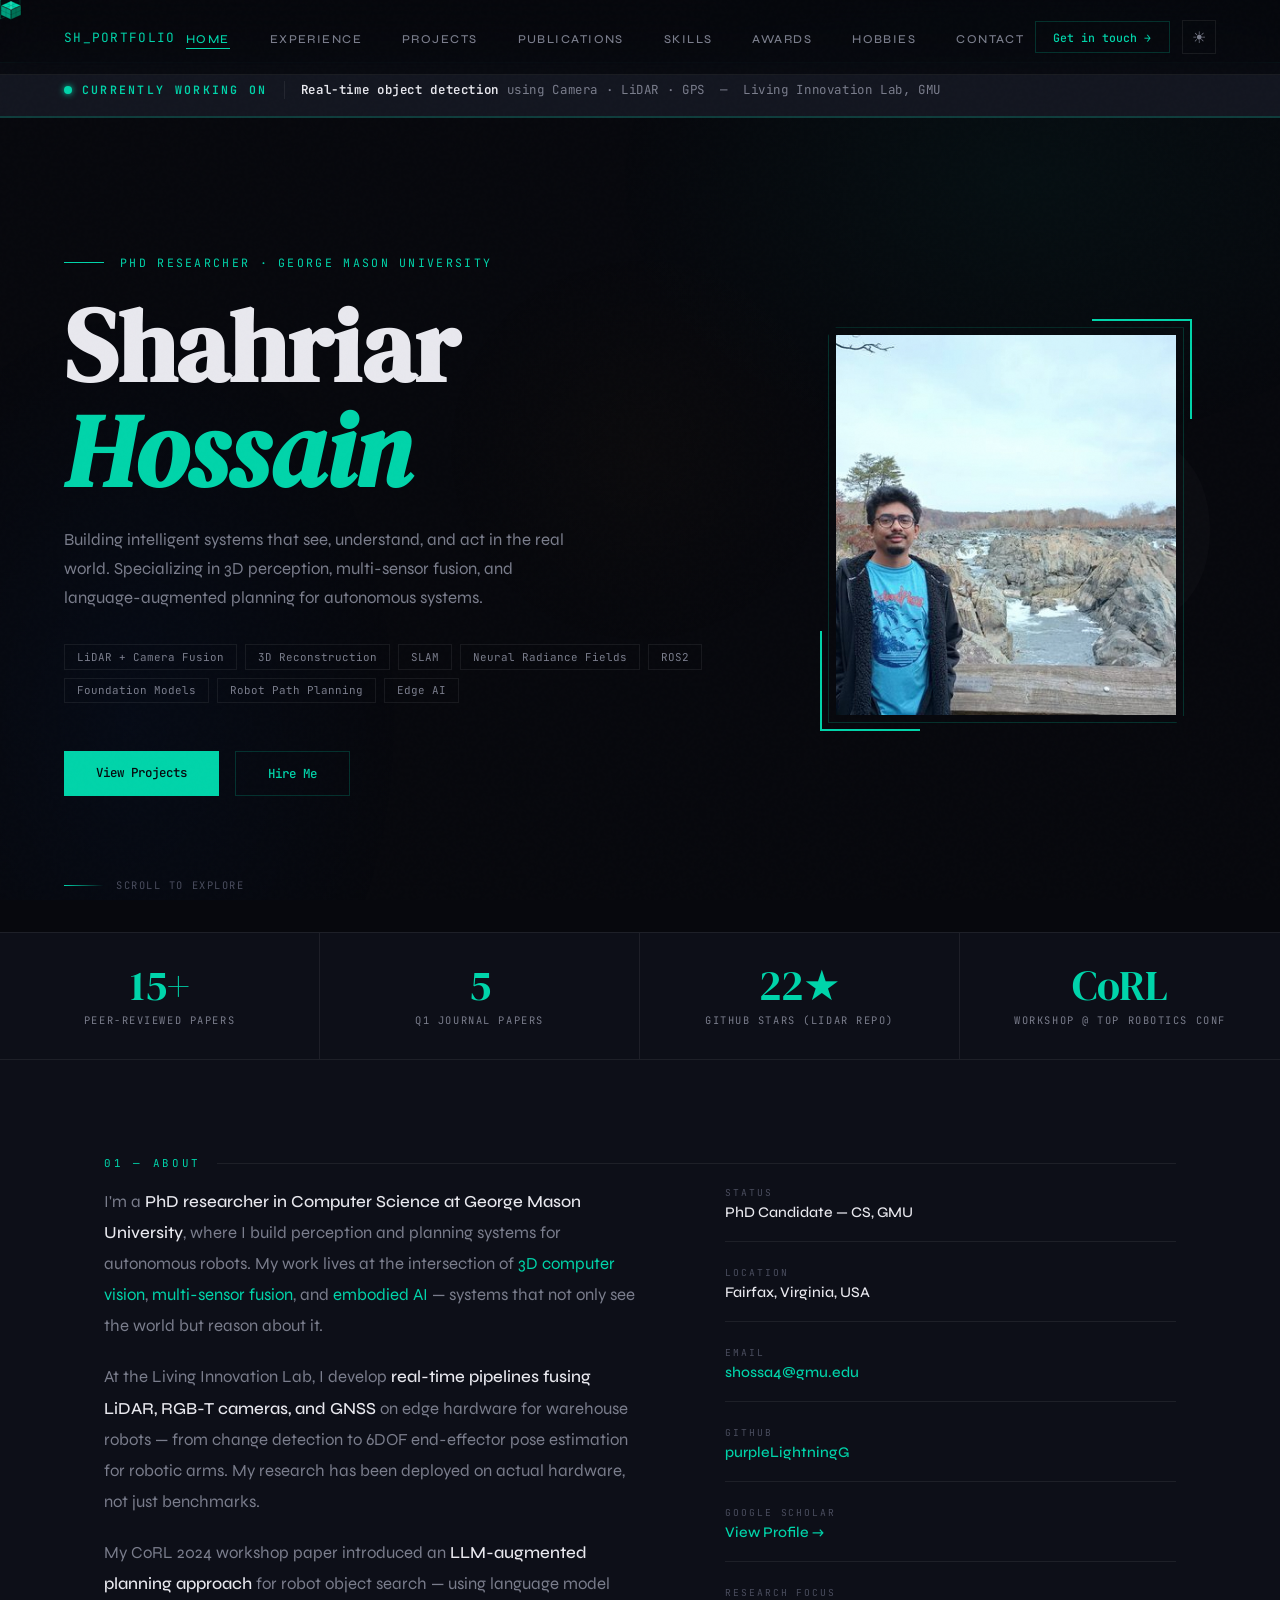
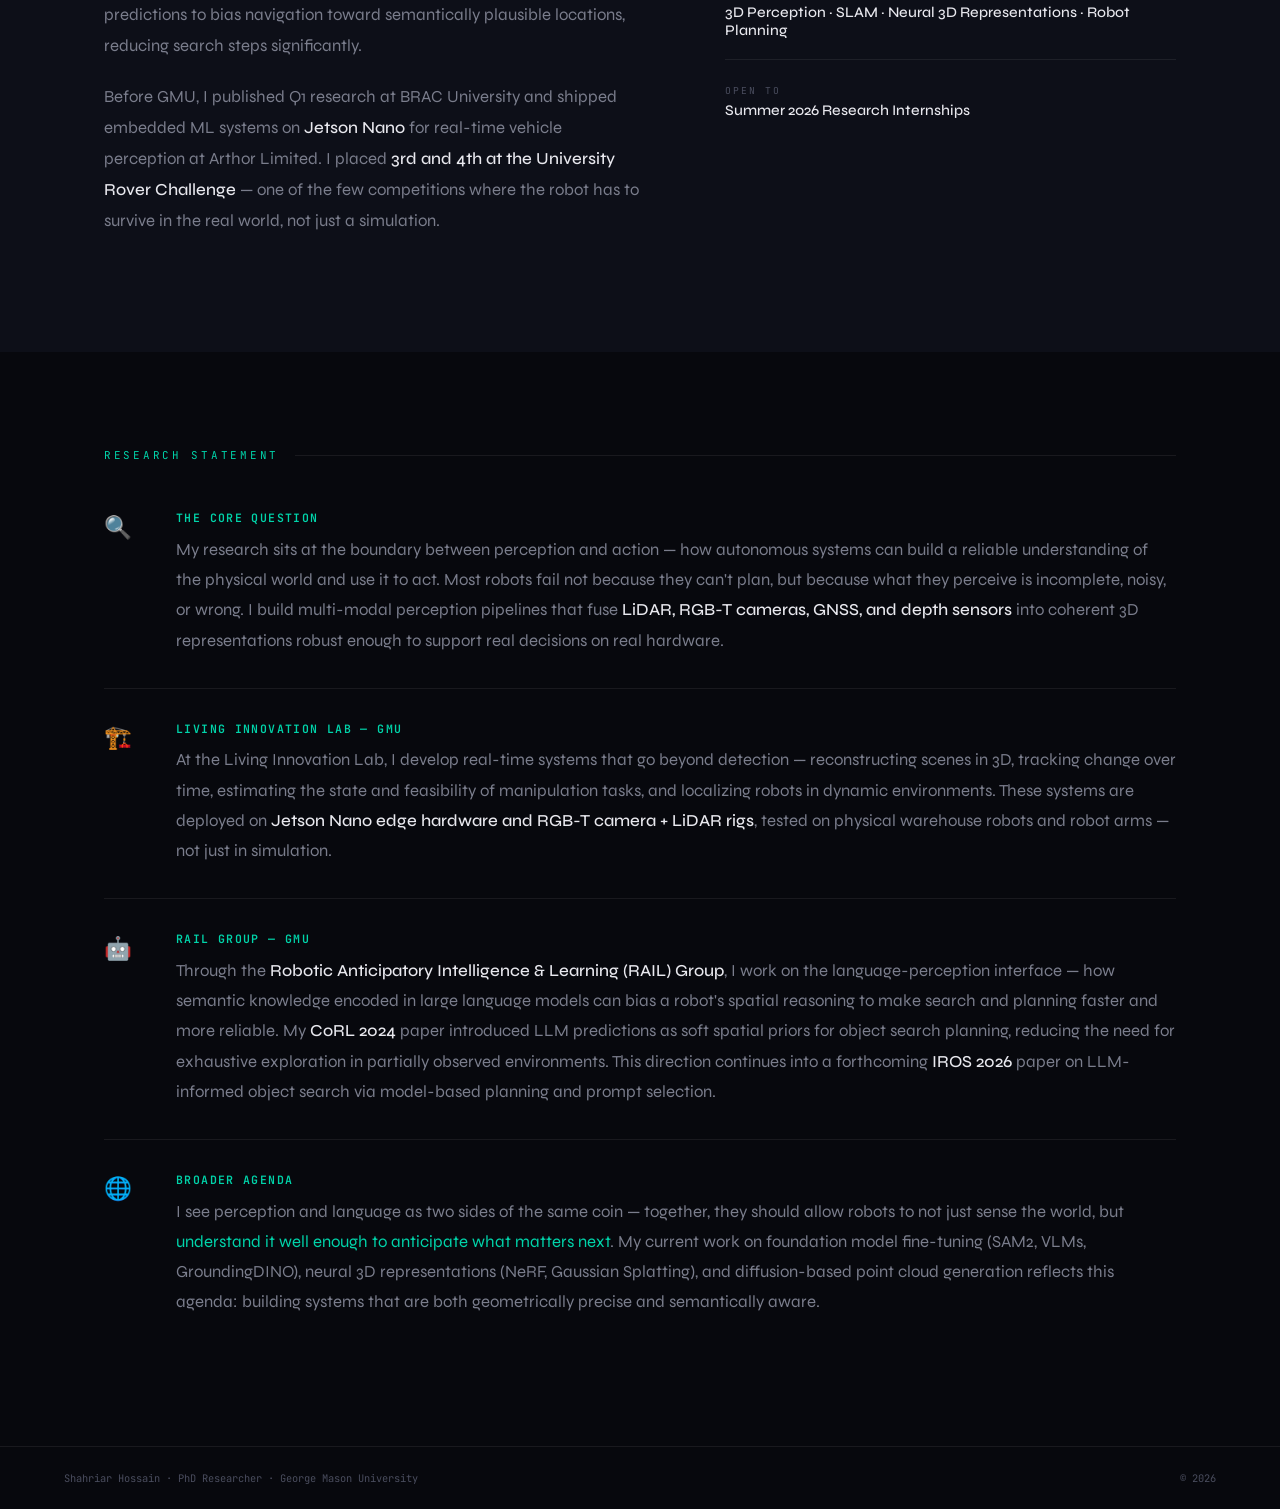
==== commit bc6ebe74: "Update stats and research description in index.html Updated the number of peer-reviewed papers and a" ====
--- a/index.html
+++ b/index.html
@@ -904,7 +904,7 @@
 <!-- Stats Bar -->
 <div class="stats-bar reveal">
   <div class="stat">
-    <div class="stat-num">14+</div>
+    <div class="stat-num">15+</div>
     <div class="stat-label">Peer-Reviewed Papers</div>
   </div>
   <div class="stat">
@@ -995,7 +995,7 @@
         <div class="rs-icon">🤖</div>
         <div class="rs-content">
           <div class="rs-head">RAIL Group — GMU</div>
-          <p class="rs-body">Through the <strong>Robotic Anticipatory Intelligence & Learning (RAIL) Group</strong>, I work on the language-perception interface — how semantic knowledge encoded in large language models can bias a robot's spatial reasoning to make search and planning faster and more reliable. My <strong>CoRL 2024</strong> paper introduced LLM predictions as soft spatial priors for object search planning, reducing the need for exhaustive exploration in partially observed environments.</p>
+          <p class="rs-body">Through the <strong>Robotic Anticipatory Intelligence & Learning (RAIL) Group</strong>, I work on the language-perception interface — how semantic knowledge encoded in large language models can bias a robot's spatial reasoning to make search and planning faster and more reliable. My <strong>CoRL 2024</strong> paper introduced LLM predictions as soft spatial priors for object search planning, reducing the need for exhaustive exploration in partially observed environments. This direction continues into a forthcoming <strong>IROS 2026</strong> paper on LLM-informed object search via model-based planning and prompt selection.</p>
         </div>
       </div>
       <div class="rs-block">
@@ -1039,4 +1039,4 @@
 </script>
 <script data-goatcounter="https://shahriar-hossain.goatcounter.com/count" async src="//gc.zgo.at/count.js"></script>
 </body>
-</html>+</html>
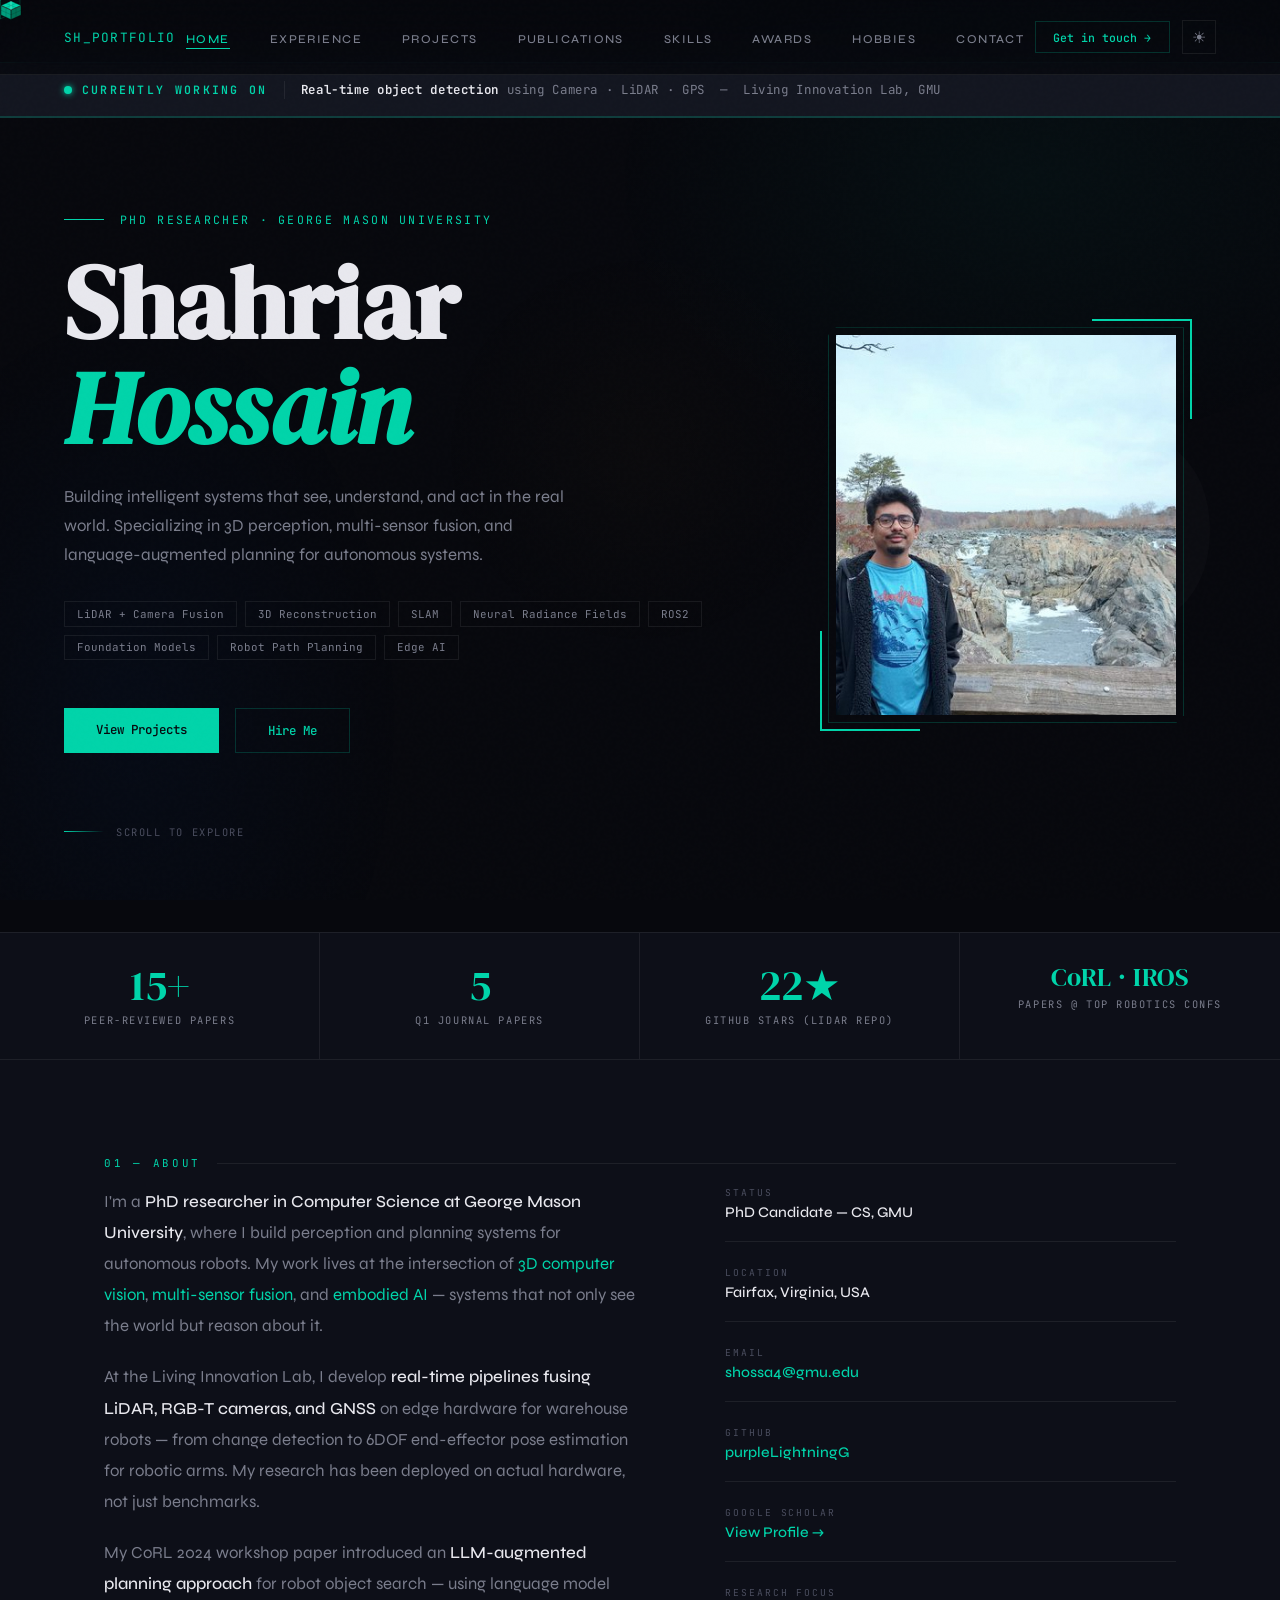
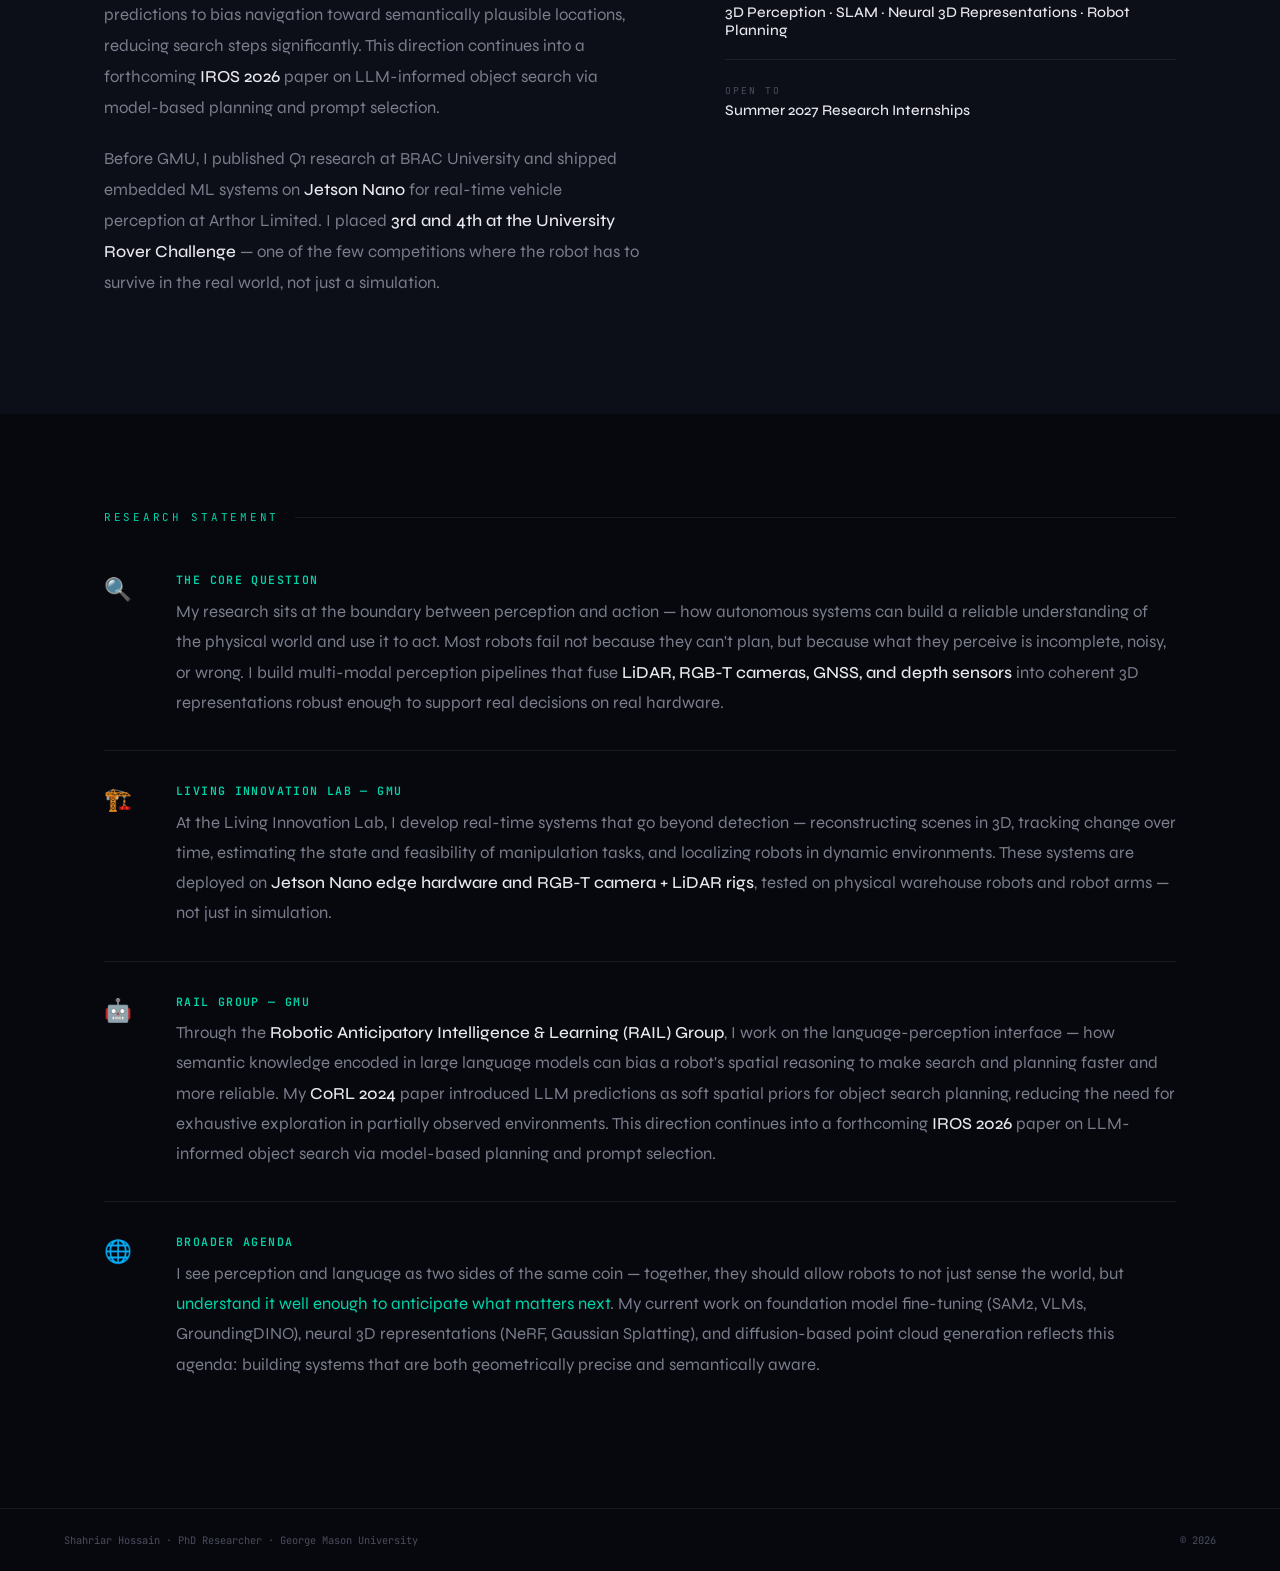
==== commit 29ad2b91: "Revise scroll hint and update research paper details Updated the scroll hint margin and modified the" ====
--- a/index.html
+++ b/index.html
@@ -333,7 +333,7 @@
 
 /* scroll indicator */
 .scroll-hint {
-  position: absolute; bottom: 2.5rem; left: 4rem;
+  margin-top: 4.5rem;
   display: flex; align-items: center; gap: 0.75rem;
   font-family: var(--font-mono); font-size: 0.65rem;
   color: var(--muted2); letter-spacing: 0.15em;
@@ -918,9 +918,9 @@
     </a>
   </div>
   <div class="stat">
-    <a href="https://openreview.net/forum?id=qQPp4MZbpb" target="_blank" class="stat-link">
-      <div class="stat-num">CoRL</div>
-      <div class="stat-label">Workshop @ Top Robotics Conf</div>
+    <a href="publications.html" class="stat-link">
+      <div class="stat-num" style="font-size:1.6rem;letter-spacing:0.02em;">CoRL · IROS</div>
+      <div class="stat-label">Papers @ Top Robotics Confs</div>
     </a>
   </div>
 </div>
@@ -935,7 +935,7 @@
       <div class="about-text reveal">
         <p>I'm a <strong>PhD researcher in Computer Science at George Mason University</strong>, where I build perception and planning systems for autonomous robots. My work lives at the intersection of <em>3D computer vision</em>, <em>multi-sensor fusion</em>, and <em>embodied AI</em> — systems that not only see the world but reason about it.</p>
         <p>At the Living Innovation Lab, I develop <strong>real-time pipelines fusing LiDAR, RGB-T cameras, and GNSS</strong> on edge hardware for warehouse robots — from change detection to 6DOF end-effector pose estimation for robotic arms. My research has been deployed on actual hardware, not just benchmarks.</p>
-        <p>My CoRL 2024 workshop paper introduced an <strong>LLM-augmented planning approach</strong> for robot object search — using language model predictions to bias navigation toward semantically plausible locations, reducing search steps significantly.</p>
+        <p>My CoRL 2024 workshop paper introduced an <strong>LLM-augmented planning approach</strong> for robot object search — using language model predictions to bias navigation toward semantically plausible locations, reducing search steps significantly. This direction continues into a forthcoming <strong>IROS 2026</strong> paper on LLM-informed object search via model-based planning and prompt selection.</p>
         <p>Before GMU, I published Q1 research at BRAC University and shipped embedded ML systems on <strong>Jetson Nano</strong> for real-time vehicle perception at Arthor Limited. I placed <strong>3rd and 4th at the University Rover Challenge</strong> — one of the few competitions where the robot has to survive in the real world, not just a simulation.</p>
       </div>
       <div class="about-sidebar reveal">
@@ -965,7 +965,7 @@
         </div>
         <div class="info-row">
           <span class="info-label">Open To</span>
-          <span class="info-val">Summer 2026 Research Internships</span>
+          <span class="info-val">Summer 2027 Research Internships</span>
         </div>
       </div>
     </div>
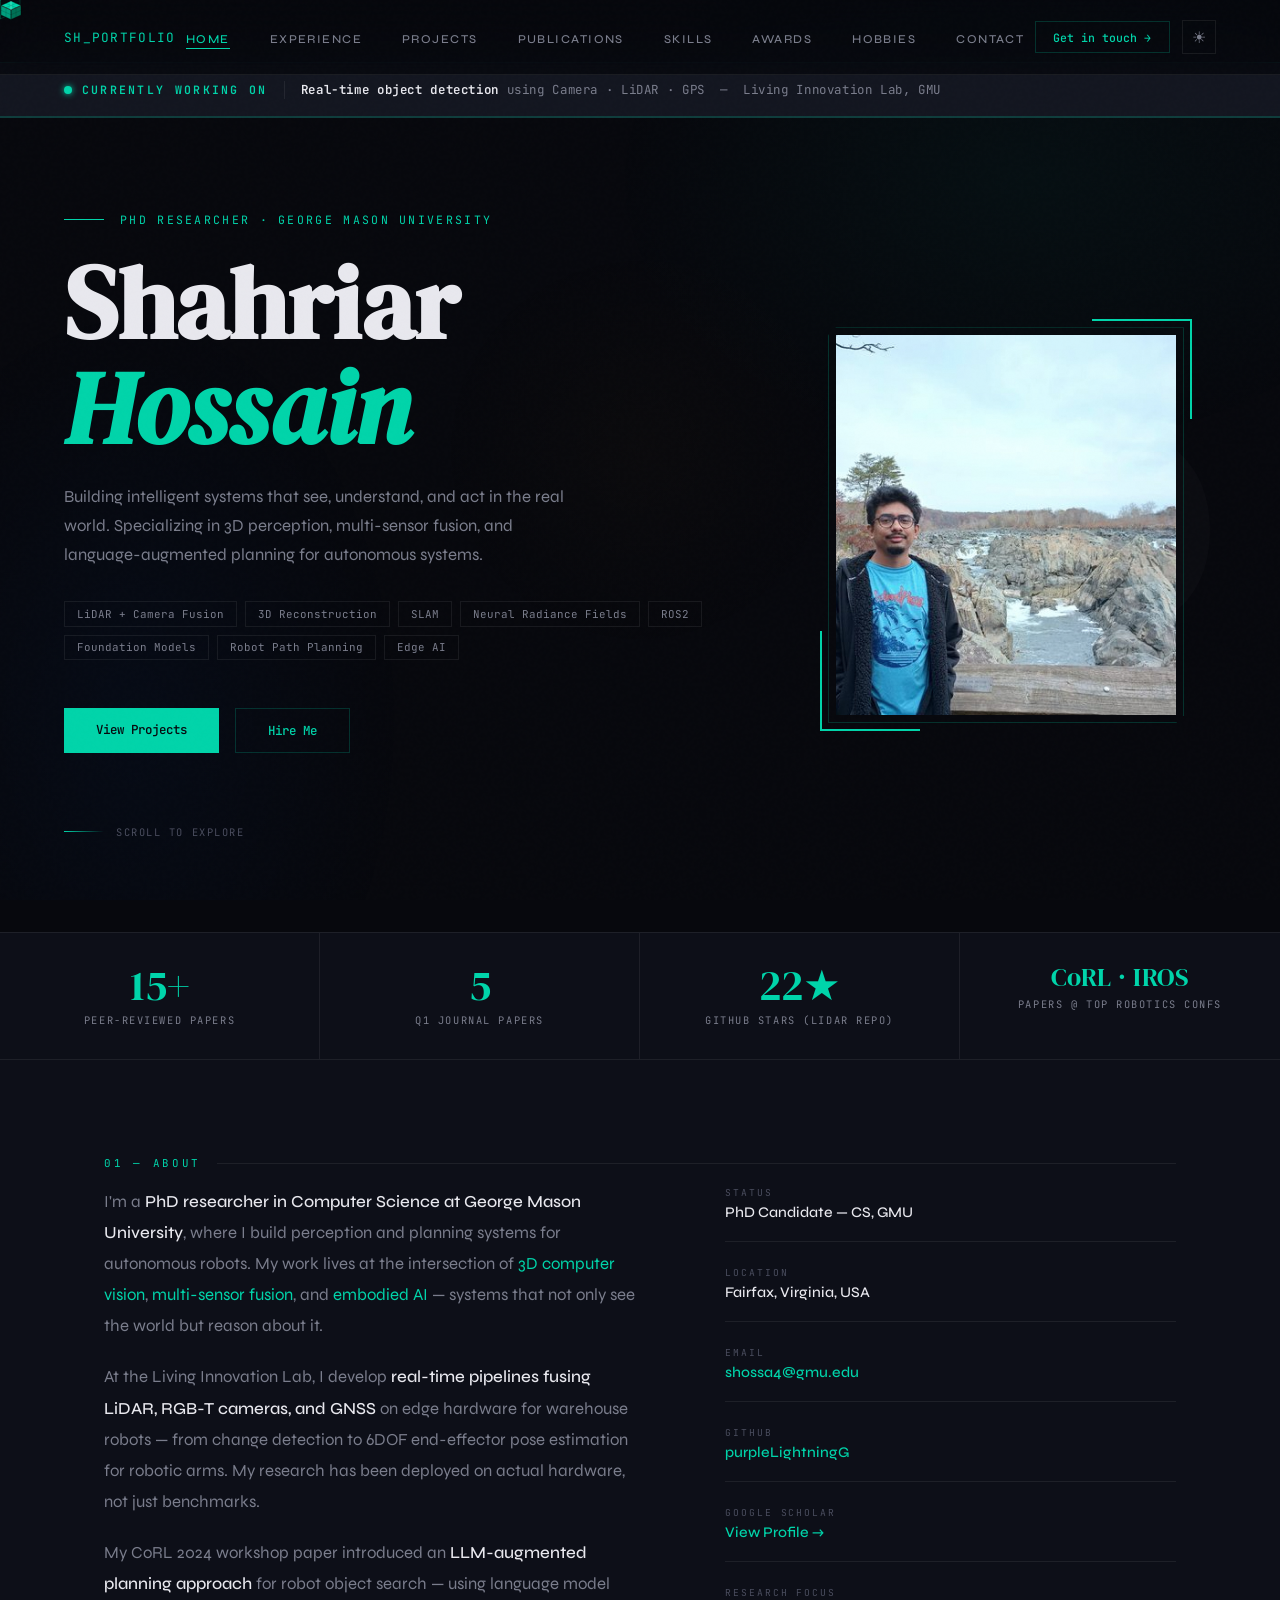
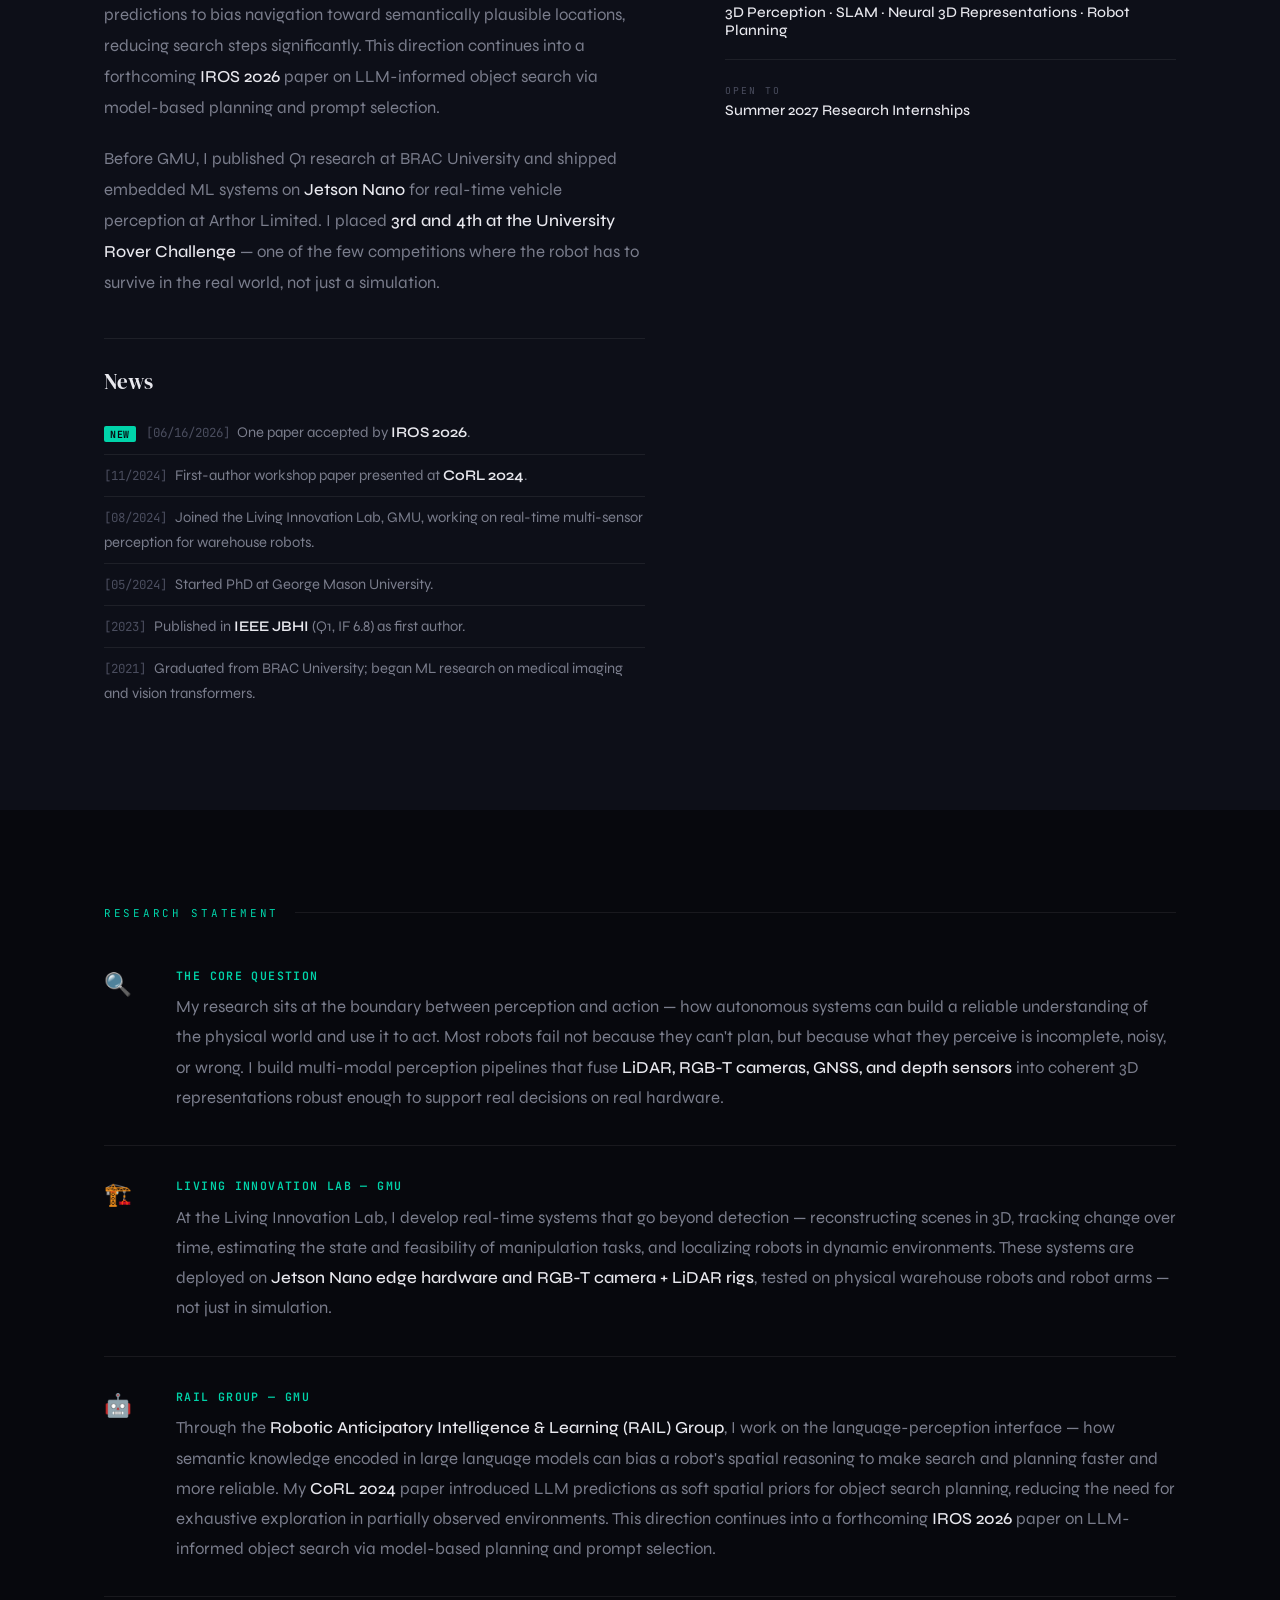
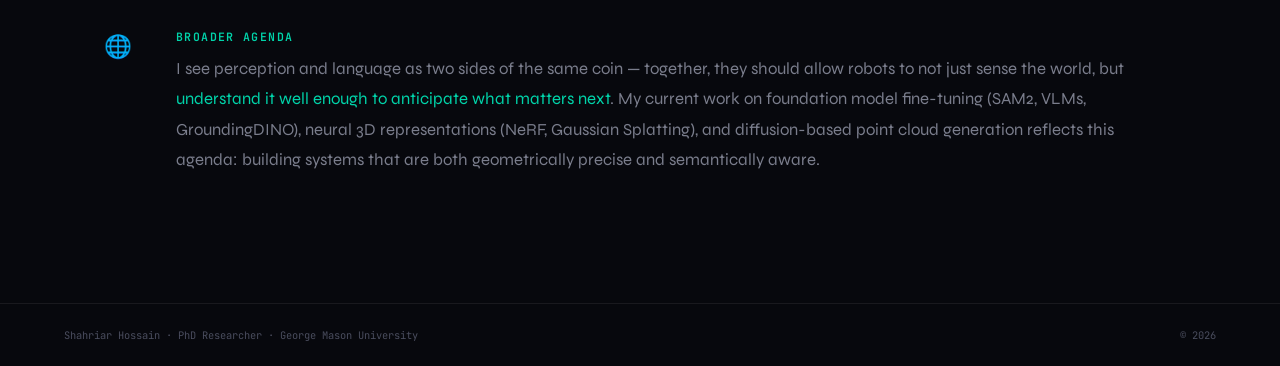
==== commit c219fb84: "Create news section in index.html Added a news section with recent updates and achievements." ====
--- a/index.html
+++ b/index.html
@@ -419,6 +419,34 @@
 }
 .about-text p strong { color: var(--text); font-weight: 500; }
 .about-text p em { color: var(--teal); font-style: normal; }
+.news-section {
+  margin-top: 2.5rem;
+  padding-top: 1.75rem;
+  border-top: 1px solid var(--border);
+}
+.news-heading {
+  font-family: var(--font-disp);
+  font-size: 1.3rem; color: var(--text);
+  margin-bottom: 1rem;
+}
+.news-list { list-style: none; padding: 0; margin: 0; }
+.news-list li {
+  font-size: 0.92rem; color: var(--muted);
+  line-height: 1.7; padding: 0.5rem 0;
+  border-bottom: 0.5px solid var(--border);
+}
+.news-list li:last-child { border-bottom: none; }
+.news-list li strong { color: var(--text); font-weight: 600; }
+.news-date {
+  font-family: var(--font-mono); font-size: 0.78rem;
+  color: var(--muted2); margin-right: 0.3rem;
+}
+.news-tag {
+  font-family: var(--font-mono); font-size: 0.62rem; font-weight: 700;
+  background: var(--teal); color: var(--bg);
+  padding: 0.12rem 0.4rem; margin-right: 0.4rem;
+  letter-spacing: 0.05em; border-radius: 2px;
+}
 .about-sidebar { display: flex; flex-direction: column; gap: 1.5rem; }
 .info-row {
   display: flex; flex-direction: column; gap: 0.25rem;
@@ -937,6 +965,18 @@
         <p>At the Living Innovation Lab, I develop <strong>real-time pipelines fusing LiDAR, RGB-T cameras, and GNSS</strong> on edge hardware for warehouse robots — from change detection to 6DOF end-effector pose estimation for robotic arms. My research has been deployed on actual hardware, not just benchmarks.</p>
         <p>My CoRL 2024 workshop paper introduced an <strong>LLM-augmented planning approach</strong> for robot object search — using language model predictions to bias navigation toward semantically plausible locations, reducing search steps significantly. This direction continues into a forthcoming <strong>IROS 2026</strong> paper on LLM-informed object search via model-based planning and prompt selection.</p>
         <p>Before GMU, I published Q1 research at BRAC University and shipped embedded ML systems on <strong>Jetson Nano</strong> for real-time vehicle perception at Arthor Limited. I placed <strong>3rd and 4th at the University Rover Challenge</strong> — one of the few competitions where the robot has to survive in the real world, not just a simulation.</p>
+
+        <div class="news-section">
+          <div class="news-heading">News</div>
+          <ul class="news-list">
+            <li><span class="news-tag">NEW</span> <span class="news-date">[06/16/2026]</span> One paper accepted by <strong>IROS 2026</strong>.</li>
+            <li><span class="news-date">[11/2024]</span> First-author workshop paper presented at <strong>CoRL 2024</strong>.</li>
+            <li><span class="news-date">[08/2024]</span> Joined the Living Innovation Lab, GMU, working on real-time multi-sensor perception for warehouse robots.</li>
+            <li><span class="news-date">[05/2024]</span> Started PhD at George Mason University.</li>
+            <li><span class="news-date">[2023]</span> Published in <strong>IEEE JBHI</strong> (Q1, IF 6.8) as first author.</li>
+            <li><span class="news-date">[2021]</span> Graduated from BRAC University; began ML research on medical imaging and vision transformers.</li>
+          </ul>
+        </div>
       </div>
       <div class="about-sidebar reveal">
         <div class="info-row">
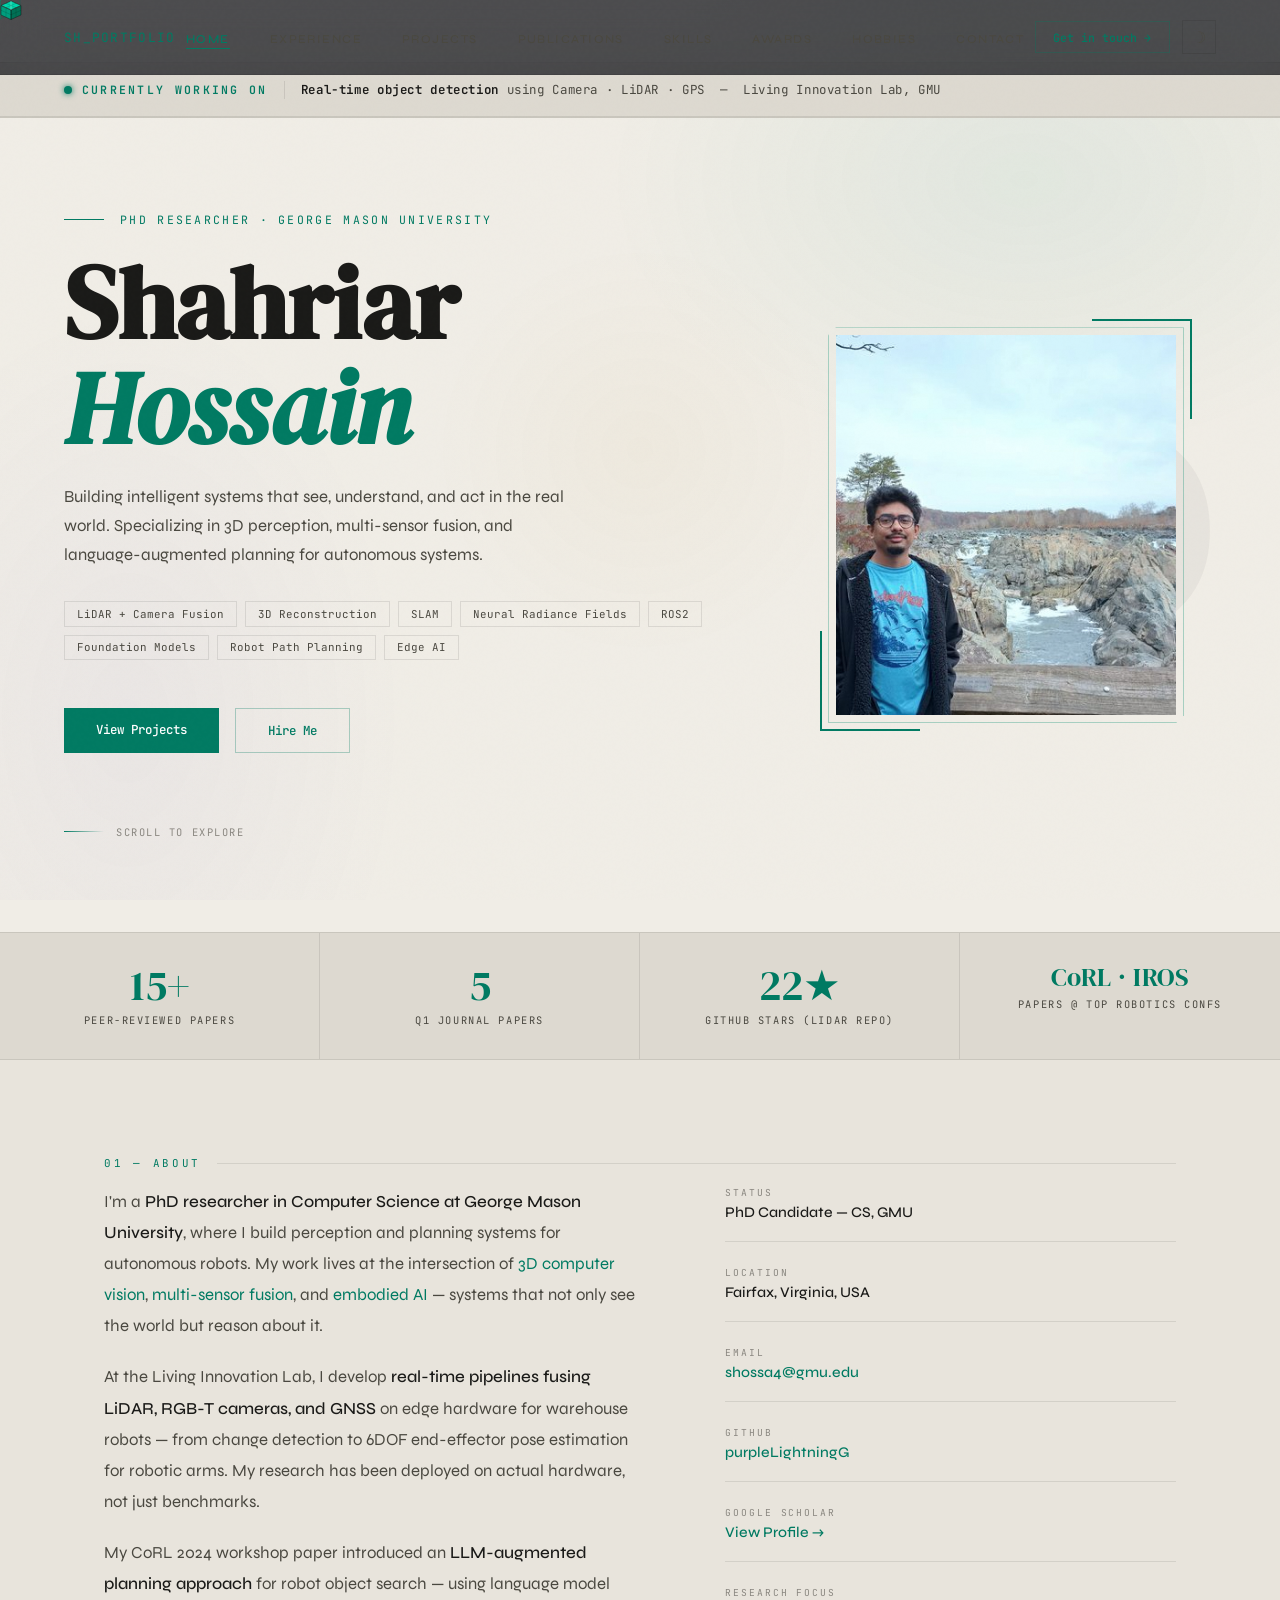
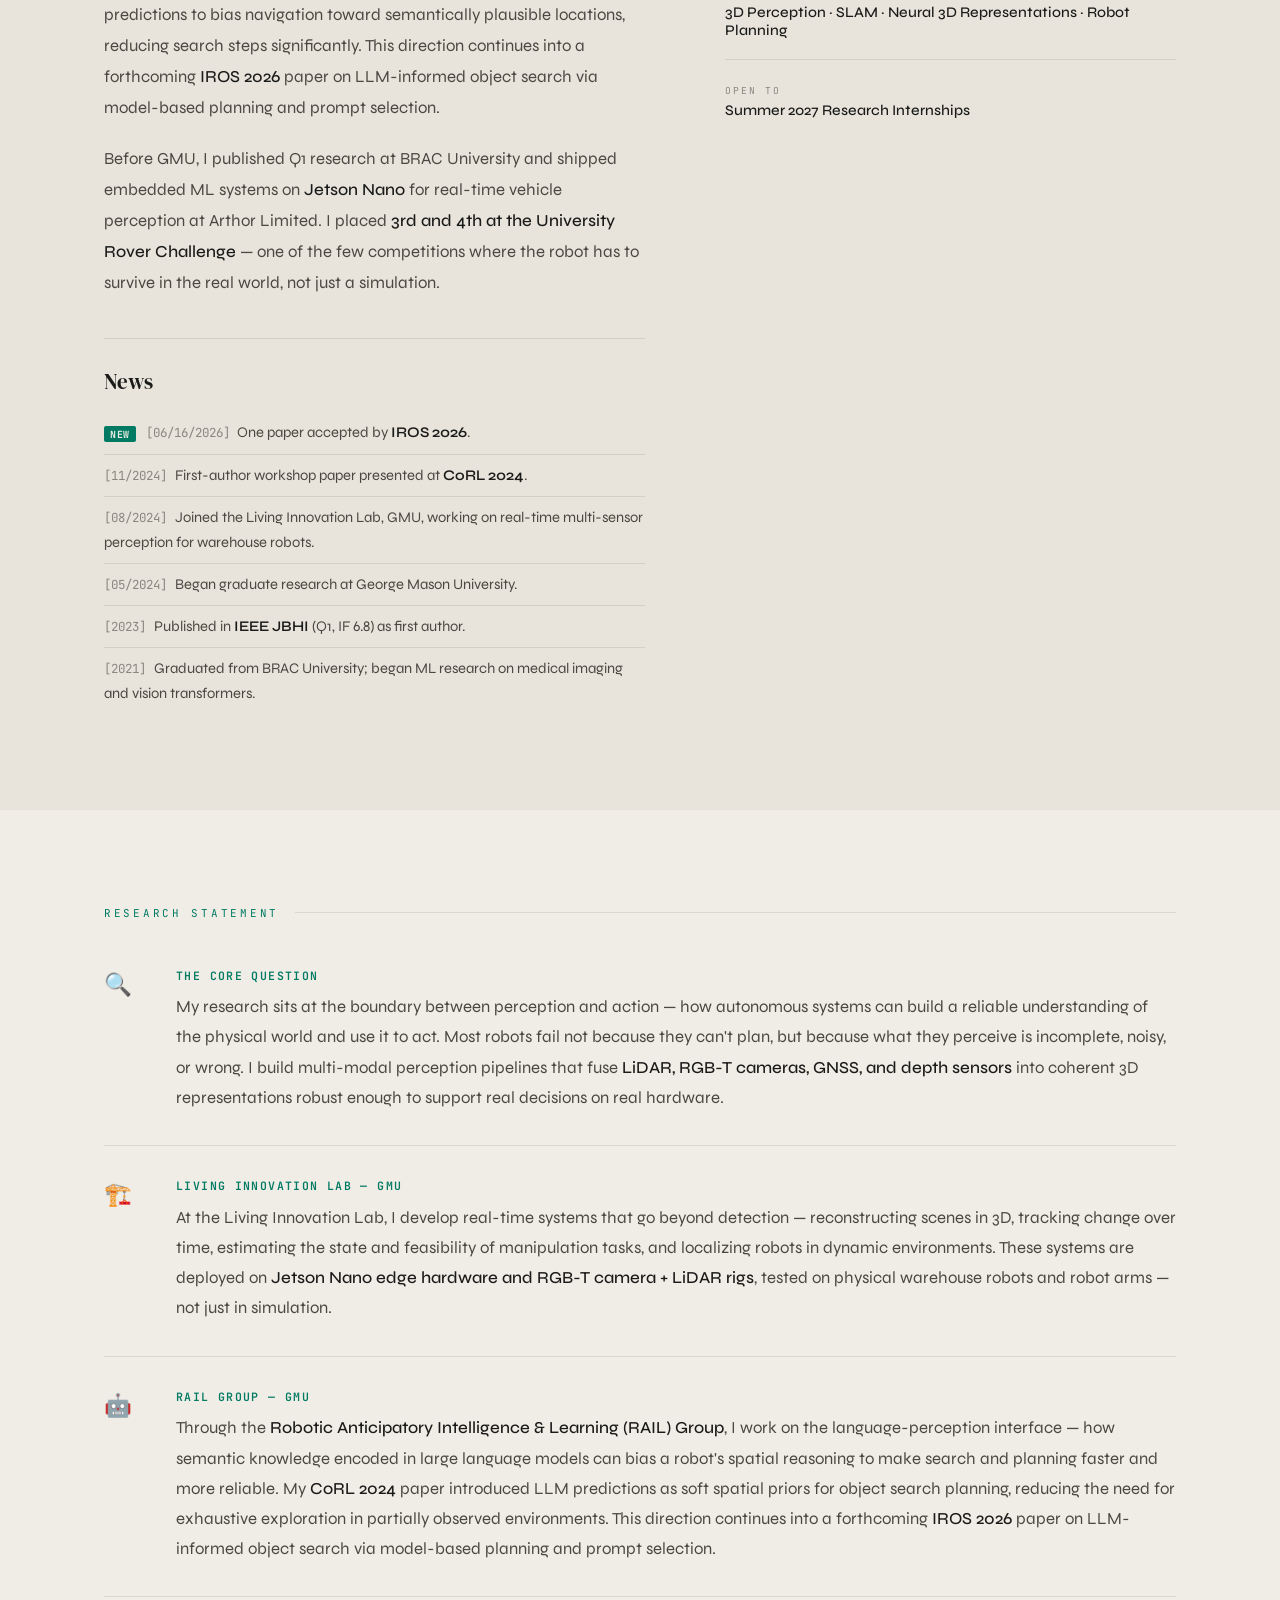
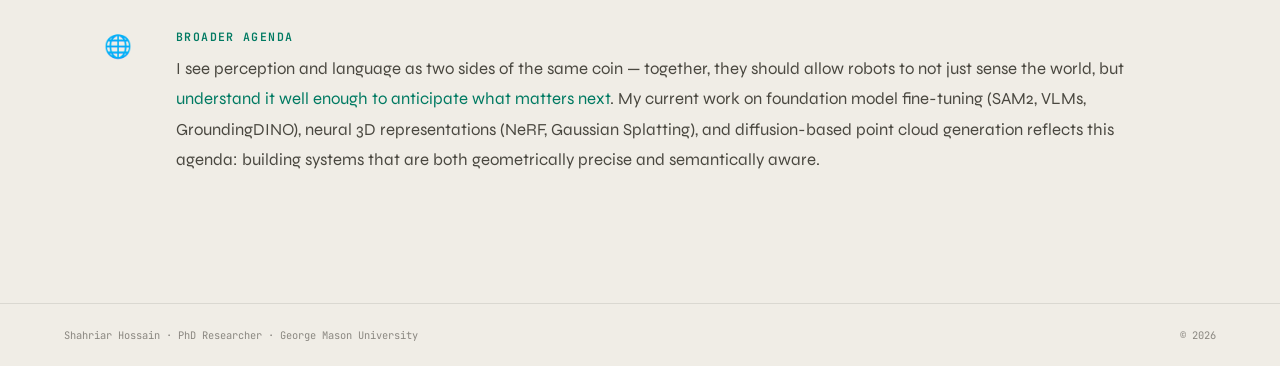
==== commit 1926cdd9: "Add files via upload" ====
--- a/index.html
+++ b/index.html
@@ -972,7 +972,7 @@
             <li><span class="news-tag">NEW</span> <span class="news-date">[06/16/2026]</span> One paper accepted by <strong>IROS 2026</strong>.</li>
             <li><span class="news-date">[11/2024]</span> First-author workshop paper presented at <strong>CoRL 2024</strong>.</li>
             <li><span class="news-date">[08/2024]</span> Joined the Living Innovation Lab, GMU, working on real-time multi-sensor perception for warehouse robots.</li>
-            <li><span class="news-date">[05/2024]</span> Started PhD at George Mason University.</li>
+            <li><span class="news-date">[05/2024]</span> Began graduate research at George Mason University.</li>
             <li><span class="news-date">[2023]</span> Published in <strong>IEEE JBHI</strong> (Q1, IF 6.8) as first author.</li>
             <li><span class="news-date">[2021]</span> Graduated from BRAC University; began ML research on medical imaging and vision transformers.</li>
           </ul>
@@ -1068,7 +1068,7 @@
 
 const themeBtn=document.getElementById('themeToggle');
 const saved=localStorage.getItem('theme');
-if(saved==='light'){document.body.classList.add('light');themeBtn.textContent='☽';}
+if(saved!=='dark'){document.body.classList.add('light');themeBtn.textContent='☽';}
 themeBtn.addEventListener('click',()=>{const isLight=document.body.classList.toggle('light');themeBtn.textContent=isLight?'☽':'☀';localStorage.setItem('theme',isLight?'light':'dark');});
 const revealEls=document.querySelectorAll('.reveal');
 const io=new IntersectionObserver((entries)=>{entries.forEach((e,i)=>{if(e.isIntersecting)setTimeout(()=>e.target.classList.add('visible'),i*60);});},{threshold:0.1});
@@ -1079,4 +1079,4 @@
 </script>
 <script data-goatcounter="https://shahriar-hossain.goatcounter.com/count" async src="//gc.zgo.at/count.js"></script>
 </body>
-</html>
+</html>
